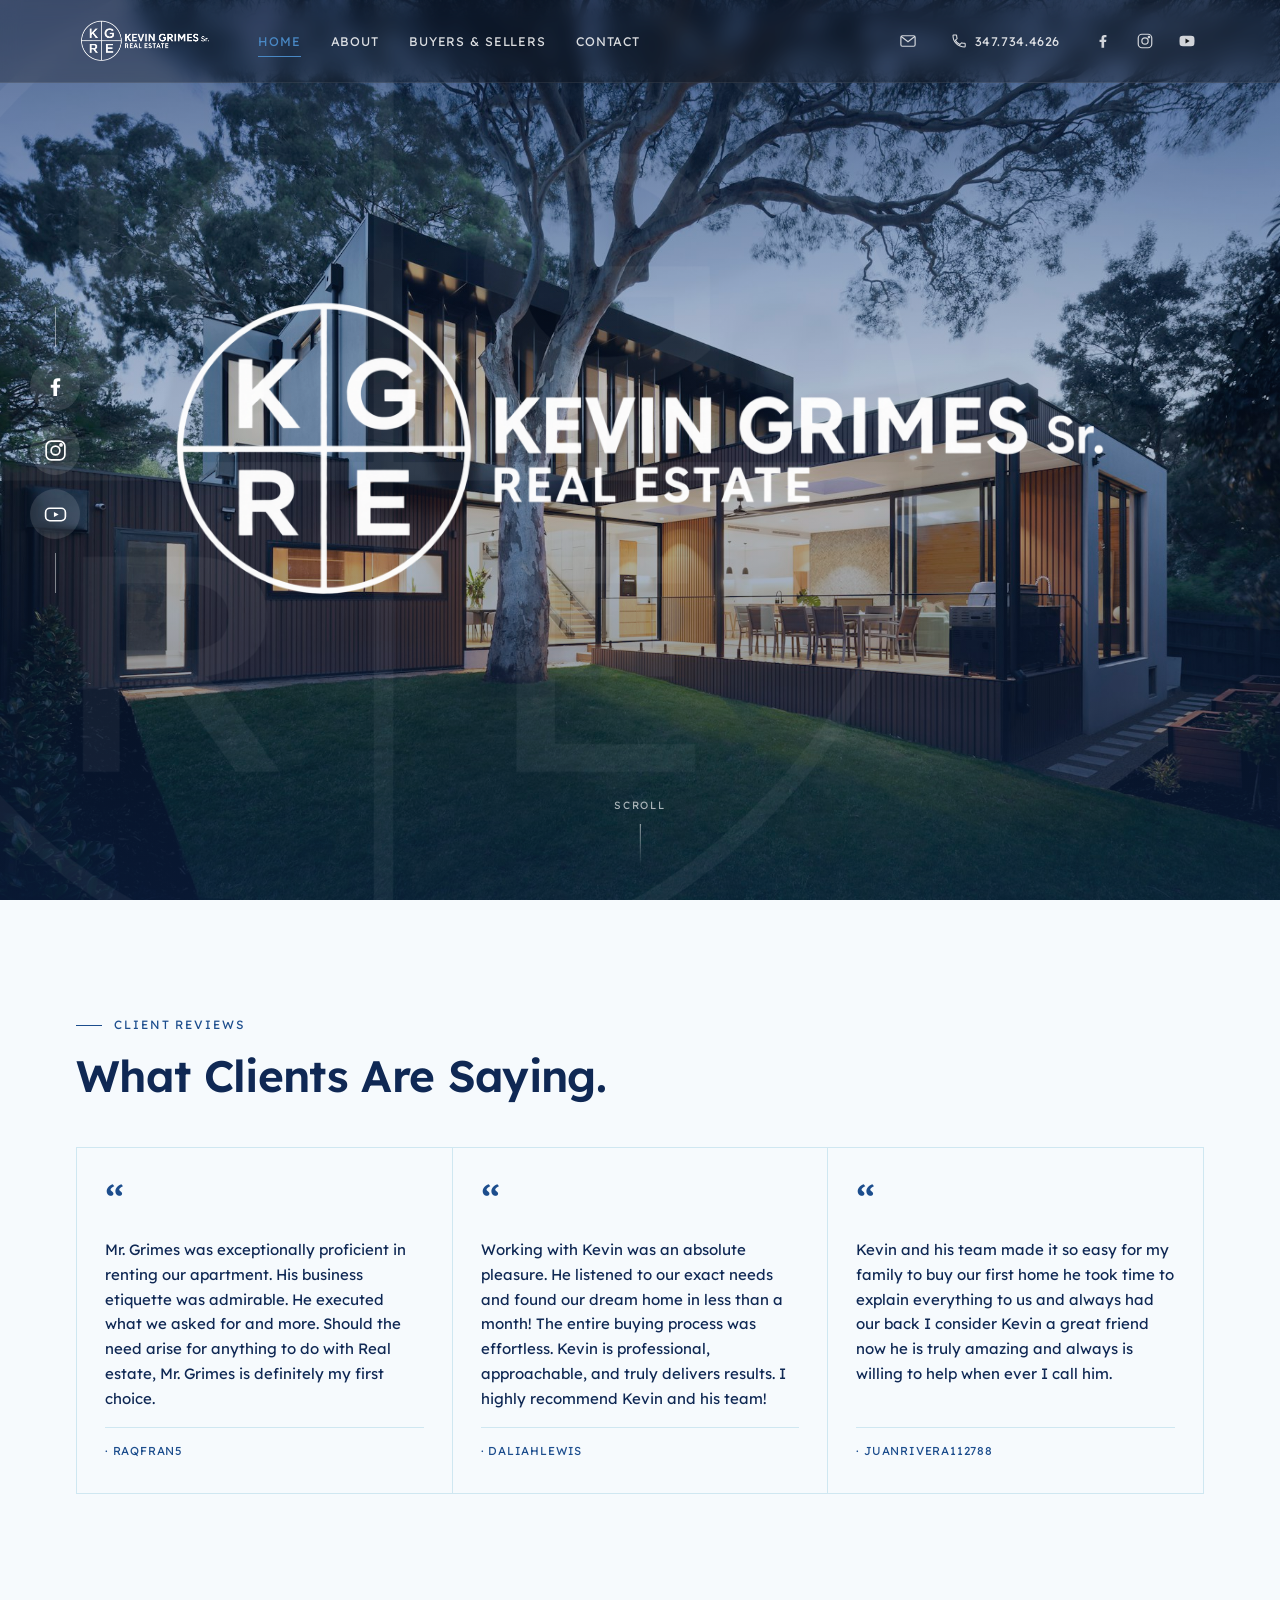
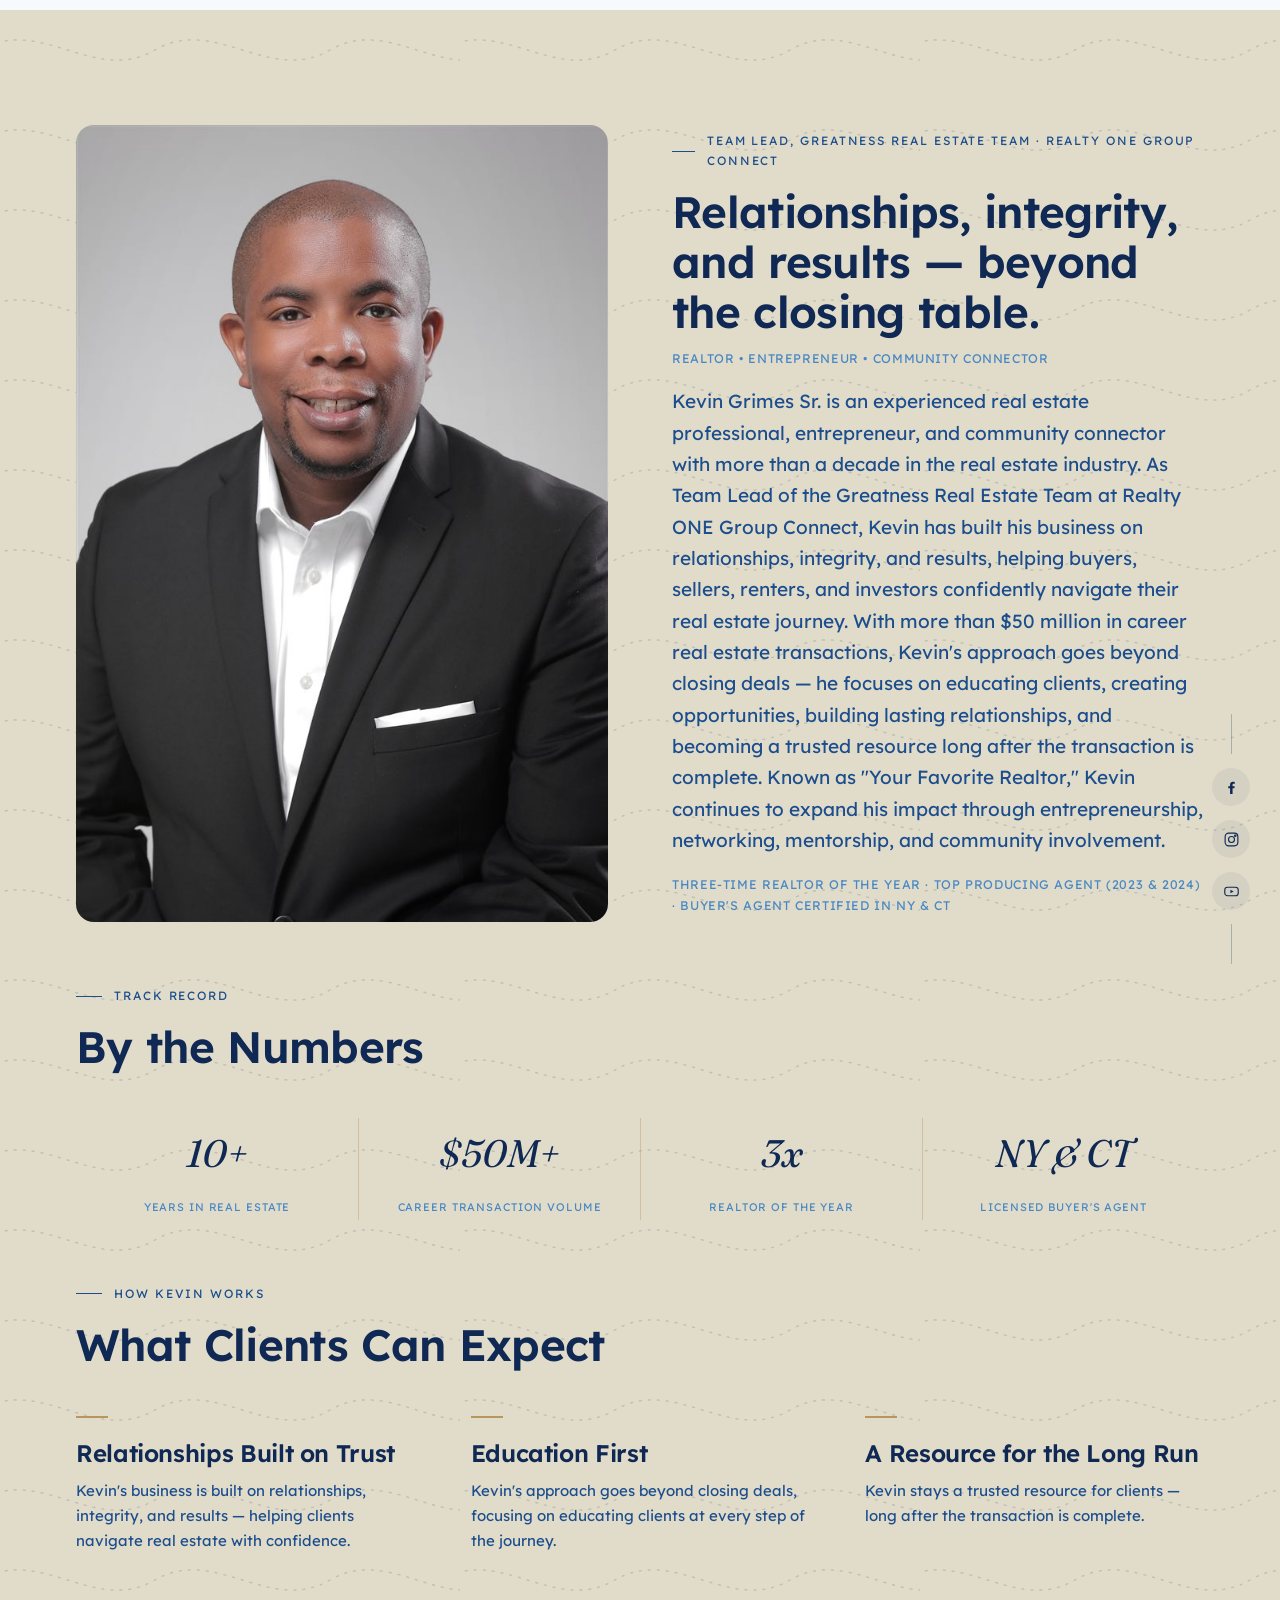
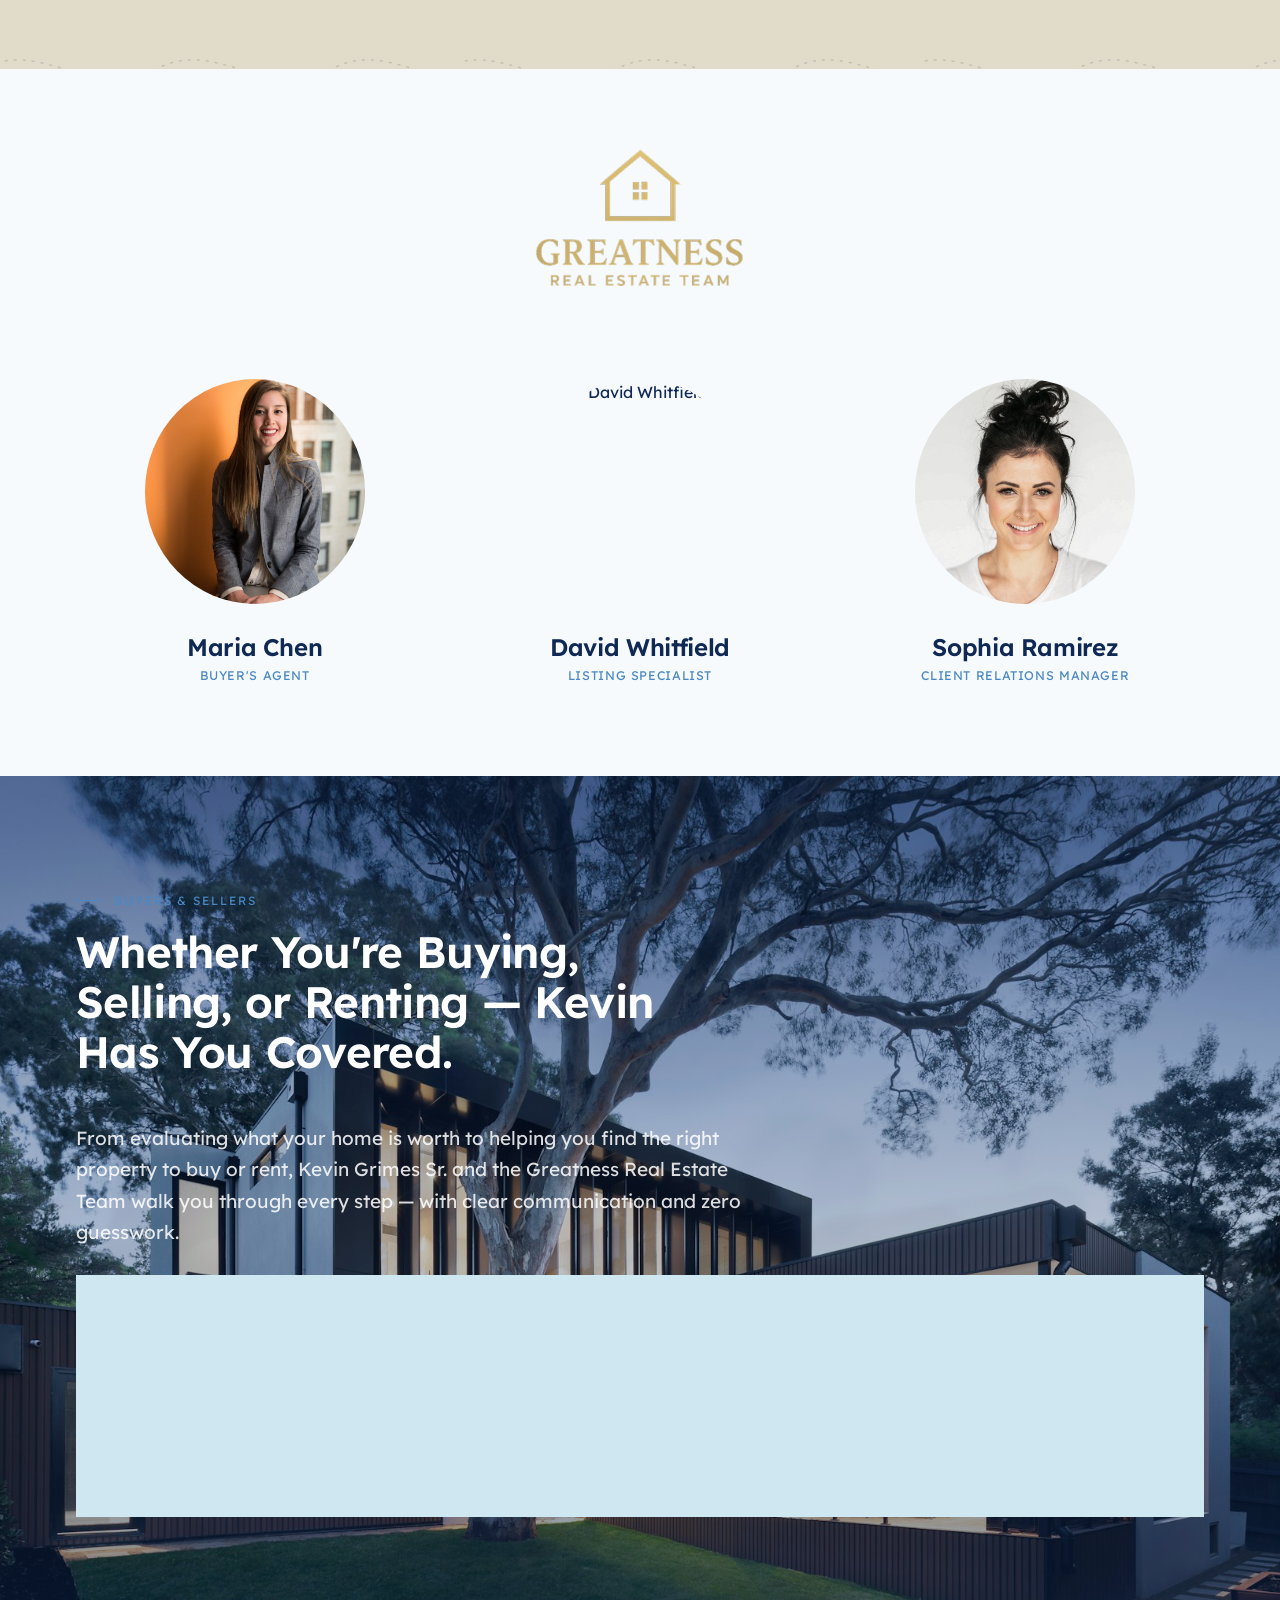
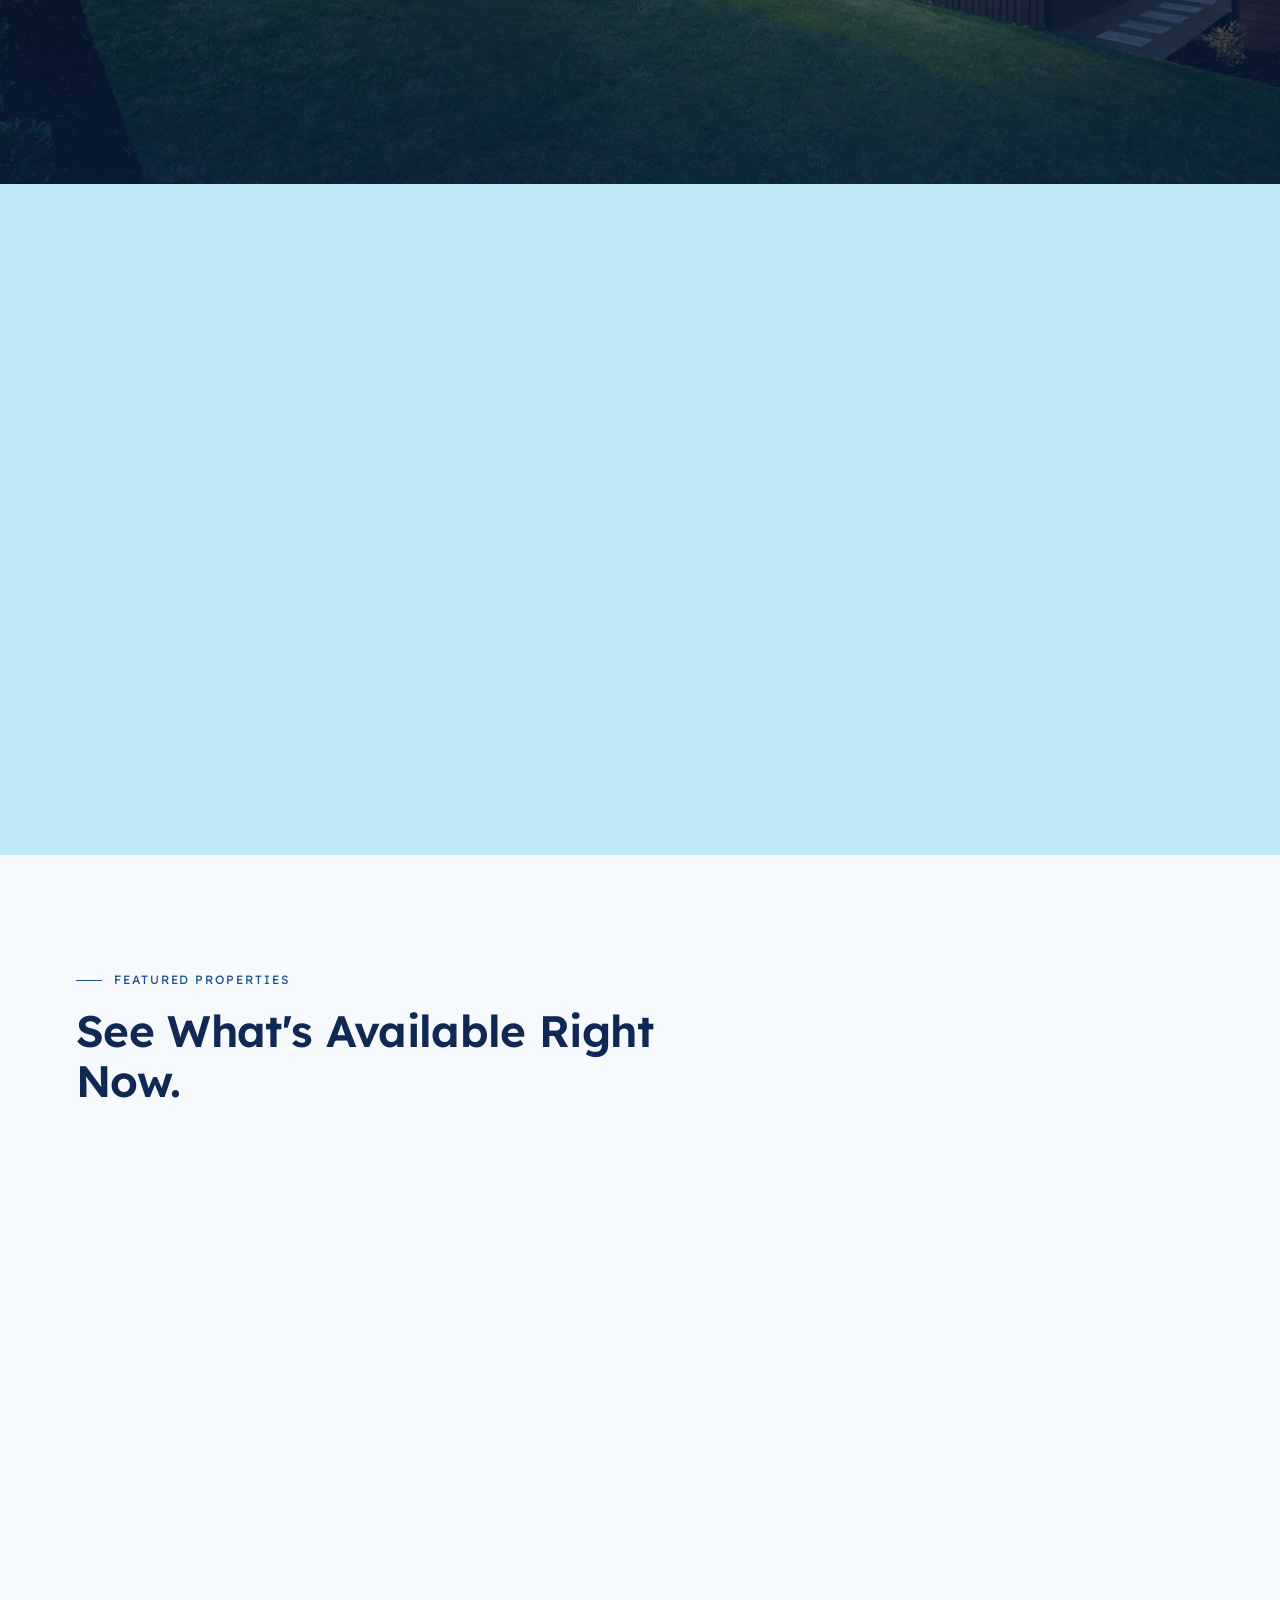
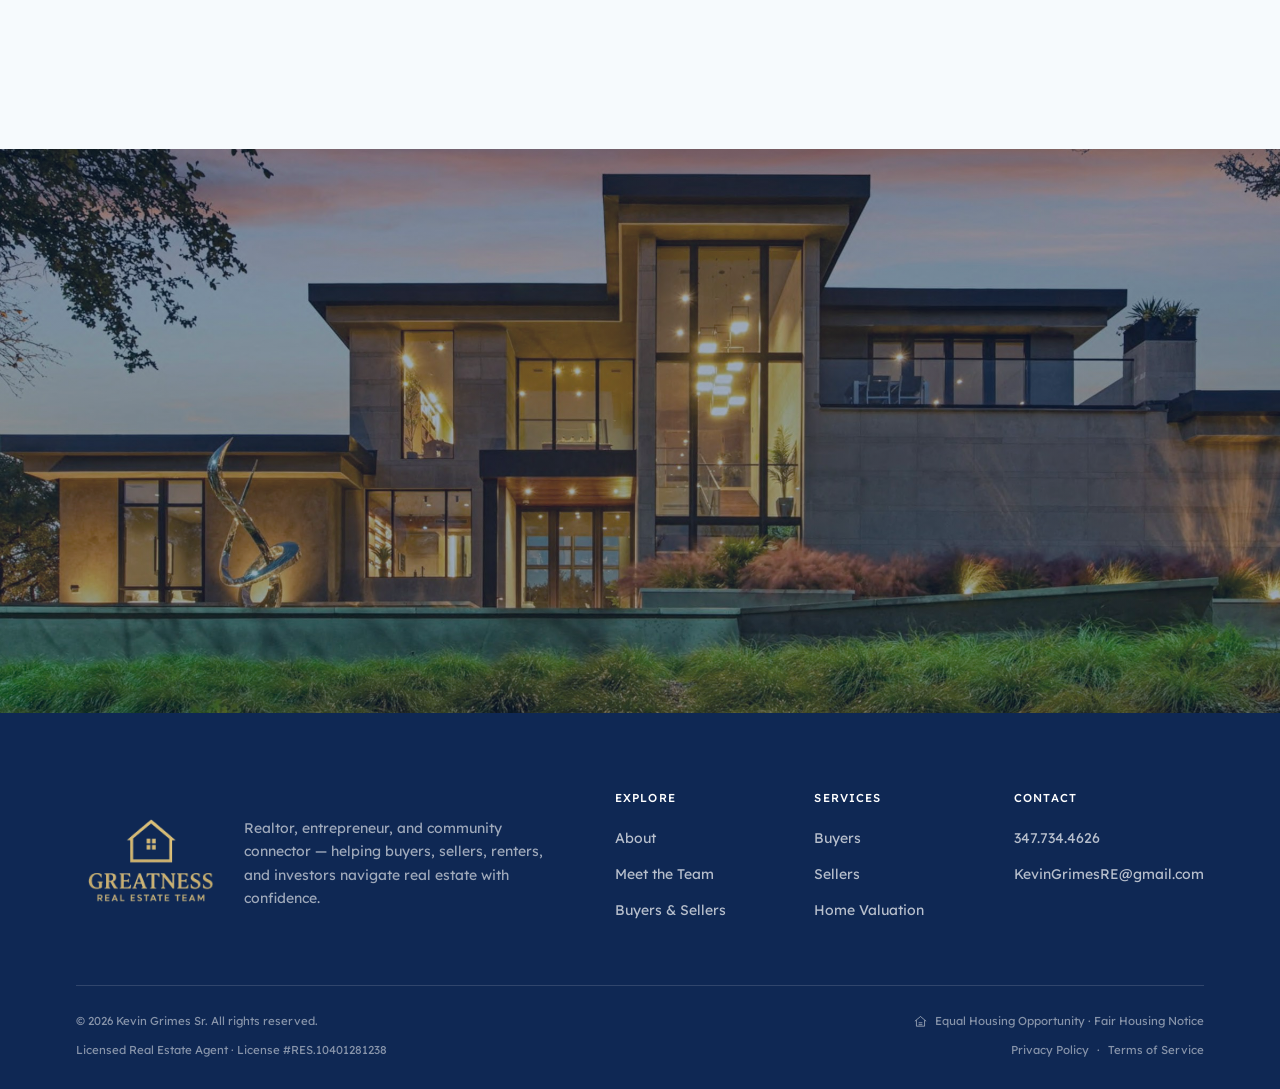
==== index.html @ b888a000 "Add files via upload" ====
<!DOCTYPE html>
<html lang="en">
<head>
<meta charset="UTF-8">
<meta name="viewport" content="width=device-width, initial-scale=1.0">
<title>Kevin Grimes Sr. | Real Estate</title>
<meta name="description" content="Kevin Grimes Sr. — Realtor, entrepreneur, and community connector. Team Lead of the Greatness Real Estate Team at Realty ONE Group Connect, helping buyers, sellers, and renters navigate real estate with confidence.">

<link rel="preconnect" href="https://fonts.googleapis.com">
<link rel="preconnect" href="https://fonts.gstatic.com" crossorigin>
<link href="https://fonts.googleapis.com/css2?family=Lexend+Deca:wght@400;500;600;700&family=Fraunces:ital,opsz,wght@0,9..144,400;1,9..144,400&display=swap" rel="stylesheet">
<link rel="stylesheet" href="style.css">
</head>
<body>

<a href="#main" class="skip-link sr-only">Skip to main content</a>

<!-- =========================================================
     NAVBAR  — transparent over hero, solid after scrolling
     ========================================================= -->
<header class="site-header">
  <div class="wrap">
    <a href="index.html" class="brand">
      <img src="images/kgre-header.png" alt="Kevin Grimes Sr. Real Estate" class="brand-logo" width="2172" height="724">
    </a>

    <div class="nav-collapse">
      <nav class="nav" aria-label="Main navigation">
        <a href="#home">Home</a>
        <a href="#about">About</a>
        <a href="#listings">Buyers & Sellers</a>
        <a href="#contact">Contact</a>
      </nav>

      <div class="nav-extras">
        <a href="mailto:KevinGrimesRE@gmail.com" class="social-icon" aria-label="Email — opens your mail app">
          <svg viewBox="0 0 24 24" width="18" height="18" fill="none" stroke="currentColor" stroke-width="1.6" aria-hidden="true"><rect x="2.5" y="5" width="19" height="14" rx="2"/><path d="m3 6 9 7 9-7"/></svg>
        </a>

        <a href="tel:+13477344626" class="nav-phone">
          <svg viewBox="0 0 24 24" width="16" height="16" fill="none" stroke="currentColor" stroke-width="1.6" aria-hidden="true"><path d="M6.6 10.8c1.4 2.8 3.8 5.2 6.6 6.6l2.2-2.2c.3-.3.7-.4 1.1-.3 1.2.4 2.5.6 3.8.6.6 0 1 .4 1 1V20c0 .6-.4 1-1 1C10.6 21 3 13.4 3 4c0-.6.4-1 1-1h3.5c.6 0 1 .4 1 1 0 1.3.2 2.6.6 3.8.1.4 0 .8-.3 1.1L6.6 10.8z"/></svg>
          <span>347.734.4626</span>
        </a>

        <div class="nav-socials">
          <a href="https://www.facebook.com/tigga" class="social-icon" aria-label="Facebook" target="_blank" rel="noopener">
            <svg viewBox="0 0 24 24" width="18" height="18" fill="currentColor" aria-hidden="true"><path d="M13.5 21v-7.8h2.6l.4-3h-3v-1.9c0-.87.24-1.46 1.5-1.46h1.6V4.14C15.94 4.06 15 4 13.9 4c-2.3 0-3.9 1.4-3.9 4v2.2H7.4v3h2.6V21h3.5z"/></svg>
          </a>
          <a href="https://www.instagram.com/kevingrimesre" class="social-icon" aria-label="Instagram" target="_blank" rel="noopener">
            <svg viewBox="0 0 24 24" width="18" height="18" fill="none" stroke="currentColor" stroke-width="1.6" aria-hidden="true"><rect x="3" y="3" width="18" height="18" rx="5"/><circle cx="12" cy="12" r="4.2"/><circle cx="17.3" cy="6.7" r="1"/></svg>
          </a>
          <a href="https://www.youtube.com/@kevingrimesre" class="social-icon" aria-label="YouTube" target="_blank" rel="noopener">
            <svg viewBox="0 0 24 24" width="18" height="18" aria-hidden="true"><path fill="currentColor" d="M22 12s0-3.2-.4-4.7a2.9 2.9 0 0 0-2-2C17.9 5 12 5 12 5s-5.9 0-7.6.3a2.9 2.9 0 0 0-2 2C2 8.8 2 12 2 12s0 3.2.4 4.7a2.9 2.9 0 0 0 2 2C6.1 19 12 19 12 19s5.9 0 7.6-.3a2.9 2.9 0 0 0 2-2C22 15.2 22 12 22 12z"/><path fill="#14171A" d="M10 8.6 15.5 12 10 15.4z"/></svg>
          </a>
        </div>
      </div>
    </div>

    <button class="nav-toggle" aria-label="Toggle menu" aria-expanded="false">
      <span></span><span></span><span></span>
    </button>
  </div>
</header>

<main id="main">

<!-- =========================================================
     LANDING / HERO — full viewport height
     Swap the gradient in .hero-media for a real photo:
       background-image: url('images/hero.jpg');
     ========================================================= -->
<section class="hero" id="home">
  <!-- Background slideshow — crossfades to the next image every 3s (see main.js) -->
  <div class="hero-media" aria-hidden="true">
    <div class="hero-slide active" style="background-image:url('images/hero-1.jpg')"></div>
    <div class="hero-slide" style="background-image:url('images/hero-2.jpg')"></div>
    <div class="hero-slide" style="background-image:url('images/hero-3.jpg')"></div>
    <div class="hero-slide" style="background-image:url('images/hero-4.jpg')"></div>
    <div class="hero-slide" style="background-image:url('images/hero-5.jpg')"></div>
    <div class="hero-slide" style="background-image:url('images/hero-6.jpg')"></div>
  </div>

  <!-- Centered watermark emblem, sits above the photo/overlay, behind the hero copy -->
  <img src="images/kgre-logo.png" alt="" class="hero-watermark" aria-hidden="true" width="1254" height="1254">

  <!-- Centered wordmark logo -->
  <img src="images/kgre-header.png" alt="Kevin Grimes Sr. Real Estate" class="hero-logo" width="2172" height="724">

  <!-- Vertical social rail, left edge -->
  <div class="hero-socials">
    <span class="hero-social-line" aria-hidden="true"></span>

    <a href="https://www.facebook.com/tigga" class="hero-social-icon" aria-label="Facebook" target="_blank" rel="noopener">
      <svg viewBox="0 0 24 24" width="25" height="25" fill="currentColor" aria-hidden="true"><path d="M13.5 21v-7.8h2.6l.4-3h-3v-1.9c0-.87.24-1.46 1.5-1.46h1.6V4.14C15.94 4.06 15 4 13.9 4c-2.3 0-3.9 1.4-3.9 4v2.2H7.4v3h2.6V21h3.5z"/></svg>
    </a>
    <a href="https://www.instagram.com/kevingrimesre" class="hero-social-icon" aria-label="Instagram" target="_blank" rel="noopener">
      <svg viewBox="0 0 24 24" width="25" height="25" fill="none" stroke="currentColor" stroke-width="1.6" aria-hidden="true"><rect x="3" y="3" width="18" height="18" rx="5"/><circle cx="12" cy="12" r="4.2"/><circle cx="17.3" cy="6.7" r="1"/></svg>
    </a>
    <a href="https://www.youtube.com/@kevingrimesre" class="hero-social-icon" aria-label="YouTube" target="_blank" rel="noopener">
      <svg viewBox="0 0 24 24" width="25" height="25" fill="none" stroke="currentColor" stroke-width="1.6" aria-hidden="true"><rect x="2.5" y="6" width="19" height="12" rx="4"/><path d="M10.5 9.5v5l4.5-2.5z" fill="currentColor" stroke="none"/></svg>
    </a>

    <span class="hero-social-line" aria-hidden="true"></span>
  </div>

  <!-- Hero copy intentionally left blank for now -->
  <div class="wrap">
    <div class="hero-inner"></div>
  </div>

  <div class="hero-scroll" aria-hidden="true">Scroll</div>
</section>


<!-- =========================================================
     SECTION — Testimonials
     ========================================================= -->
<section id="testimonials">
  <div class="wrap">
    <div class="section-head">
      <div>
        <p class="eyebrow">Client Reviews</p>
        <h2>What Clients Are Saying.</h2>
      </div>
    </div>

    <div class="reviews">
      <div class="review reveal">
        <span class="mark" aria-hidden="true">&ldquo;</span>
        <p>Mr. Grimes was exceptionally proficient in renting our apartment. His business etiquette was admirable. He executed what we asked for and more. Should the need arise for anything to do with Real estate, Mr. Grimes is definitely my first choice.</p>
        <span class="who">&middot; raqfran5</span>
      </div>

      <div class="review reveal">
        <span class="mark" aria-hidden="true">&ldquo;</span>
        <p>Working with Kevin was an absolute pleasure. He listened to our exact needs and found our dream home in less than a month! The entire buying process was effortless. Kevin is professional, approachable, and truly delivers results. I highly recommend Kevin and his team!</p>
        <span class="who">&middot; daliahlewis</span>
      </div>

      <div class="review reveal">
        <span class="mark" aria-hidden="true">&ldquo;</span>
        <p>Kevin and his team made it so easy for my family to buy our first home he took time to explain everything to us and always had our back I consider Kevin a great friend now he is truly amazing and always is willing to help when ever I call him.</p>
        <span class="who">&middot; juanrivera112788</span>
      </div>
    </div>
  </div>
</section>


<!-- =========================================================
     SECTION — About
     ========================================================= -->
<section id="about" class="section-alt">
  <!-- Vertical social rail, right edge (copied from the hero's) -->
  <div class="about-socials">
    <span class="about-social-line" aria-hidden="true"></span>

    <a href="https://www.facebook.com/tigga" class="about-social-icon" aria-label="Facebook" target="_blank" rel="noopener">
      <svg viewBox="0 0 24 24" width="17" height="17" fill="currentColor" aria-hidden="true"><path d="M13.5 21v-7.8h2.6l.4-3h-3v-1.9c0-.87.24-1.46 1.5-1.46h1.6V4.14C15.94 4.06 15 4 13.9 4c-2.3 0-3.9 1.4-3.9 4v2.2H7.4v3h2.6V21h3.5z"/></svg>
    </a>
    <a href="https://www.instagram.com/kevingrimesre" class="about-social-icon" aria-label="Instagram" target="_blank" rel="noopener">
      <svg viewBox="0 0 24 24" width="17" height="17" fill="none" stroke="currentColor" stroke-width="1.6" aria-hidden="true"><rect x="3" y="3" width="18" height="18" rx="5"/><circle cx="12" cy="12" r="4.2"/><circle cx="17.3" cy="6.7" r="1"/></svg>
    </a>
    <a href="https://www.youtube.com/@kevingrimesre" class="about-social-icon" aria-label="YouTube" target="_blank" rel="noopener">
      <svg viewBox="0 0 24 24" width="17" height="17" fill="none" stroke="currentColor" stroke-width="1.6" aria-hidden="true"><rect x="2.5" y="6" width="19" height="12" rx="4"/><path d="M10.5 9.5v5l4.5-2.5z" fill="currentColor" stroke="none"/></svg>
    </a>

    <span class="about-social-line" aria-hidden="true"></span>
  </div>

  <div class="wrap split">
    <img src="images/kgsr-pic.JPG" alt="Kevin Grimes Sr." class="split-photo reveal" width="667" height="1000" loading="lazy">

    <div class="reveal">
      <p class="eyebrow">Team Lead, Greatness Real Estate Team · Realty ONE Group Connect</p>
      <h2>Relationships, integrity, and results — beyond the closing table.</h2>
      <p class="team-role" style="margin-top:10px;">Realtor • Entrepreneur • Community Connector</p>
      <p class="lede" style="margin-top:18px;">Kevin Grimes Sr. is an experienced real estate professional, entrepreneur, and community connector with more than a decade in the real estate industry. As Team Lead of the Greatness Real Estate Team at Realty ONE Group Connect, Kevin has built his business on relationships, integrity, and results, helping buyers, sellers, renters, and investors confidently navigate their real estate journey. With more than $50 million in career real estate transactions, Kevin's approach goes beyond closing deals — he focuses on educating clients, creating opportunities, building lasting relationships, and becoming a trusted resource long after the transaction is complete. Known as "Your Favorite Realtor," Kevin continues to expand his impact through entrepreneurship, networking, mentorship, and community involvement.</p>
      <p class="team-role" style="margin-top:18px;">Three-Time Realtor of the Year · Top Producing Agent (2023 &amp; 2024) · Buyer's Agent Certified in NY &amp; CT</p>
    </div>
  </div>

  <div class="wrap" style="margin-top:64px;">
    <div class="section-head">
      <div>
        <p class="eyebrow">Track Record</p>
        <h2>By the Numbers</h2>
      </div>
    </div>

    <div class="stat-grid">
      <div class="stat reveal">
        <span class="stat-num">10+</span>
        <span class="stat-label">Years in Real Estate</span>
      </div>
      <div class="stat reveal">
        <span class="stat-num">$50M+</span>
        <span class="stat-label">Career Transaction Volume</span>
      </div>
      <div class="stat reveal">
        <span class="stat-num">3x</span>
        <span class="stat-label">Realtor of the Year</span>
      </div>
      <div class="stat reveal">
        <span class="stat-num">NY &amp; CT</span>
        <span class="stat-label">Licensed Buyer's Agent</span>
      </div>
    </div>
  </div>

  <div class="wrap" style="margin-top:64px;">
    <div class="section-head">
      <div>
        <p class="eyebrow">How Kevin Works</p>
        <h2>What Clients Can Expect</h2>
      </div>
    </div>

    <div class="tiles tiles-minimal">
      <div class="tile reveal">
        <h3>Relationships Built on Trust</h3>
        <p>Kevin's business is built on relationships, integrity, and results — helping clients navigate real estate with confidence.</p>
      </div>

      <div class="tile reveal">
        <h3>Education First</h3>
        <p>Kevin's approach goes beyond closing deals, focusing on educating clients at every step of the journey.</p>
      </div>

      <div class="tile reveal">
        <h3>A Resource for the Long Run</h3>
        <p>Kevin stays a trusted resource for clients — long after the transaction is complete.</p>
      </div>
    </div>
  </div>
</section>


<!-- =========================================================
     SECTION — Team
     ========================================================= -->
<section id="team">
  <div class="wrap">
    <img src="images/greatness-realestate-team.png" alt="Greatness Real Estate Team" class="team-logo" width="700" height="700" loading="lazy">

    <div class="team-grid">
      <div class="team-member reveal">
        <img src="images/team-1.jpg" alt="Maria Chen" class="team-photo" width="800" height="1198" loading="lazy">
        <h3>Maria Chen</h3>
        <p class="team-role">Buyer's Agent</p>
      </div>

      <div class="team-member reveal">
        <img src="images/team-2.jpg" alt="David Whitfield" class="team-photo" width="800" height="1200" loading="lazy">
        <h3>David Whitfield</h3>
        <p class="team-role">Listing Specialist</p>
      </div>

      <div class="team-member reveal">
        <img src="images/team-3.jpg" alt="Sophia Ramirez" class="team-photo" width="800" height="1007" loading="lazy">
        <h3>Sophia Ramirez</h3>
        <p class="team-role">Client Relations Manager</p>
      </div>
    </div>
  </div>
</section>


<!-- =========================================================
     SECTION — Buyers & Sellers
     ========================================================= -->
<section id="listings" class="section-alt">
  <!-- Background slideshow — crossfades to the next image every 3s (see main.js) -->
  <div class="hero-media" aria-hidden="true">
    <div class="hero-slide active" style="background-image:url('images/hero-1.jpg')"></div>
    <div class="hero-slide" style="background-image:url('images/hero-2.jpg')"></div>
    <div class="hero-slide" style="background-image:url('images/hero-3.jpg')"></div>
    <div class="hero-slide" style="background-image:url('images/hero-4.jpg')"></div>
    <div class="hero-slide" style="background-image:url('images/hero-5.jpg')"></div>
    <div class="hero-slide" style="background-image:url('images/hero-6.jpg')"></div>
  </div>

  <div class="wrap">
    <div class="section-head">
      <div>
        <p class="eyebrow">Buyers &amp; Sellers</p>
        <h2>Whether You're Buying, Selling, or Renting — Kevin Has You Covered.</h2>
      </div>
    </div>

    <p class="lede reveal">From evaluating what your home is worth to helping you find the right property to buy or rent, Kevin Grimes Sr. and the Greatness Real Estate Team walk you through every step — with clear communication and zero guesswork.</p>
    <br>
    <div class="tiles">
      <div class="tile reveal" style="--tile-bg:url('images/hero-1.jpg')">
        <span class="num" aria-hidden="true">&mdash;</span>
        <h3>Sell Your Home</h3>
        <p>Get a clear, no-obligation evaluation of your home's current market value — and a plan to get it sold for top dollar.</p>
      </div>

      <div class="tile reveal" style="--tile-bg:url('images/hero-3.jpg')">
        <span class="num" aria-hidden="true">&mdash;</span>
        <h3>Buy a Home</h3>
        <p>From your first showing to closing day, Kevin helps you find the right property and negotiate with confidence.</p>
      </div>

      <div class="tile reveal" style="--tile-bg:url('images/hero-5.jpg')">
        <span class="num" aria-hidden="true">&mdash;</span>
        <h3>Rent a Property</h3>
        <p>Looking to rent instead? Kevin connects renters with quality properties that fit their budget and lifestyle.</p>
      </div>
    </div>

    <div class="section-cta reveal">
      <p>Ready to talk it through? Book a free call with Kevin — no pressure, just answers.</p>
      <a href="https://calendly.com/kevingrimesre" target="_blank" rel="noopener" class="btn btn-solid">Schedule a Call</a>
    </div>
  </div>
</section>


<!-- =========================================================
     SECTION — Preferred Lending Partner
     ========================================================= -->
<section id="lending" class="section-alt">
  <div class="wrap split">
    <div class="partner-card reveal">
      <div class="partner-card-photo">
        <img src="images/corey-anglin.jpg" alt="Corey Anglin" width="337" height="337" loading="lazy">
      </div>
      <span class="partner-card-kicker"><b>Trusted Mortgage Partner</b></span>
      <p class="partner-card-desc">Kevin works closely with a trusted mortgage partner to help buyers get pre-approved quickly and understand their financing options before they ever step into an open house.</p>
    </div>

    <div class="reveal">
      <p class="eyebrow">Preferred Lending Partner</p>
      <h2>Corey Anglin</h2>
      
      <p class="team-role" style="margin-top:18px;">Originating Branch Manager, CrossCountry Mortgage</p>
      <p class="team-role" style="margin-top:6px;">NMLS #100035 · 19+ Years of Home Financing Experience</p>

      <div class="reveal contact-details" style="margin-top:26px;">
        <div>
          <h4>Phone</h4>
          <p>Mobile: 914.570.9661<br>Office: 914.509.1255</p>
        </div>
        <div>
          <h4>Office</h4>
          <p>4 West Red Oak Lane, Suite 205<br>White Plains, NY 10604</p>
        </div>
      </div>

      <div class="contact-links" style="margin-top:30px;">
        <a href="tel:+19145709661" class="btn">Call Corey</a>
        <a href="https://crosscountrymortgage.com/white-plains-ny-3836/corey-anglin/" target="_blank" rel="noopener" class="btn btn-solid">Visit Corey's Profile</a>
      </div>
    </div>
  </div>
</section>


<!-- =========================================================
     SECTION — Featured Properties
     Each card opens a <dialog> preview with the full photo set
     (exterior + interior). Fictional listings — swap in real
     MLS data and photos when available.
     ========================================================= -->
<section id="properties">
  <div class="wrap">
    <div class="section-head">
      <div>
        <p class="eyebrow">Featured Properties</p>
        <h2>See What's Available Right Now.</h2>
      </div>
    </div>

    <div class="property-grid">
      <button type="button" class="property-card reveal" data-modal="property-1-modal">
        <div class="property-photo">
          <img src="images/listings/property-1-exterior.jpg" alt="412 Maple Ridge Lane exterior" width="1400" height="933" loading="lazy">
          <span class="property-badge">For Sale</span>
        </div>
        <div class="property-body">
          <p class="property-price">$749,000</p>
          <p class="property-addr">412 Maple Ridge Lane</p>
          <p class="property-loc">White Plains, NY</p>
          <div class="property-specs"><span>4 Beds</span><span>3 Baths</span><span>2,850 Sq Ft</span></div>
          <span class="property-view">View Full Property →</span>
        </div>
      </button>

      <button type="button" class="property-card reveal" data-modal="property-2-modal">
        <div class="property-photo">
          <img src="images/listings/property-2-exterior.jpg" alt="88 Harbor View Terrace exterior" width="1400" height="1174" loading="lazy">
          <span class="property-badge">For Sale</span>
        </div>
        <div class="property-body">
          <p class="property-price">$1,150,000</p>
          <p class="property-addr">88 Harbor View Terrace</p>
          <p class="property-loc">Stamford, CT</p>
          <div class="property-specs"><span>3 Beds</span><span>3 Baths</span><span>2,400 Sq Ft</span></div>
          <span class="property-view">View Full Property →</span>
        </div>
      </button>

      <button type="button" class="property-card reveal" data-modal="property-3-modal">
        <div class="property-photo">
          <img src="images/listings/property-3-exterior.jpg" alt="27 Birchwood Court exterior" width="1400" height="933" loading="lazy">
          <span class="property-badge property-badge-pending">Pending</span>
        </div>
        <div class="property-body">
          <p class="property-price">$525,000</p>
          <p class="property-addr">27 Birchwood Court</p>
          <p class="property-loc">White Plains, NY</p>
          <div class="property-specs"><span>3 Beds</span><span>2 Baths</span><span>1,620 Sq Ft</span></div>
          <span class="property-view">View Full Property →</span>
        </div>
      </button>
    </div>
  </div>

  <!-- Property 1 preview -->
  <dialog id="property-1-modal" class="property-modal">
    <button type="button" class="property-modal-close" aria-label="Close">&times;</button>
    <div class="property-modal-body">
      <p class="property-badge">For Sale</p>
      <h3>412 Maple Ridge Lane</h3>
      <p class="property-modal-meta">White Plains, NY &nbsp;·&nbsp; $749,000 &nbsp;·&nbsp; 4 Beds &nbsp;·&nbsp; 3 Baths &nbsp;·&nbsp; 2,850 Sq Ft</p>
      <p class="property-modal-desc">A classic brick colonial on a quiet cul-de-sac, freshly updated with an open-concept kitchen, hardwood floors throughout, and a finished lower level ready for a home office or media room. The fenced backyard backs onto mature trees for extra privacy, and it's an easy walk to schools and the Metro-North station.</p>

      <div class="property-modal-gallery">
        <figure>
          <img src="images/listings/property-1-exterior.jpg" alt="412 Maple Ridge Lane — exterior" width="1400" height="300" loading="lazy">
          <figcaption>Exterior</figcaption>
        </figure>
        <figure>
          <img src="images/listings/property-1-living.jpg" alt="412 Maple Ridge Lane — living room" width="1400" height="300" loading="lazy">
          <figcaption>Living Room</figcaption>
        </figure>
        <figure>
          <img src="images/listings/property-1-kitchen.jpg" alt="412 Maple Ridge Lane — kitchen" width="1400" height="300" loading="lazy">
          <figcaption>Kitchen</figcaption>
        </figure>
        <figure>
          <img src="images/listings/property-1-bedroom.jpg" alt="412 Maple Ridge Lane — primary bedroom" width="1400" height="300" loading="lazy">
          <figcaption>Primary Bedroom</figcaption>
        </figure>
      </div>

      <div class="contact-links">
        <a href="https://calendly.com/kevingrimesre" target="_blank" rel="noopener" class="btn btn-solid">Schedule a Showing</a>
      </div>
    </div>
  </dialog>

  <!-- Property 2 preview -->
  <dialog id="property-2-modal" class="property-modal">
    <button type="button" class="property-modal-close" aria-label="Close">&times;</button>
    <div class="property-modal-body">
      <p class="property-badge">For Sale</p>
      <h3>88 Harbor View Terrace</h3>
      <p class="property-modal-meta">Stamford, CT &nbsp;·&nbsp; $1,150,000 &nbsp;·&nbsp; 3 Beds &nbsp;·&nbsp; 3 Baths &nbsp;·&nbsp; 2,400 Sq Ft</p>
      <p class="property-modal-desc">A striking contemporary build with soaring ceilings, walls of glass, and a spa-inspired primary bath. The open staircase and skylit foyer flood the home with natural light, while the private patio and low-maintenance landscaping make it perfect for entertaining. Minutes from the harbor and downtown Stamford.</p>

      <div class="property-modal-gallery">
        <figure>
          <img src="images/listings/property-2-exterior.jpg" alt="88 Harbor View Terrace — exterior" width="1400" height="300" loading="lazy">
          <figcaption>Exterior</figcaption>
        </figure>
        <figure>
          <img src="images/listings/property-2-living.jpg" alt="88 Harbor View Terrace — living room" width="1400" height="300" loading="lazy">
          <figcaption>Living Room</figcaption>
        </figure>
        <figure>
          <img src="images/listings/property-2-bathroom.jpg" alt="88 Harbor View Terrace — primary bathroom" width="1400" height="300" loading="lazy">
          <figcaption>Primary Bathroom</figcaption>
        </figure>
        <figure>
          <img src="images/listings/property-2-staircase.jpg" alt="88 Harbor View Terrace — foyer and staircase" width="1400" height="300" loading="lazy">
          <figcaption>Foyer &amp; Staircase</figcaption>
        </figure>
      </div>

      <div class="contact-links">
        <a href="https://calendly.com/kevingrimesre" target="_blank" rel="noopener" class="btn btn-solid">Schedule a Showing</a>
      </div>
    </div>
  </dialog>

  <!-- Property 3 preview -->
  <dialog id="property-3-modal" class="property-modal">
    <button type="button" class="property-modal-close" aria-label="Close">&times;</button>
    <div class="property-modal-body">
      <p class="property-badge property-badge-pending">Pending</p>
      <h3>27 Birchwood Court</h3>
      <p class="property-modal-meta">White Plains, NY &nbsp;·&nbsp; $525,000 &nbsp;·&nbsp; 3 Beds &nbsp;·&nbsp; 2 Baths &nbsp;·&nbsp; 1,620 Sq Ft</p>
      <p class="property-modal-desc">A warm, move-in-ready starter home with a sun-filled living room, updated kitchen, and a flexible layout that works for a growing family or a first-time buyer. Set on a tree-lined street close to parks and shopping — this one's already under contract, but similar homes come up often.</p>

      <div class="property-modal-gallery">
        <figure>
          <img src="images/listings/property-3-exterior.jpg" alt="27 Birchwood Court — exterior" width="1400" height="300" loading="lazy">
          <figcaption>Exterior</figcaption>
        </figure>
        <figure>
          <img src="images/listings/property-3-living.jpg" alt="27 Birchwood Court — living room" width="1400" height="300" loading="lazy">
          <figcaption>Living Room</figcaption>
        </figure>
        <figure>
          <img src="images/listings/property-3-kitchen.jpg" alt="27 Birchwood Court — kitchen" width="1400" height="300" loading="lazy">
          <figcaption>Kitchen</figcaption>
        </figure>
        <figure>
          <img src="images/listings/property-3-family.jpg" alt="27 Birchwood Court — family room" width="1400" height="300" loading="lazy">
          <figcaption>Family Room</figcaption>
        </figure>
      </div>

      <div class="contact-links">
        <a href="https://calendly.com/kevingrimesre" target="_blank" rel="noopener" class="btn btn-solid">Ask About Similar Homes</a>
      </div>
    </div>
  </dialog>
</section>


<!-- =========================================================
     SECTION — Contact
     ========================================================= -->
<section id="contact">
  <div class="wrap split">
    <div class="reveal">
      <p class="eyebrow">Get In Touch</p>
      <h2>Let's Talk About Your Move.</h2>
      <p class="lede" style="margin-top:18px;">Whether you're buying, selling, renting, or just have questions, Kevin is a call or email away — no pressure, just answers.</p>

      <div class="contact-links">
        <a href="tel:+13477344626" class="btn btn-light">Call 347.734.4626</a>
        <a href="mailto:KevinGrimesRE@gmail.com" class="btn btn-solid">Email Me</a>
      </div>
    </div>

    <div class="reveal contact-details">
      <div>
        <h4>Phone</h4>
        <p>347.734.4626</p>
      </div>
      <div>
        <h4>Email</h4>
        <p>KevinGrimesRE@gmail.com</p>
      </div>
      <div>
        <h4>Hours</h4>
        <p>Mon–Fri: 8am – 8pm<br>Sat–Sun: 10am – 5pm</p>
      </div>
      <div>
        <h4>License</h4>
        <p>RES.10401281238</p>
      </div>
    </div>
  </div>
</section>

</main>


<!-- =========================================================
     FOOTER
     ========================================================= -->
<footer class="site-footer">
  <div class="wrap">
    <div class="footer-grid">
      <div class="footer-brand-row">
        <img src="images/greatness-realestate-team.png" alt="Greatness Real Estate Team" class="footer-brand-logo" width="700" height="700" loading="lazy">
        <p class="footer-desc">Realtor, entrepreneur, and community connector — helping buyers, sellers, renters, and investors navigate real estate with confidence.</p>
      </div>

      <div>
        <h4>Explore</h4>
        <ul class="footer-links">
          <li><a href="#about">About</a></li>
          <li><a href="#team">Meet the Team</a></li>
          <li><a href="#listings">Buyers & Sellers</a></li>
        </ul>
      </div>

      <div>
        <h4>Services</h4>
        <ul class="footer-links">
          <li><a href="#listings">Buyers</a></li>
          <li><a href="#listings">Sellers</a></li>
          <li><a href="#listings">Home Valuation</a></li>
        </ul>
      </div>

      <div>
        <h4>Contact</h4>
        <ul class="footer-links">
          <li><span>347.734.4626</span></li>
          <li><span>KevinGrimesRE@gmail.com</span></li>
        </ul>
      </div>
    </div>

    <div class="footer-bottom">
      <div class="footer-bottom-left">
        <span>&copy; <span id="year">2026</span> Kevin Grimes Sr. All rights reserved.</span>
        <span>Licensed Real Estate Agent · License #RES.10401281238</span>
      </div>
      <div class="footer-bottom-right">
        <a href="https://dos.ny.gov/system/files/documents/2021/03/2156.pdf" target="_blank" rel="noopener" class="fh-link fh-link-footer">
          <svg viewBox="0 0 24 24" width="15" height="15" fill="none" stroke="currentColor" stroke-width="1.6" aria-hidden="true"><path d="M3 11.5 12 4l9 7.5"/><path d="M5.5 10v9.5h13V10"/><path d="M9 14h6M9 17h6"/></svg>
          <span>Equal Housing Opportunity · Fair Housing Notice</span>
        </a>
        <span class="footer-legal-links">
          <a href="privacy-policy.html">Privacy Policy</a>
          <span aria-hidden="true">·</span>
          <a href="terms.html">Terms of Service</a>
        </span>
      </div>
    </div>
  </div>
</footer>

<script src="main.js"></script>
</body>
</html>
---- style.css ----
/* =========================================================
   DESIGN TOKENS
   Edit these first — everything else inherits from here.
   ========================================================= */
:root {
  /* Palette — blue theme */
  --bg:          #F6FAFD;   /* page background */
  --bg-alt:      #BDE8F5;   /* alternating section background */
  --ink:         #0F2854;   /* primary text */
  --ink-soft:    #1C4D8D;   /* secondary text */
  --ink-faint:   #4988C4;   /* muted labels */
  --accent:      #1C4D8D;   /* buttons, links, accents */
  --accent-dark: #0F2854;
  --highlight:   #4988C4;   /* hover pop on dark surfaces (nav, hero, footer) */
  --line:        #CFE7F1;   /* hairline borders */
  --white:       #FFFFFF;
  --gold:        #B9975B;   /* pulled from the Greatness crest — used only as a thin accent, never a fill */

  /* Type */
  --display: 'Lexend Deca', -apple-system, BlinkMacSystemFont, 'Segoe UI', sans-serif;
  --body:    'Lexend Deca', -apple-system, BlinkMacSystemFont, 'Segoe UI', sans-serif;
  --mono:    'Lexend Deca', -apple-system, BlinkMacSystemFont, 'Segoe UI', sans-serif;
  --serif:   'Fraunces', Georgia, 'Times New Roman', serif;   /* used only for stat numerals — one restrained flourish */

  /* Layout */
  --max:    1240px;
  --gutter: clamp(20px, 5vw, 56px);
  --radius: 2px;
}

/* =========================================================
   RESET & BASE
   ========================================================= */
*, *::before, *::after { box-sizing: border-box; margin: 0; padding: 0; }

html { scroll-behavior: smooth; }

@media (prefers-reduced-motion: reduce) {
  html { scroll-behavior: auto; }
  *, *::before, *::after { animation-duration: .01ms !important; transition-duration: .01ms !important; }
}

body {
  font-family: var(--body);
  background: var(--bg);
  color: var(--ink);
  font-size: 16px;
  line-height: 1.65;
  -webkit-font-smoothing: antialiased;
}

img { max-width: 100%; display: block; }
a   { color: inherit; text-decoration: none; }
ul  { list-style: none; }

:focus-visible { outline: 2px solid var(--accent); outline-offset: 3px; }

.wrap {
  max-width: var(--max);
  margin-left: auto;
  margin-right: auto;
  padding-left: var(--gutter);
  padding-right: var(--gutter);
}

/* Screen-reader-only helper (used for the skip link) */
.sr-only {
  position: absolute; width: 1px; height: 1px;
  padding: 0; margin: -1px; overflow: hidden;
  clip: rect(0 0 0 0); white-space: nowrap; border: 0;
}
.skip-link:focus {
  position: fixed; top: 12px; left: 12px;
  width: auto; height: auto; clip: auto;
  background: var(--ink); color: var(--white);
  padding: 12px 20px; z-index: 999;
}

/* =========================================================
   TYPOGRAPHY
   ========================================================= */
h1, h2, h3 {
  font-family: var(--display);
  font-weight: 600;
  line-height: 1.14;
  letter-spacing: -.015em;
}
h1 { font-size: clamp(40px, 6vw, 74px); font-weight: 500; }
h2 { font-size: clamp(28px, 3.8vw, 44px); }
h3 { font-size: clamp(19px, 2vw, 24px); }

.eyebrow {
  font-family: var(--mono);
  font-size: 12px;
  letter-spacing: .16em;
  text-transform: uppercase;
  color: var(--accent);
  display: flex;
  align-items: center;
  gap: 12px;
  margin-bottom: 16px;
}
.eyebrow::before { content: ''; width: 26px; height: 1px; background: currentColor; }
.eyebrow.center { justify-content: center; }

.lede {
  font-size: clamp(16.5px, 1.5vw, 19px);
  color: var(--ink-soft);
  max-width: 58ch;
}

/* =========================================================
   BUTTONS
   ========================================================= */
.btn {
  display: inline-flex;
  align-items: center;
  justify-content: center;
  gap: 10px;
  font-family: var(--mono);
  font-size: 12.5px;
  letter-spacing: .08em;
  text-transform: uppercase;
  padding: 16px 30px;
  border: 1px solid var(--ink);
  border-radius: var(--radius);
  background: transparent;
  color: var(--ink);
  cursor: pointer;
  transition: background .22s ease, color .22s ease, border-color .22s ease;
}
.btn:hover { background: var(--ink); color: var(--bg); }

.btn-solid { background: var(--accent); border-color: var(--accent); color: var(--white); }
.btn-solid:hover { background: var(--accent-dark); border-color: var(--accent-dark); color: var(--white); }

.btn-light { border-color: rgba(255,255,255,.6); color: var(--white); }
.btn-light:hover { background: var(--white); border-color: var(--white); color: var(--ink); }

/* =========================================================
   HEADER / NAV
   Dark glass, always-on — more opaque once scrolled (see main.js)
   Layout: brand — nav links — (spacer) — phone / socials / email
   ========================================================= */
.site-header {
  position: fixed;
  top: 0; left: 0; right: 0;
  z-index: 100;
  background: rgba(13,15,16,.32);
  backdrop-filter: blur(10px);
  -webkit-backdrop-filter: blur(10px);
  border-bottom: 1px solid rgba(255,255,255,.08);
  transition: background .3s ease, border-color .3s ease;
}
.site-header .wrap {
  display: flex;
  align-items: center;
  gap: 44px;
  height: 82px;
}

.brand {
  display: flex;
  align-items: center;
  white-space: nowrap;
}
.brand-logo {
  height: 46px;
  width: auto;
  display: block;
}

/* Wraps the nav links + contact cluster so both collapse together on mobile */
.nav-collapse {
  display: flex;
  align-items: center;
  gap: 44px;
  flex: 1;
  min-width: 0;
}

.nav {
  display: flex;
  align-items: center;
  gap: 30px;
  font-family: var(--mono);
  font-size: 12.5px;
  letter-spacing: .07em;
  text-transform: uppercase;
}
.nav a {
  color: rgba(255,255,255,.85);
  padding: 6px 0;
  position: relative;
  transition: color .2s ease;
}
.nav a:hover, .nav a.active { color: var(--highlight); }
.nav a::after {
  content: '';
  position: absolute; left: 0; right: 100%; bottom: 0;
  height: 1px; background: currentColor;
  transition: right .25s ease;
}
.nav a:hover::after, .nav a.active::after { right: 0; }

/* Right-side contact cluster */
.nav-extras {
  display: flex;
  align-items: center;
  gap: 26px;
  margin-left: auto;
}
.nav-phone {
  display: flex;
  align-items: center;
  gap: 8px;
  font-family: var(--mono);
  font-size: 12.5px;
  letter-spacing: .05em;
  color: rgba(255,255,255,.85);
  white-space: nowrap;
  transition: color .2s ease;
}
.nav-phone:hover { color: var(--white); }

.nav-socials { display: flex; align-items: center; gap: 8px; }
.social-icon {
  display: flex;
  align-items: center;
  justify-content: center;
  width: 34px; height: 34px;
  color: rgba(255,255,255,.8);
  transition: color .2s ease, transform .2s ease;
}
.social-icon:hover { color: var(--highlight); transform: translateY(-1px); }

/* Scrolled state — same dark theme, just more opaque */
.site-header.scrolled {
  background: rgba(13,15,16,.88);
  border-bottom-color: rgba(255,255,255,.1);
}

/* Mobile toggle */
.nav-toggle {
  display: none;
  flex-direction: column;
  gap: 5px;
  background: none;
  border: 0;
  padding: 8px;
  cursor: pointer;
}
.nav-toggle span {
  width: 24px; height: 1.5px;
  background: var(--white);
}

@media (max-width: 900px) {
  .nav-collapse { display: none; }
  .nav-toggle { display: flex; margin-left: auto; }

  .nav-collapse.open {
    display: flex;
    flex-direction: column;
    align-items: flex-start;
    gap: 26px;
    position: absolute;
    top: 82px; left: 0; right: 0;
    background: rgba(13,15,16,.97);
    padding: 26px var(--gutter) 32px;
    border-bottom: 1px solid rgba(255,255,255,.1);
  }
  .nav-collapse.open .nav {
    flex-direction: column;
    align-items: flex-start;
    gap: 18px;
  }
  .nav-collapse.open .nav-extras {
    flex-direction: column;
    align-items: flex-start;
    gap: 16px;
    margin-left: 0;
  }
  .nav-collapse.open .nav-socials { gap: 20px; }
}

/* =========================================================
   HERO — full viewport height
   ========================================================= */
.hero {
  position: relative;
  min-height: 100vh;
  min-height: 100svh;      /* better mobile behaviour */
  display: flex;
  align-items: center;
  color: var(--white);
  overflow: hidden;
}

/* Background slideshow — a stack of full-bleed slides crossfading
   via the .active class (see main.js). Dark fallback color shows
   while the first image loads. */
.hero-media {
  position: absolute;
  top: 0; left: 0; right: 0; bottom: 0;
  overflow: hidden;
  background: #0F2854;
}
.hero-slide {
  position: absolute;
  top: 0; left: 0; right: 0; bottom: 0;
  background-size: cover;
  background-position: center;
  opacity: 0;
  transition: opacity 1.4s ease;
}
.hero-slide.active { opacity: 1; }
.hero-media::after {
  content: '';
  position: absolute;
  top: 0; left: 0; right: 0; bottom: 0;
  background: linear-gradient(to bottom, rgba(15,40,84,.45), rgba(15,40,84,.25) 45%, rgba(15,40,84,.6));
}

/* Centered watermark emblem — above the photo + dark overlay, below the hero copy/nav */
.hero-watermark {
  position: absolute;
  top: 50%; left: 30%;   /* 30% left of center */
  transform: translate(-50%, -50%);
  z-index: 1;
  width: 1200px;
  height: auto;   /* without this, the browser falls back to the raw height="1254" HTML attribute instead of scaling with width — turns into a tall sliver once width shrinks on mobile */
  max-width: 90vw;
  opacity: .05;
  pointer-events: none;
  user-select: none;
}

/* On narrow screens 90vw is nearly the full viewport width, which
   clips the left edge at the same 30%-left position desktop uses.
   Keep that same offset (don't re-center — centering stacks it
   directly behind the wordmark's own circle and the two compress
   into one muddled shape) and just cap the size so, at a 30% offset,
   it can never extend past the edge: width <= 60vw is the exact
   no-clip threshold at this position, so 58vw leaves a small margin. */
@media (max-width: 640px) {
  .hero-watermark {
    width: 400px;
    max-width: 58vw;
  }
}

/* Centered wordmark logo — above the watermark emblem.
   width/height are set independently so both can be tuned by hand;
   object-fit: contain stops the image from stretching if the two
   ever stop matching kgre-header.png's native 2172:724 ratio. */
.hero-logo {
  position: absolute;
  top: 50%; left: 50%;
  transform: translate(-50%, -50%);
  z-index: 2;
  width: 1000px;    /* ← adjust manually */
  height: 500px;    /* ← adjust manually */
  object-fit: contain;
  max-width: 90vw;
  pointer-events: none;
  user-select: none;
}

/* Vertical social rail, left edge of the hero */
.hero-socials {
  position: absolute;
  top: 50%; left: 30px;
  transform: translateY(-50%);
  z-index: 2;
  display: flex;
  flex-direction: column;
  align-items: center;
  gap: 14px;
}
.hero-social-line {
  width: 1px;
  height: 40px;
  background: rgba(255,255,255,.45);
}
.hero-social-icon {
  width: 50px; height: 50px;
  display: flex;
  align-items: center;
  justify-content: center;
  border-radius: 50%;
  background: rgba(255,255,255,.12);
  color: var(--white);
  transition: background .22s ease, color .22s ease, transform .22s ease;
}
.hero-social-icon:hover { background: var(--white); color: var(--ink); transform: translateY(-2px); }

@media (max-width: 640px) { .hero-socials { display: none; } }

.hero .wrap { position: relative; z-index: 2; width: 100%; }
.hero-inner { max-width: 780px; }
.hero .eyebrow { color: var(--highlight); }
.hero h1 { margin-bottom: 20px; }
.hero p {
  font-size: clamp(16.5px, 1.6vw, 19.5px);
  color: rgba(255,255,255,.82);
  max-width: 54ch;
  margin-bottom: 36px;
}
.hero-actions { display: flex; gap: 14px; flex-wrap: wrap; }

.hero-scroll {
  position: absolute;
  bottom: 34px; left: 50%;
  transform: translateX(-50%);
  z-index: 2;
  font-family: var(--mono);
  font-size: 10.5px;
  letter-spacing: .18em;
  text-transform: uppercase;
  color: rgba(255,255,255,.65);
  display: flex;
  flex-direction: column;
  align-items: center;
  gap: 10px;
}
.hero-scroll::after {
  content: '';
  width: 1px; height: 42px;
  background: linear-gradient(rgba(255,255,255,.6), transparent);
}

@media (max-width: 640px) { .hero-scroll { display: none; } }

/* =========================================================
   SECTIONS
   ========================================================= */
section { padding: clamp(64px, 9vw, 118px) 0; }
.section-alt { background: var(--bg-alt); }

/* Team section — tighter top/bottom padding than the shared default */
#team {
  padding-top: 30px;
  padding-bottom: 90px;
}

/* About section — warm parchment tone, set apart from the rest of the
   page's cool blues. A faint dashed wave pattern sits behind the
   content (::before, z-index 0) — a quiet nod to the CT/NY coastline
   Kevin works, not a generic texture. */
#about {
  background: #E1DCC9;
  position: relative;
  overflow: hidden;
}
#about::before {
  content: '';
  position: absolute;
  inset: 0;
  z-index: 0;
  pointer-events: none;
  background-repeat: repeat;
  background-size: 460px 170px;
  background-image: url("data:image/svg+xml,%3Csvg xmlns='http://www.w3.org/2000/svg' width='460' height='170' viewBox='0 0 460 170'%3E%3Cpath d='M-20 40 C 40 5, 95 75, 155 40 C 215 5, 270 75, 330 40 C 390 5, 445 75, 500 40' fill='none' stroke='%230F2854' stroke-width='1.4' stroke-dasharray='2 7' stroke-linecap='round' opacity='0.16'/%3E%3Cpath d='M-20 130 C 40 95, 95 165, 155 130 C 215 95, 270 165, 330 130 C 390 95, 445 165, 500 130' fill='none' stroke='%230F2854' stroke-width='1.4' stroke-dasharray='2 7' stroke-linecap='round' opacity='0.16'/%3E%3C/svg%3E");
}
/* The section's real content sits in .wrap children — lift just those
   above the ::before pattern without touching .about-socials, which
   already manages its own stacking via position:absolute. */
#about > .wrap {
  position: relative;
  z-index: 1;
}

/* Vertical social rail, right edge — same pattern as .hero-socials,
   recolored for this section's light background. */
.about-socials {
  position: absolute;
  top: 50%; right: 30px;
  transform: translateY(-50%);
  z-index: 2;
  display: flex;
  flex-direction: column;
  align-items: center;
  gap: 14px;
}
.about-social-line {
  width: 1px;
  height: 40px;
  background: rgba(15,40,84,.25);
}
.about-social-icon {
  width: 38px; height: 38px;
  display: flex;
  align-items: center;
  justify-content: center;
  border-radius: 50%;
  background: rgba(15,40,84,.06);
  color: var(--ink);
  transition: background .22s ease, color .22s ease, transform .22s ease;
}
.about-social-icon:hover { background: var(--accent); color: var(--white); transform: translateY(-2px); }

@media (max-width: 640px) { .about-socials { display: none; } }

/* Buyers & Sellers section — same crossfading photo background as the
   hero (.hero-media/.hero-slide are reused as-is, see main.js), with a
   dark overlay so the section reads like the hero: light text over photo.
   The tiles stay solid white cards, so their own text needs no change. */
#listings {
  position: relative;
  overflow: hidden;
}
#listings > .wrap { position: relative; z-index: 2; }
#listings .eyebrow { color: var(--highlight); }
#listings h2 { color: var(--white); }
#listings > .wrap > .lede { color: rgba(255,255,255,.85); }
#listings .section-cta { border-top-color: rgba(255,255,255,.25); }
#listings .section-cta p { color: rgba(255,255,255,.85); }

.section-head {
  display: flex;
  justify-content: space-between;
  align-items: flex-end;
  gap: 28px;
  flex-wrap: wrap;
  margin-bottom: 46px;
}
.section-head h2 { max-width: 22ch; }

/* --- SECTION 1: CTA tiles ------------------------------ */
.tiles {
  display: grid;
  grid-template-columns: repeat(3, 1fr);
  gap: 1px;
  background: var(--line);
  border: 1px solid var(--line);
}
.tile {
  position: relative;
  overflow: hidden;
  background: var(--bg);
  padding: 44px 32px;
  display: flex;
  flex-direction: column;
  gap: 12px;
  transition: background .25s ease;
}
.tile:hover { background: var(--white); }

/* Background photo — hidden until hover, then fades in behind the text */
.tile::before {
  content: '';
  position: absolute;
  inset: 0;
  background-image: var(--tile-bg);
  background-size: cover;
  background-position: center;
  opacity: 0;
  transition: opacity .35s ease;
  z-index: 1;
}
.tile:hover::before { opacity: .16; }

/* Keep the tile's text above the background photo layer */
.tile > * { position: relative; z-index: 1; }

.tile .num {
  display: inline-block;
  font-family: var(--mono);
  font-size: 16px;
  font-weight: 700;
  color: var(--gold);
  letter-spacing: .1em;
}
.tile p { color: var(--ink-soft); font-size: 15px; flex-grow: 1; }
.tile .go {
  font-family: var(--mono);
  font-size: 11.5px;
  letter-spacing: .1em;
  text-transform: uppercase;
  color: var(--accent);
  border-top: 1px solid var(--line);
  padding-top: 16px;
}

/* --- "What Clients Can Expect" — minimal variant of .tiles/.tile ---
   Scoped to its own class so the Buyers & Sellers hover-photo tiles
   (which reuse .tiles/.tile) are untouched. Editorial and unboxed:
   no card fill, no seams, a gold hairline standing in for the
   01/02/03 badges since these three qualities aren't a sequence. */
.tiles-minimal {
  background: transparent;
  border: 0;
  gap: 56px;
}
.tiles-minimal .tile {
  background: transparent;
  padding: 0;
}
.tiles-minimal .tile:hover { background: transparent; }
.tiles-minimal .tile::before { content: none; }
.tiles-minimal .tile h3::before {
  content: '';
  display: block;
  width: 32px;
  height: 2px;
  background: var(--gold);
  margin-bottom: 22px;
}
.tiles-minimal .tile p { color: var(--ink-soft); }

@media (max-width: 620px) {
  .tiles-minimal { gap: 40px; }
}

/* --- Section CTA banner (Buyers & Sellers) -------------- */
.section-cta {
  margin-top: 48px;
  padding-top: 40px;
  border-top: 1px solid var(--line);
  display: flex;
  flex-wrap: wrap;
  align-items: center;
  justify-content: space-between;
  gap: 20px;
}
.section-cta p {
  font-size: clamp(16.5px, 1.5vw, 19px);
  color: var(--ink-soft);
  max-width: 46ch;
}

@media (max-width: 620px) {
  .section-cta { flex-direction: column; align-items: flex-start; }
}

/* --- SECTION 3: about / split -------------------------- */
.split {
  display: grid;
  grid-template-columns: 1fr 1fr;
  gap: clamp(32px, 5vw, 72px);
  align-items: center;
}
.split-photo { width: 100%; height: auto; border-radius: 18px; } /* real photo — no crop, native aspect ratio */

/* Opt-in circle crop, used for Corey's headshot instead of the default uncropped treatment */
.circle-photo {
  max-width: 340px;
  aspect-ratio: 1/1;
  object-fit: cover;
  border-radius: 50%;
}

/* Lending partner card — circular photo with a caption/description below it,
   styled with the site's blue accent so it reads as part of the theme
   rather than a plain white box. */
.partner-card {
  background: var(--white);
  border: 1px solid var(--line);
  border-top: 3px solid var(--accent);
  border-bottom: 3px solid var(--accent);
  padding: 45px 50px;
  box-shadow: 0 18px 40px rgba(15,40,84,.14);
  transition: transform .25s ease, box-shadow .25s ease;
}
.partner-card:hover { transform: translateY(-4px); box-shadow: 0 22px 48px rgba(15,40,84,.2); }

.partner-card-photo {
  width: 100%;
  max-width: 200px;
  aspect-ratio: 1/1;
  border-radius: 50%;
  overflow: hidden;
  margin: 0 auto;
}
.partner-card-photo img { width: 100%; height: 100%; object-fit: cover; display: block; }

.partner-card-kicker {
  display: block;
  font-family: var(--mono);
  font-size: 11px;
  letter-spacing: .12em;
  text-transform: uppercase;
  color: var(--accent);
  text-align: center;
  margin-top: 20px;
}

.partner-card-desc {
  padding-top: 8px;
  font-size: 15px;
  color: var(--ink-soft);
  text-align: center;
}

/* --- Featured Properties -------------------------------- */
.property-grid {
  display: grid;
  grid-template-columns: repeat(3, 1fr);
  gap: 28px;
}
.property-card {
  display: block;
  width: 100%;
  appearance: none;
  text-align: left;
  background: var(--white);
  border: 1px solid var(--line);
  padding: 0;
  font: inherit;
  color: inherit;
  cursor: pointer;
  transition: transform .25s ease, box-shadow .25s ease;
}
.property-card:hover { transform: translateY(-4px); box-shadow: 0 14px 34px rgba(15,40,84,.12); }

.property-photo { position: relative; aspect-ratio: 4/3; overflow: hidden; }
.property-photo img { width: 100%; height: 100%; object-fit: cover; display: block; transition: transform .4s ease; }
.property-card:hover .property-photo img { transform: scale(1.04); }

.property-badge {
  position: absolute; top: 14px; left: 14px;
  font-family: var(--mono);
  font-size: 10.5px;
  letter-spacing: .1em;
  text-transform: uppercase;
  background: var(--white);
  color: var(--ink);
  padding: 6px 11px;
}
.property-badge-pending { background: var(--ink); color: var(--white); }

.property-body { padding: 22px 22px 24px; }
.property-price { font-family: var(--mono); font-size: 19px; margin-bottom: 6px; }
.property-addr  { font-size: 15px; font-weight: 500; }
.property-loc   { font-size: 13.5px; color: var(--ink-soft); margin-bottom: 16px; }
.property-specs {
  display: flex; gap: 18px;
  font-family: var(--mono);
  font-size: 11.5px;
  letter-spacing: .05em;
  text-transform: uppercase;
  color: var(--ink-faint);
  border-top: 1px solid var(--line);
  padding-top: 14px;
  margin-bottom: 14px;
}
.property-view {
  display: block;
  font-family: var(--mono);
  font-size: 11.5px;
  letter-spacing: .1em;
  text-transform: uppercase;
  color: var(--accent);
}

/* --- Property preview modal (native <dialog>) ----------- */
.property-modal {
  position: fixed;
  inset: 0;
  margin: auto;
  width: min(880px, 92vw);
  max-height: 88vh;
  border: 0;
  padding: 0;
  background: var(--white);
  color: var(--ink);
  box-shadow: 0 30px 70px rgba(15,40,84,.3);
}
.property-modal::backdrop { background: rgba(15,40,84,.55); backdrop-filter: blur(2px); }

.property-modal-close {
  position: absolute;
  top: 16px; right: 16px;
  width: 40px; height: 40px;
  display: flex; align-items: center; justify-content: center;
  border: 0; border-radius: 50%;
  background: var(--white);
  color: var(--ink);
  font-size: 22px; line-height: 1;
  box-shadow: 0 4px 14px rgba(15,40,84,.18);
  cursor: pointer;
  z-index: 2;
}
.property-modal-close:hover { background: var(--accent); color: var(--white); }

.property-modal-body {
  max-height: 88vh;
  overflow-y: auto;
  padding: 56px 40px 40px;
}
.property-modal-body .property-badge {
  position: static;
  display: inline-block;
  margin: 0 0 14px;
}
.property-modal-meta {
  font-family: var(--mono);
  font-size: 12.5px;
  letter-spacing: .04em;
  color: var(--ink-soft);
  margin: 8px 0 20px;
}
.property-modal-desc {
  font-size: 15.5px;
  color: var(--ink-soft);
  max-width: 68ch;
  margin-bottom: 30px;
}

.property-modal-gallery {
  display: grid;
  grid-template-columns: repeat(2, 1fr);
  gap: 14px;
  margin-bottom: 32px;
}
.property-modal-gallery img {
  width: 100%;
  aspect-ratio: 16/9;
  object-fit: cover;
  display: block;
}
.property-modal-gallery figcaption {
  margin-top: 8px;
  font-family: var(--mono);
  font-size: 11px;
  letter-spacing: .08em;
  text-transform: uppercase;
  color: var(--ink-faint);
}

@media (max-width: 620px) {
  .property-modal-gallery { grid-template-columns: 1fr; }
  .property-modal-body { padding: 56px 22px 30px; }
}

/* --- Stat grid (About — "By the Numbers")
   Outlined "ghost" cards — no fill, thin frame, gaps between them so
   the section's own background shows through each one. --------- */
.stat-grid {
  display: grid;
  grid-template-columns: repeat(4, 1fr);
  gap: 0;
}
.stat {
  position: relative;
  background: transparent;
  border-left: 1px solid rgba(185,151,90,.4);
  padding: 4px 28px;
  text-align: center;
  transition: opacity .25s ease;
}
.stat:first-child { border-left: 0; }
.stat:hover .stat-num { color: var(--gold); }
.stat-num {
  display: block;
  font-family: var(--serif);
  font-style: italic;
  font-weight: 400;
  font-size: clamp(30px, 3vw, 42px);
  color: var(--ink);
  margin-bottom: 12px;
  transition: color .25s ease;
}
.stat-label {
  display: block;
  font-family: var(--mono);
  font-size: 11px;
  letter-spacing: .08em;
  text-transform: uppercase;
  color: var(--ink-faint);
}

/* --- Reviews ------------------------------------------- */
.reviews {
  display: grid;
  grid-template-columns: repeat(3, 1fr);
  gap: 1px;
  background: var(--line);
  border: 1px solid var(--line);
}
.review {
  background: var(--bg);
  padding: 32px 28px;
  display: flex;
  flex-direction: column;
  gap: 16px;
}
.review .mark { font-family: var(--display); font-size: 42px; line-height: 1; color: var(--accent); }
.review p { font-size: 15px; flex-grow: 1; }
.review .who {
  font-family: var(--mono);
  font-size: 11.5px;
  letter-spacing: .07em;
  text-transform: uppercase;
  color: var(--ink-soft);
  border-top: 1px solid var(--line);
  padding-top: 14px;
}

/* --- Team ------------------------------------------------ */
.team-logo {
  display: block;
  height: 250px;
  width: auto;
  margin: 0 auto 30px;
}
.team-grid {
  display: grid;
  grid-template-columns: repeat(3, 1fr);
  gap: 28px;
}
.team-photo {
  width: 500px;
  height: 225px;
  max-width: 220px;
  aspect-ratio: 1/1;
  object-fit: cover;
  border-radius: 50%;
  margin: 0 auto 30px;
}
.team-member { text-align: center; }
.team-member h3 { margin-bottom: 4px; }
.team-role {
  font-family: var(--mono);
  font-size: 12.5px;
  letter-spacing: .05em;
  text-transform: uppercase;
  color: var(--ink-faint);
}

/* --- Contact -------------------------------------------------
   Photo background (dusk home exterior, Unsplash — Michael Brown)
   with a navy overlay, same pattern as #listings: dark gradient +
   light text so the section reads like a closing "come talk to me"
   moment rather than another plain white block. ------------- */
#contact {
  position: relative;
  overflow: hidden;
  background: var(--ink);
}
#contact::before {
  content: '';
  position: absolute;
  inset: 0;
  z-index: 0;
  background-image: url('images/contact-bg.jpg');
  background-size: cover;
  background-position: center;
  opacity: 1;   /* ← add this: 0 = invisible, 1 = full strength */
}
#contact::after {
  content: '';
  position: absolute;
  inset: 0;
  z-index: 0;
  background: linear-gradient(135deg, rgba(15,40,84,.40), rgba(15,40,84,.40));
}
#contact > .wrap { position: relative; z-index: 1; }
#contact .eyebrow { color: var(--gold); text-shadow: 0 2px 6px rgba(0,0,0,.45); }
#contact .eyebrow::before { box-shadow: 0 2px 6px rgba(0,0,0,.45); }
#contact h2 { color: var(--white); }
#contact .lede { color: rgba(255,255,255,.85); }
#contact .contact-details h4 { color: var(--highlight); }
#contact .contact-details p { color: rgba(255,255,255,.85); }

.contact-links { display: flex; gap: 14px; flex-wrap: wrap; margin-top: 30px; }
.contact-details {
  display: flex;
  flex-direction: column;
  gap: 26px;
}
.contact-details h4 {
  font-family: var(--mono);
  font-size: 11.5px;
  letter-spacing: .1em;
  text-transform: uppercase;
  color: var(--accent);
  margin-bottom: 6px;
}
.contact-details p { font-size: 15.5px; color: var(--ink-soft); }

/* Fair Housing / Equal Opportunity notice link — used in both the
   Contact section (near the license number) and the footer bottom bar. */
.fh-link {
  display: inline-flex;
  align-items: center;
  gap: 7px;
  transition: color .2s ease;
}

/* --- Legal pages (Privacy Policy, Terms of Service) ----- */
.legal-body { margin-top: 40px; max-width: 68ch; }
.legal-body h3 { margin-top: 34px; margin-bottom: 12px; }
.legal-body p { color: var(--ink-soft); font-size: 15.5px; margin-bottom: 4px; }
.legal-body p + h3 { margin-top: 34px; }

/* =========================================================
   FOOTER
   ========================================================= */
.site-footer { background: var(--ink); color: var(--bg); padding: 76px 0 30px; }
.footer-grid {
  display: grid;
  grid-template-columns: 1.2fr .4fr .4fr .4fr;
  gap: 30px;
  padding-bottom: 46px;
  border-bottom: 1px solid rgba(255,255,255,.14);
}
.footer-brand-row {
  display: flex;
  align-items: center;
  gap: 18px;
}
.footer-brand-logo { height: 150px; width: auto; flex-shrink: 0; }

@media (max-width: 480px) {
  .footer-brand-row { flex-direction: column; align-items: flex-start; gap: 14px; }
}
.footer-desc { color: rgba(255,255,255,.6); font-size: 14px; max-width: 34ch; }
.footer-grid h4 {
  font-family: var(--mono);
  font-size: 11.5px;
  letter-spacing: .1em;
  text-transform: uppercase;
  font-weight: 500;
  margin-bottom: 16px;
  color: var(--white);
}
.footer-links li { margin-bottom: 10px; }
.footer-links a, .footer-links span { color: rgba(255,255,255,.7); font-size: 14px; transition: color .2s ease; }
.footer-links a:hover { color: var(--highlight); }
.footer-bottom {
  display: flex;
  justify-content: space-between;
  gap: 12px;
  flex-wrap: wrap;
  padding-top: 26px;
  font-family: var(--mono);
  font-size: 11.5px;
  color: rgba(255,255,255,.5);
}
.footer-bottom-left {
  display: flex;
  flex-direction: column;
  align-items: flex-start;
  gap: 10px;
}
.footer-bottom-right {
  display: flex;
  flex-direction: column;
  align-items: flex-end;
  gap: 10px;
}
@media (max-width: 620px) {
  .footer-bottom-right { align-items: flex-start; }
}
.fh-link-footer { color: rgba(255,255,255,.5); }
.fh-link-footer:hover { color: var(--highlight); }

.footer-legal-links { display: flex; align-items: center; gap: 8px; }
.footer-legal-links a { color: rgba(255,255,255,.5); transition: color .2s ease; }
.footer-legal-links a:hover { color: var(--highlight); }

/* =========================================================
   SCROLL REVEAL
   Visible by default; JS opts in to the animation so content
   never depends on JS to be readable.
   ========================================================= */
.reveal { opacity: 1; transform: none; }
.reveal.pre { opacity: 0; transform: translateY(18px); transition: opacity .6s ease, transform .6s ease; }
.reveal.pre.in { opacity: 1; transform: none; }

/* =========================================================
   RESPONSIVE
   ========================================================= */
@media (max-width: 980px) {
  .tiles, .reviews, .team-grid, .stat-grid, .property-grid { grid-template-columns: repeat(2, 1fr); }
  .footer-grid { grid-template-columns: 1fr 1fr; }

  /* Stat dividers switch from vertical (single row) to horizontal (two rows) */
  .stat { border-left: 0; border-top: 1px solid rgba(185,151,90,.4); padding: 28px 12px 0; }
  .stat:nth-child(-n+2) { border-top: 0; padding-top: 4px; }
}
@media (max-width: 860px) {
  .split { grid-template-columns: 1fr; }
}
@media (max-width: 620px) {
  .tiles, .reviews, .team-grid, .stat-grid, .property-grid { grid-template-columns: 1fr; }
  .footer-grid { grid-template-columns: 1fr; }

  /* Single column now — only the very first stat sits flush with no rule above it */
  .stat:nth-child(2) { border-top: 1px solid rgba(185,151,90,.4); padding-top: 28px; }
}

/* Grid fallback for older browsers */
@supports not (display: grid) {
  .tiles, .reviews, .team-grid, .footer-grid { display: flex; flex-wrap: wrap; }
  .tile, .review, .team-member { flex: 1 1 300px; }
}
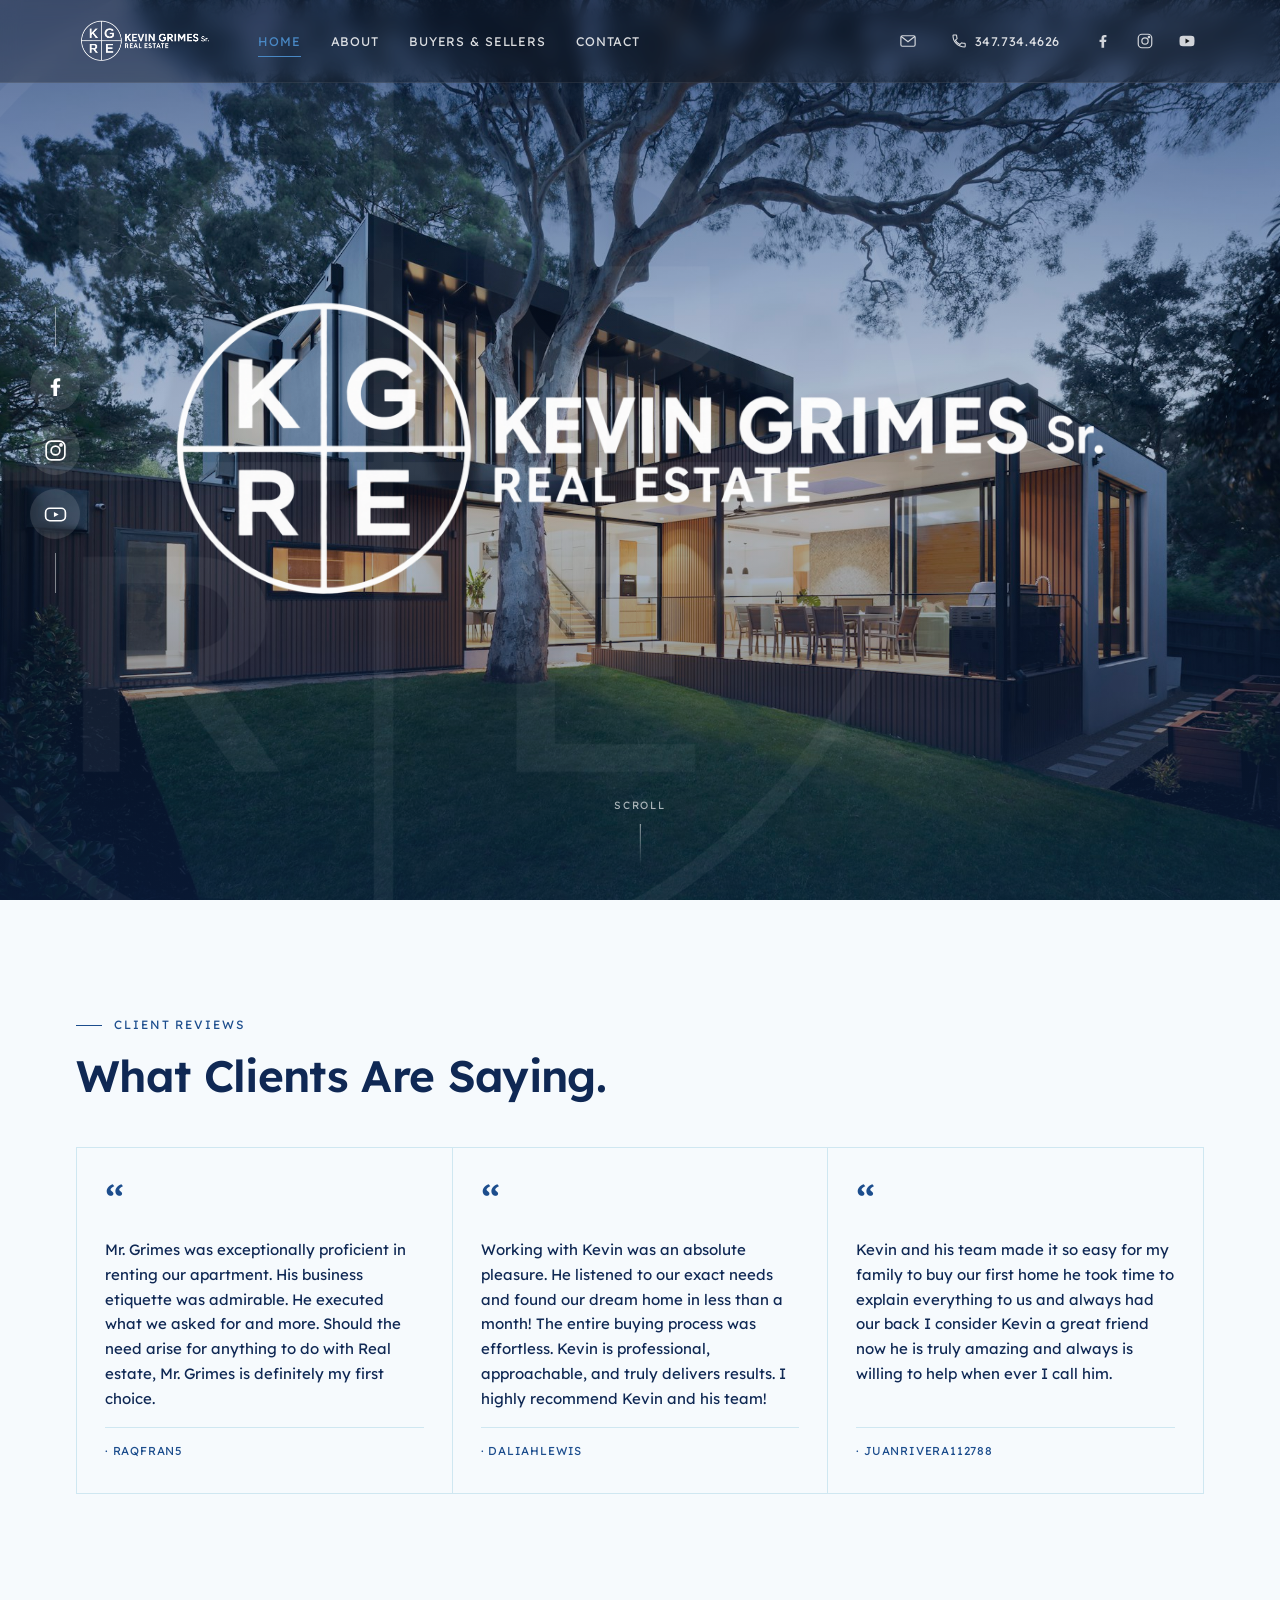
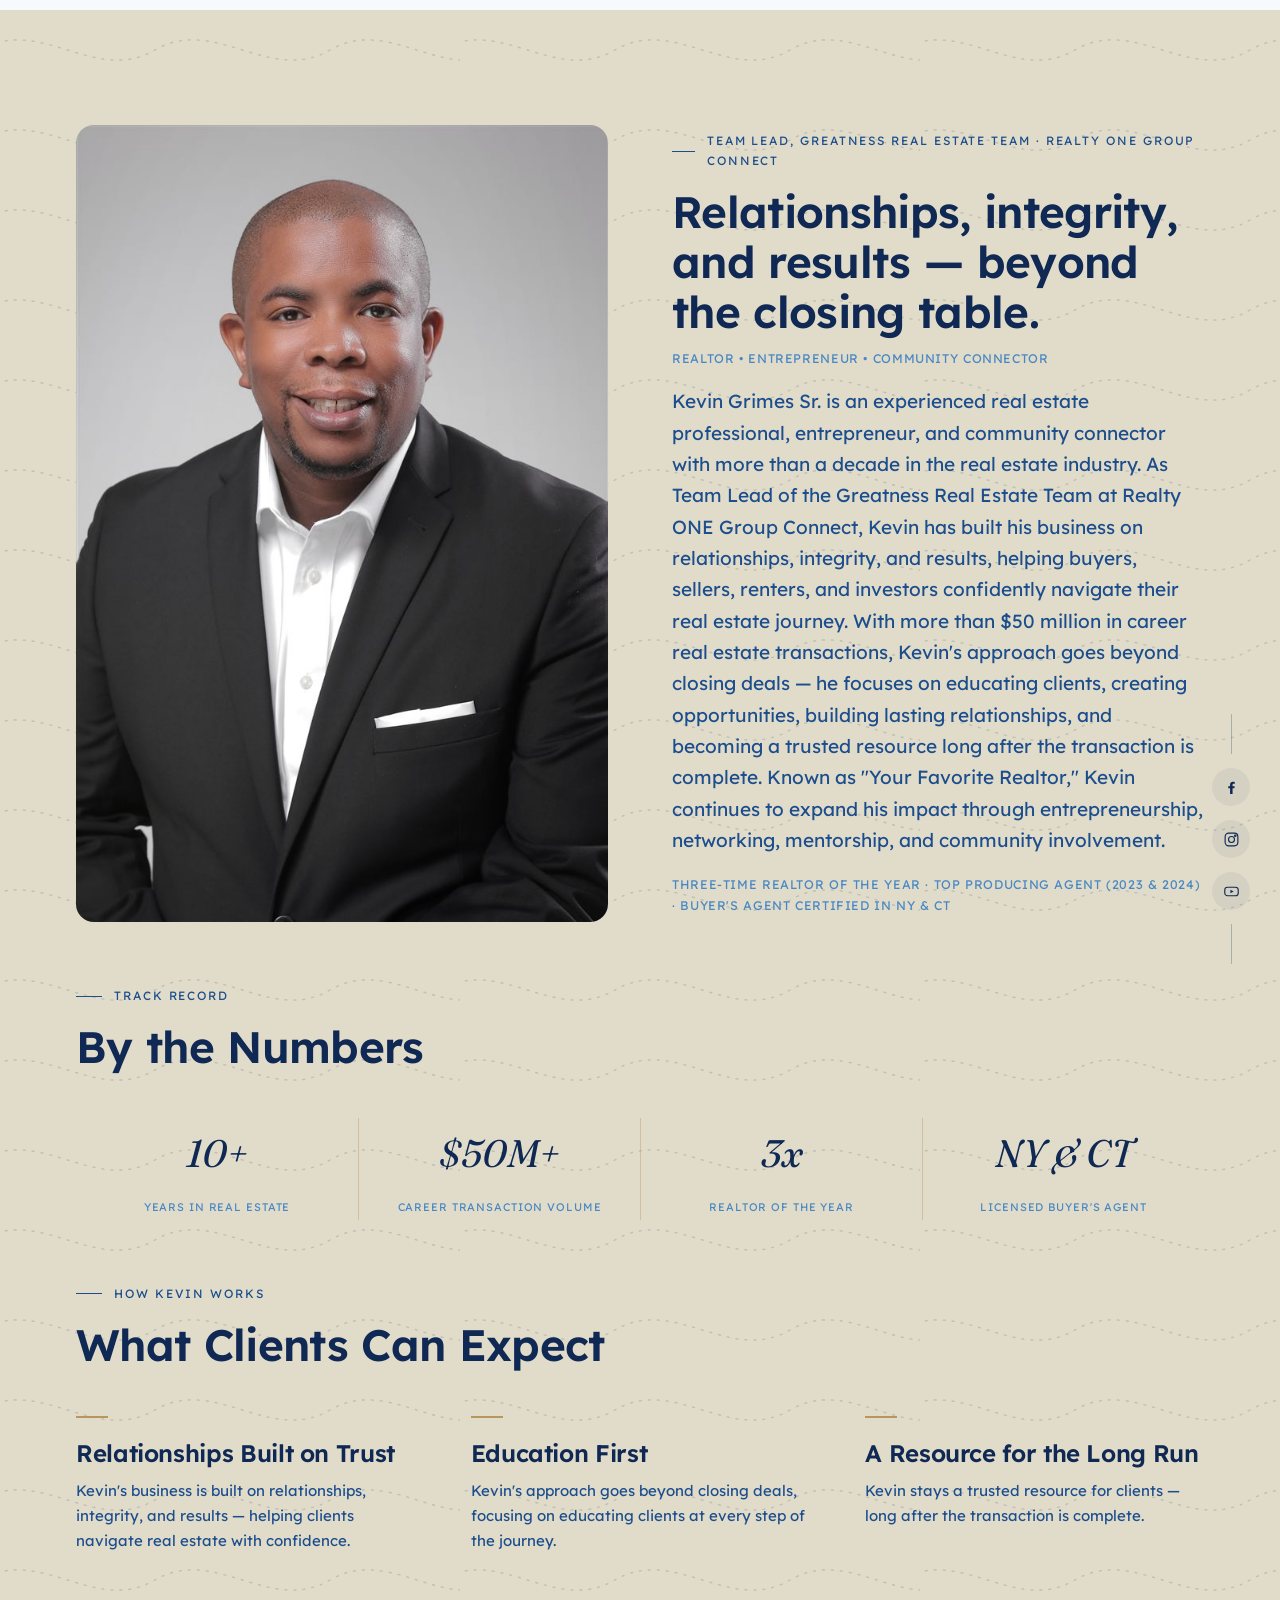
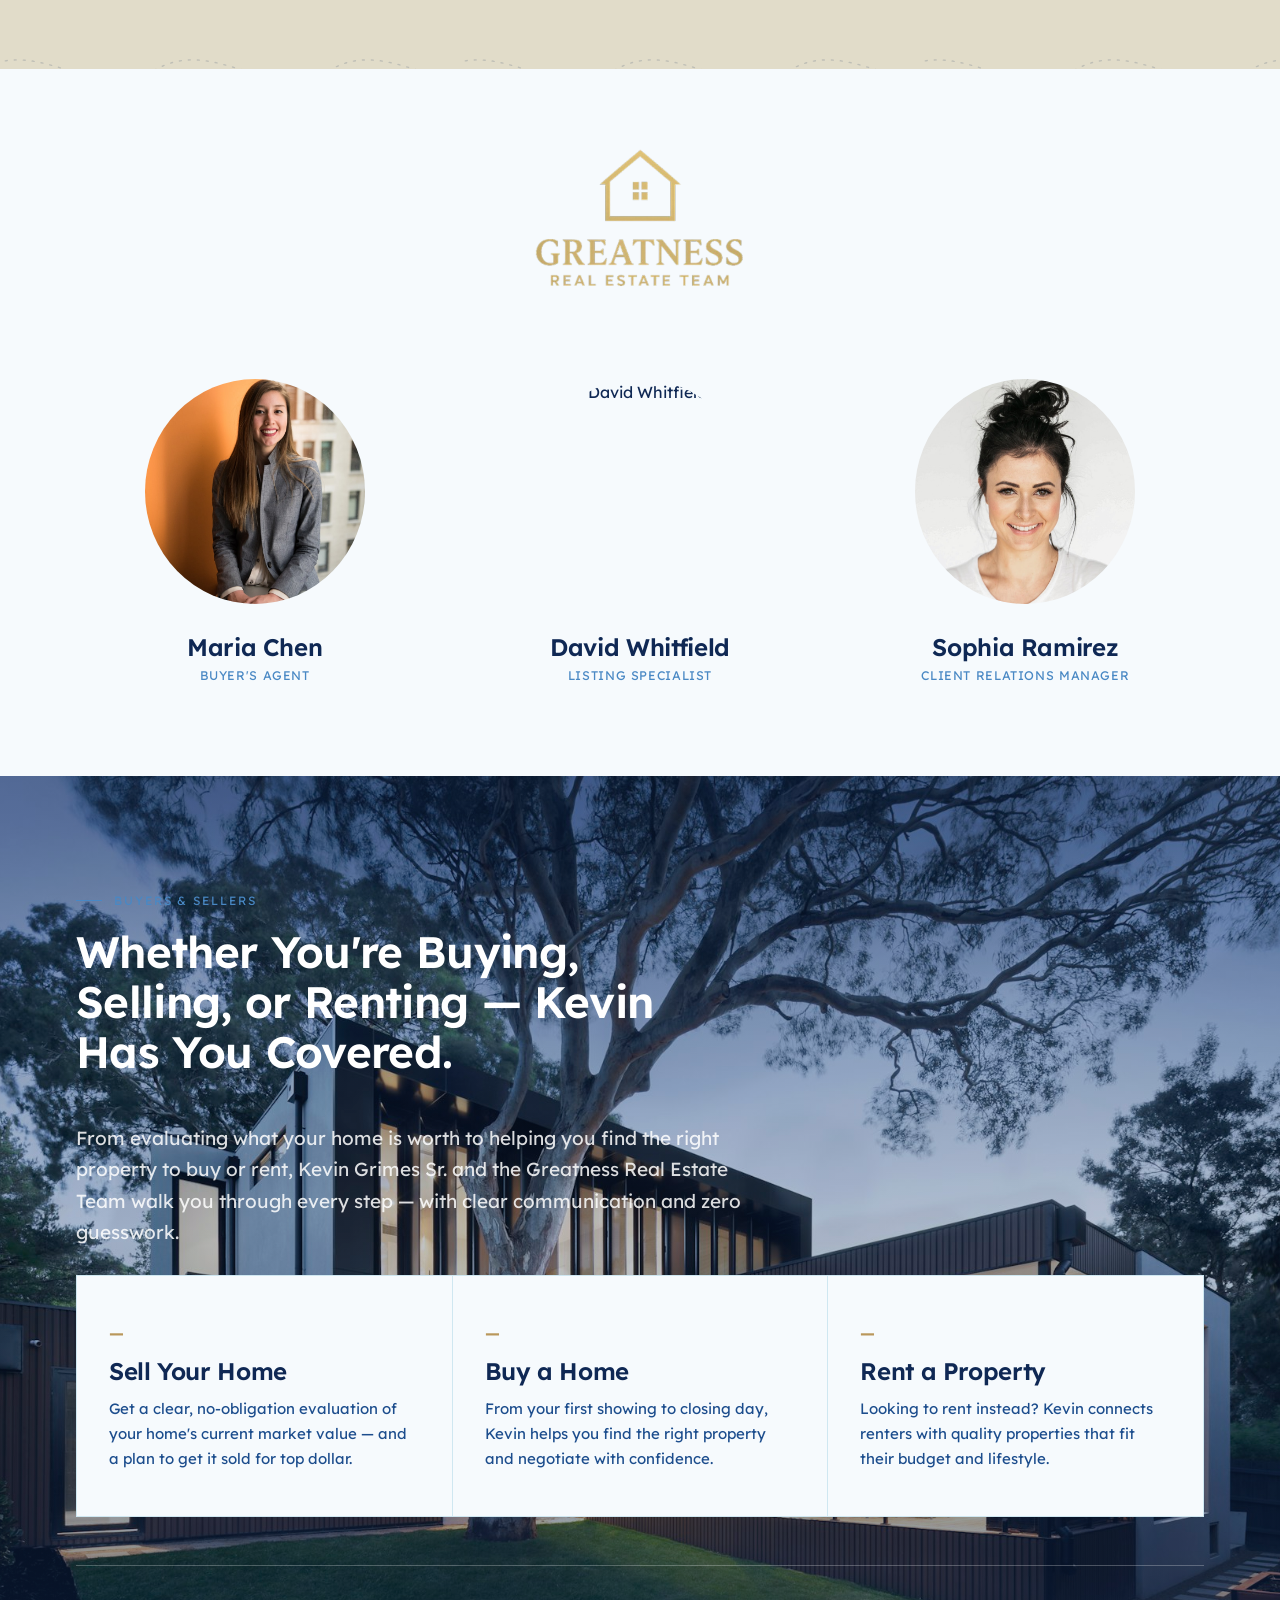
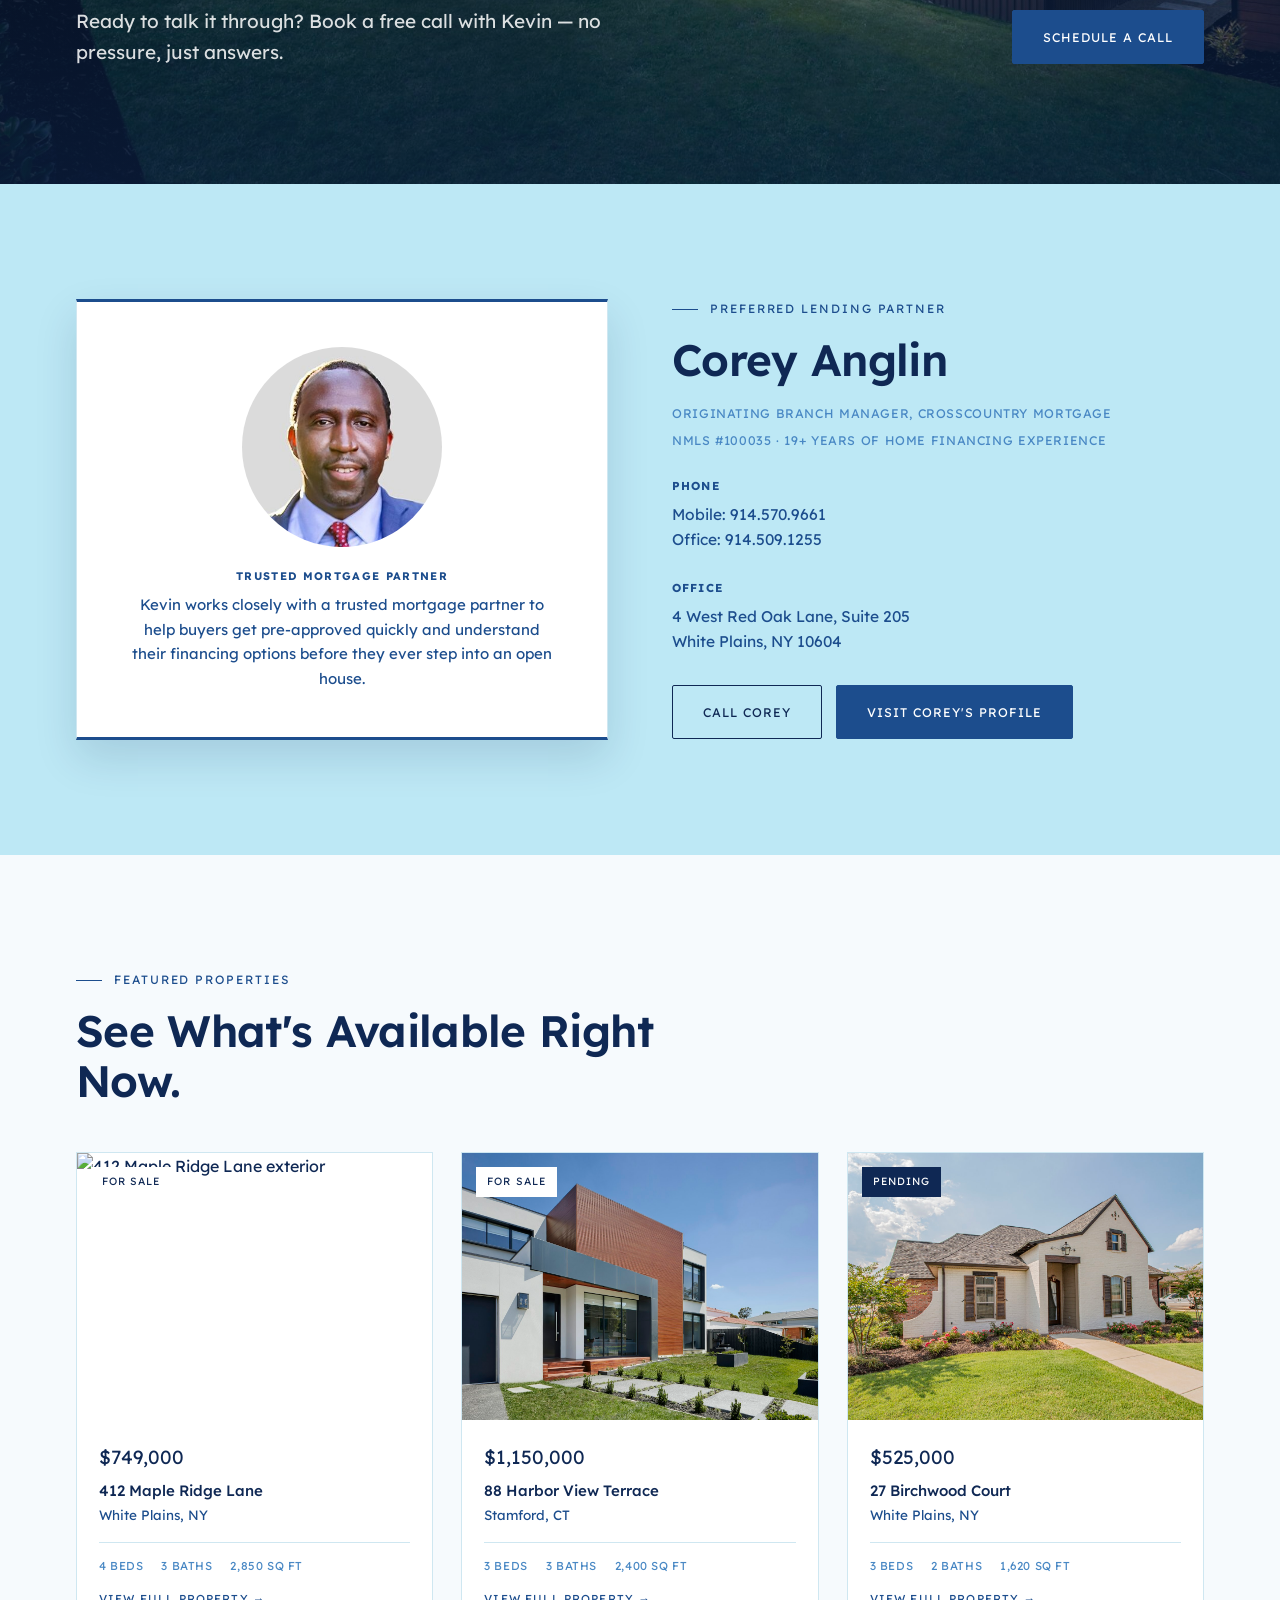
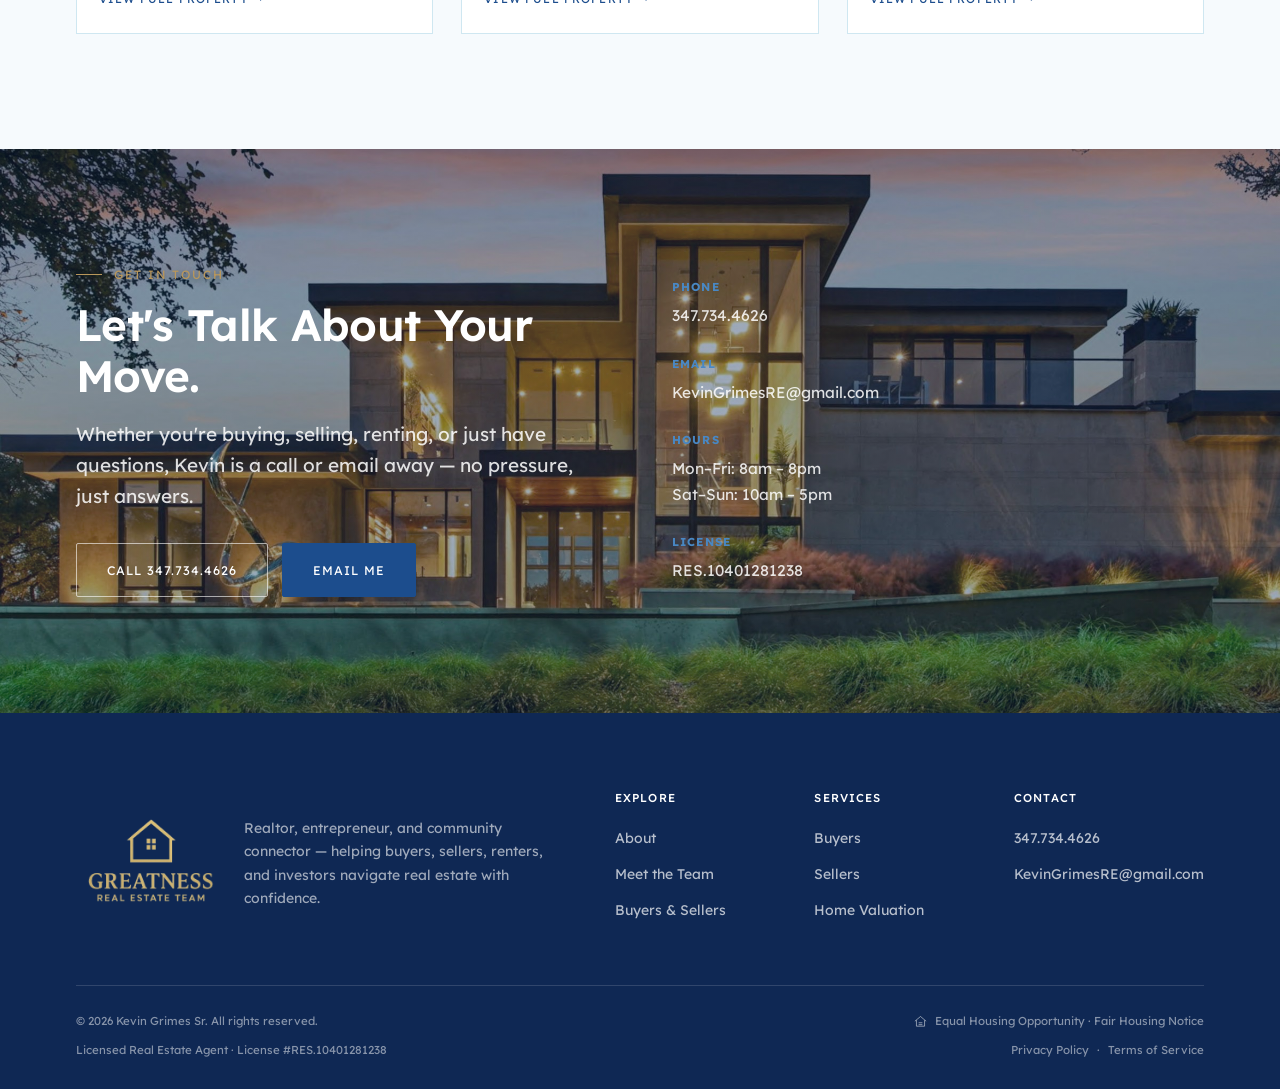
==== commit a5311bab: "Add files via upload" ====
--- a/index.html
+++ b/index.html
@@ -3,13 +3,67 @@
 <head>
 <meta charset="UTF-8">
 <meta name="viewport" content="width=device-width, initial-scale=1.0">
-<title>Kevin Grimes Sr. | Real Estate</title>
+<title>Kevin Grimes | Real Estate</title>
 <meta name="description" content="Kevin Grimes Sr. — Realtor, entrepreneur, and community connector. Team Lead of the Greatness Real Estate Team at Realty ONE Group Connect, helping buyers, sellers, and renters navigate real estate with confidence.">
+
+<!-- PLACEHOLDER DOMAIN — site isn't live yet. Find-and-replace
+     https://www.kevingrimesre.com/ with the real domain once it's set,
+     everywhere it appears in this <head> block. -->
+<link rel="canonical" href="https://www.kevingrimesre.com/">
+
+<!-- Open Graph (Facebook, LinkedIn, iMessage, etc.) -->
+<meta property="og:type" content="website">
+<meta property="og:site_name" content="Kevin Grimes Sr. Real Estate">
+<meta property="og:title" content="Kevin Grimes Sr. | Real Estate">
+<meta property="og:description" content="Kevin Grimes Sr. — Realtor, entrepreneur, and community connector. Team Lead of the Greatness Real Estate Team at Realty ONE Group Connect, helping buyers, sellers, and renters navigate real estate with confidence.">
+<meta property="og:url" content="https://www.kevingrimesre.com/">
+<meta property="og:image" content="https://www.kevingrimesre.com/images/kgre-header.png">
+<meta property="og:image:width" content="2172">
+<meta property="og:image:height" content="724">
+<meta property="og:locale" content="en_US">
+
+<!-- Twitter/X Card -->
+<meta name="twitter:card" content="summary_large_image">
+<meta name="twitter:title" content="Kevin Grimes Sr. | Real Estate">
+<meta name="twitter:description" content="Kevin Grimes Sr. — Realtor, entrepreneur, and community connector helping buyers, sellers, and renters navigate real estate with confidence.">
+<meta name="twitter:image" content="https://www.kevingrimesre.com/images/kgre-header.png">
+
+<!-- Favicon — reuses the existing KGRE circle mark, no new asset needed -->
+<link rel="icon" href="images/kgre-logo.png" type="image/png">
+<link rel="apple-touch-icon" href="images/kgre-logo.png">
+<meta name="theme-color" content="#0F2854">
 
 <link rel="preconnect" href="https://fonts.googleapis.com">
 <link rel="preconnect" href="https://fonts.gstatic.com" crossorigin>
 <link href="https://fonts.googleapis.com/css2?family=Lexend+Deca:wght@400;500;600;700&family=Fraunces:ital,opsz,wght@0,9..144,400;1,9..144,400&display=swap" rel="stylesheet">
 <link rel="stylesheet" href="style.css">
+
+<!-- Structured data — helps Google understand this is a real estate
+     agent (rich results, Knowledge Panel eligibility). Only fields we
+     actually know are filled in; no invented address/hours beyond
+     what's published elsewhere on this page. -->
+<script type="application/ld+json">
+{
+  "@context": "https://schema.org",
+  "@type": "RealEstateAgent",
+  "name": "Kevin Grimes Sr.",
+  "alternateName": "Greatness Real Estate Team",
+  "url": "https://www.kevingrimesre.com/",
+  "image": "https://www.kevingrimesre.com/images/kgsr-pic.JPG",
+  "logo": "https://www.kevingrimesre.com/images/kgre-header.png",
+  "telephone": "+1-347-734-4626",
+  "email": "KevinGrimesRE@gmail.com",
+  "areaServed": [
+    { "@type": "State", "name": "New York" },
+    { "@type": "State", "name": "Connecticut" }
+  ],
+  "sameAs": [
+    "https://www.facebook.com/tigga",
+    "https://www.instagram.com/kevingrimesre",
+    "https://www.youtube.com/@kevingrimesre"
+  ]
+}
+</script>
 </head>
 <body>
 
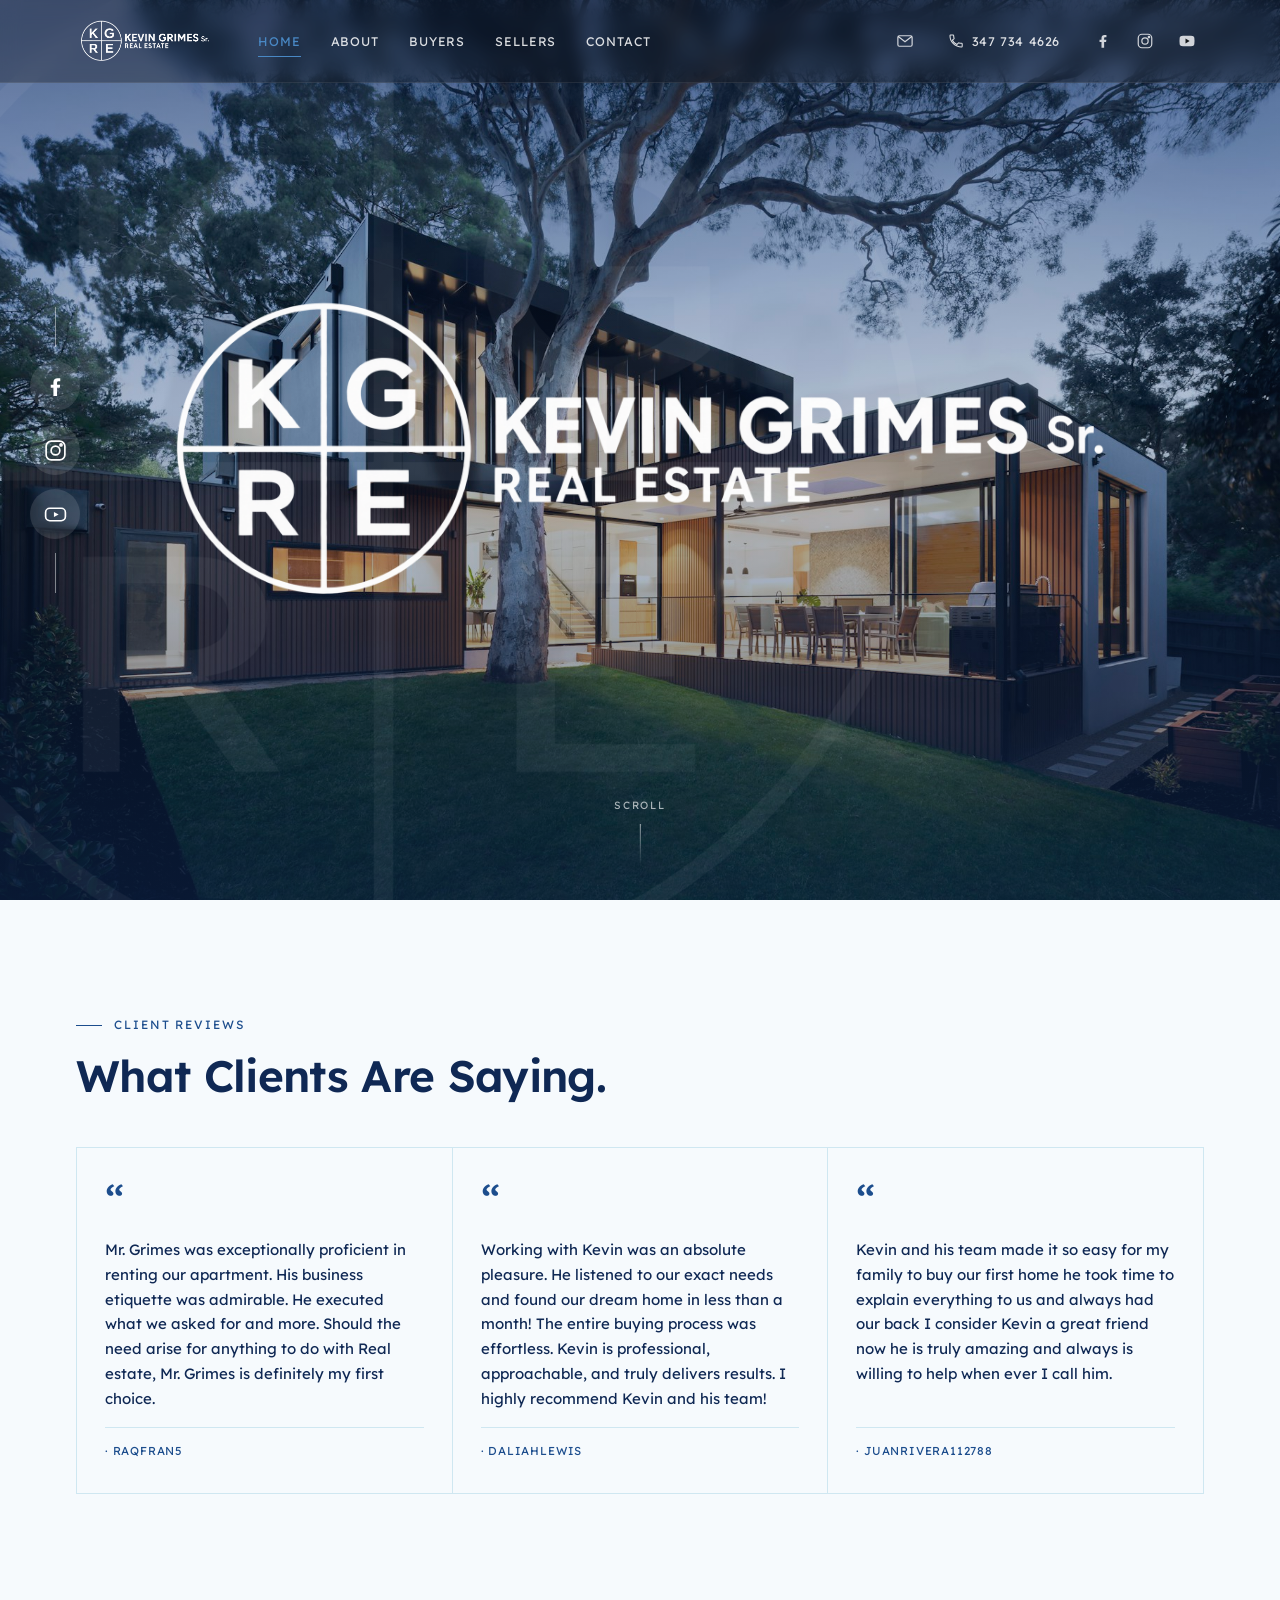
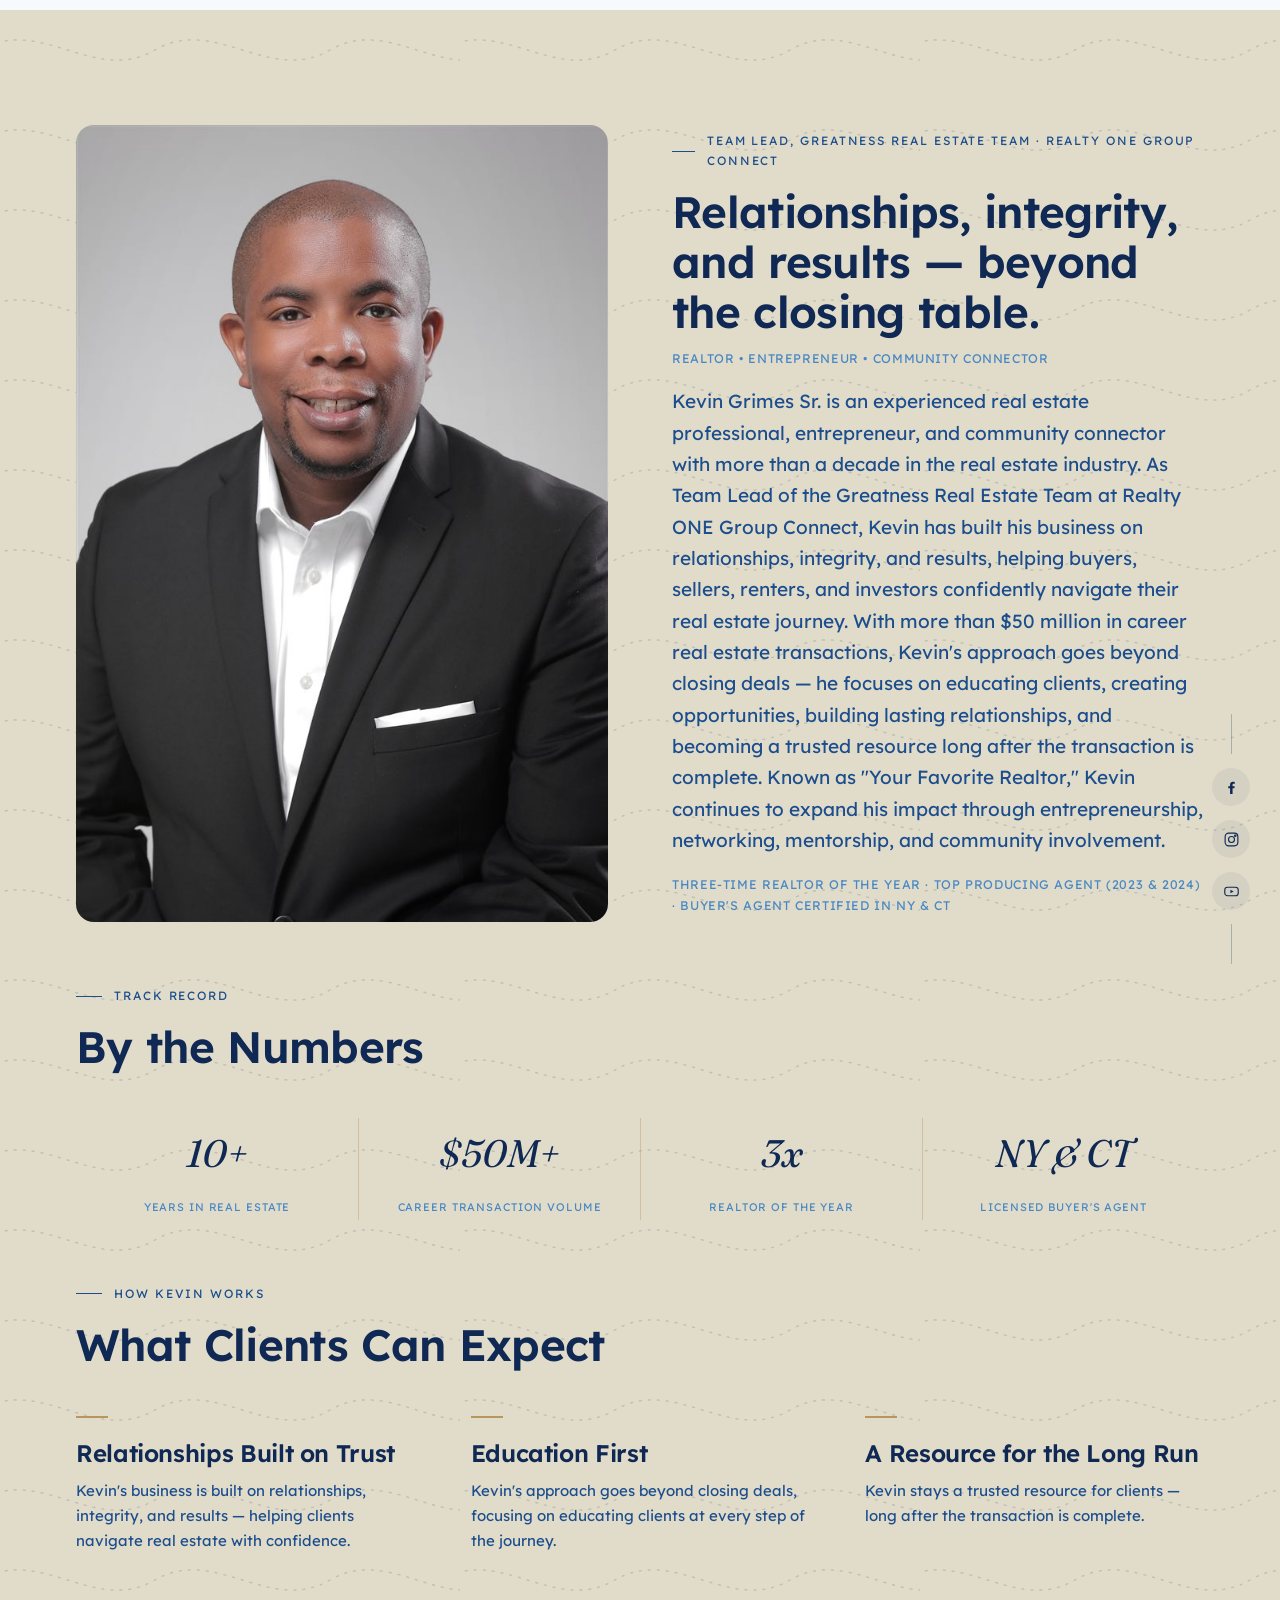
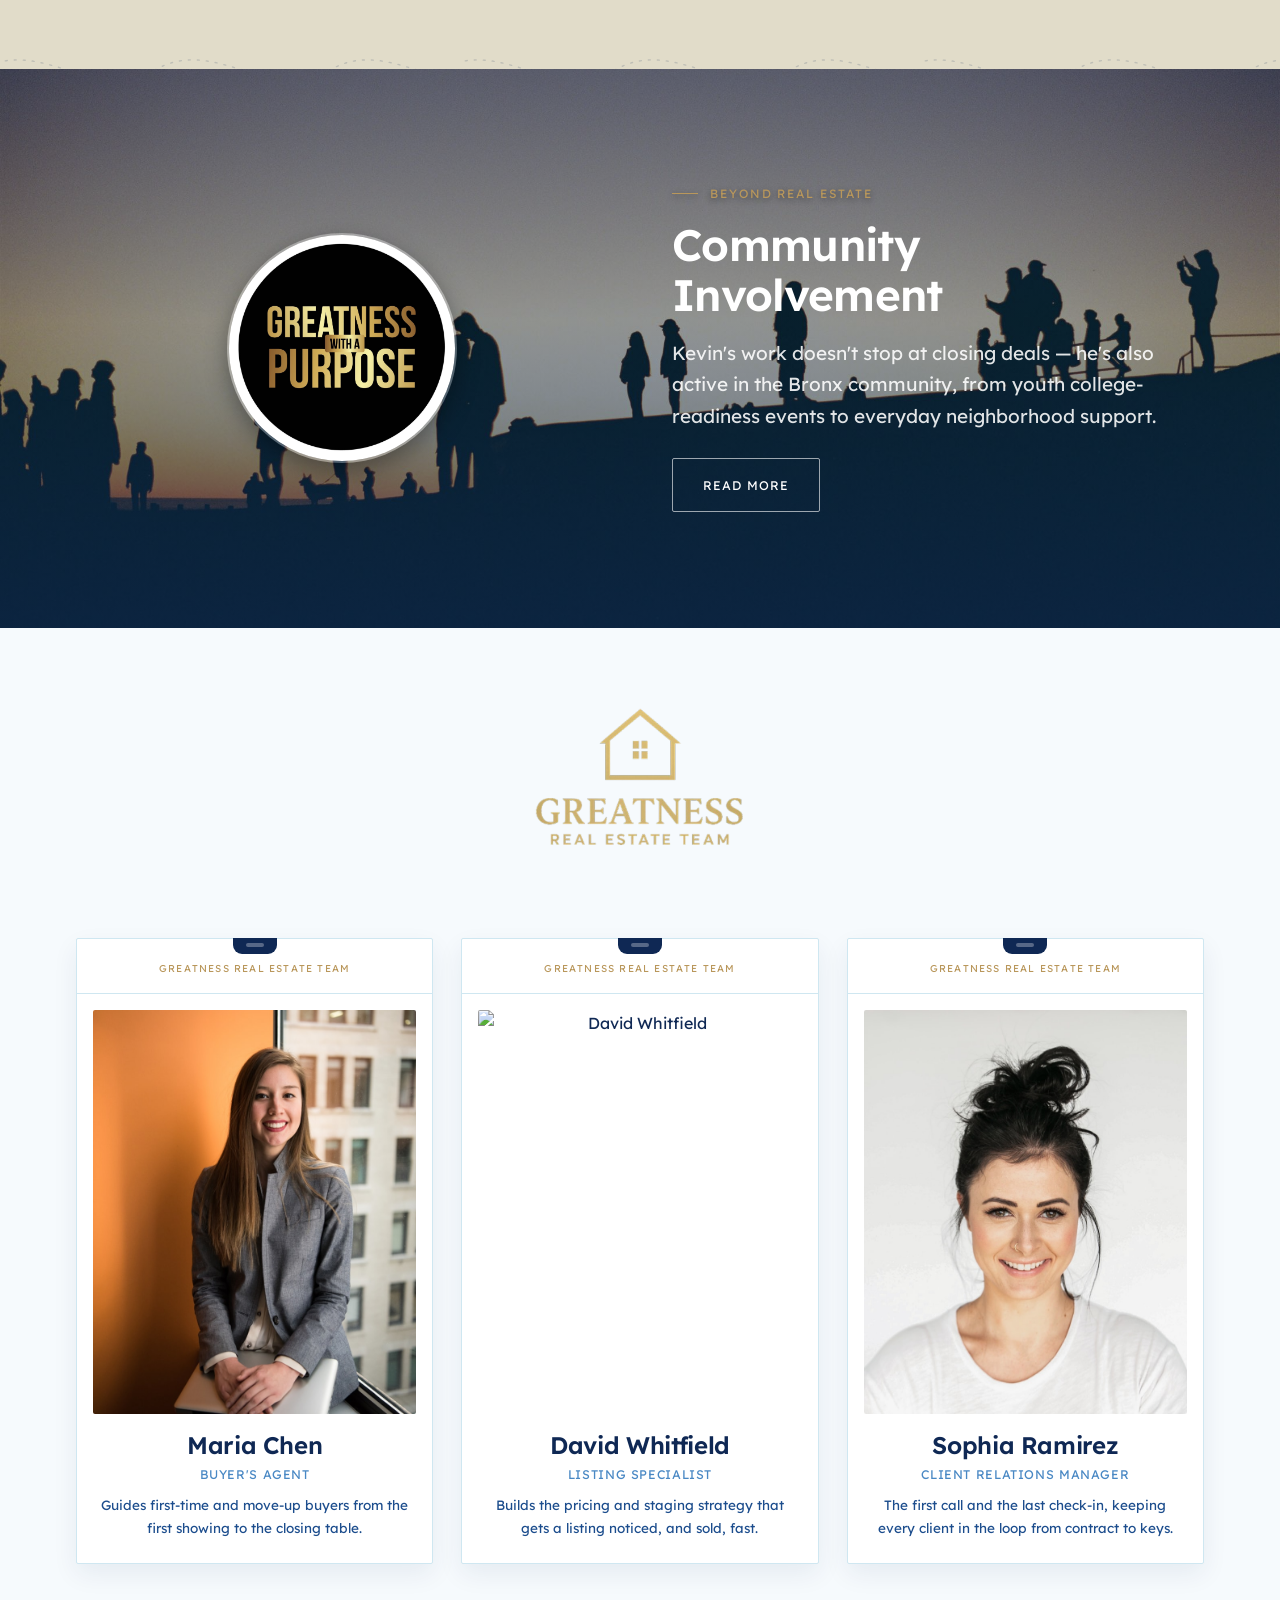
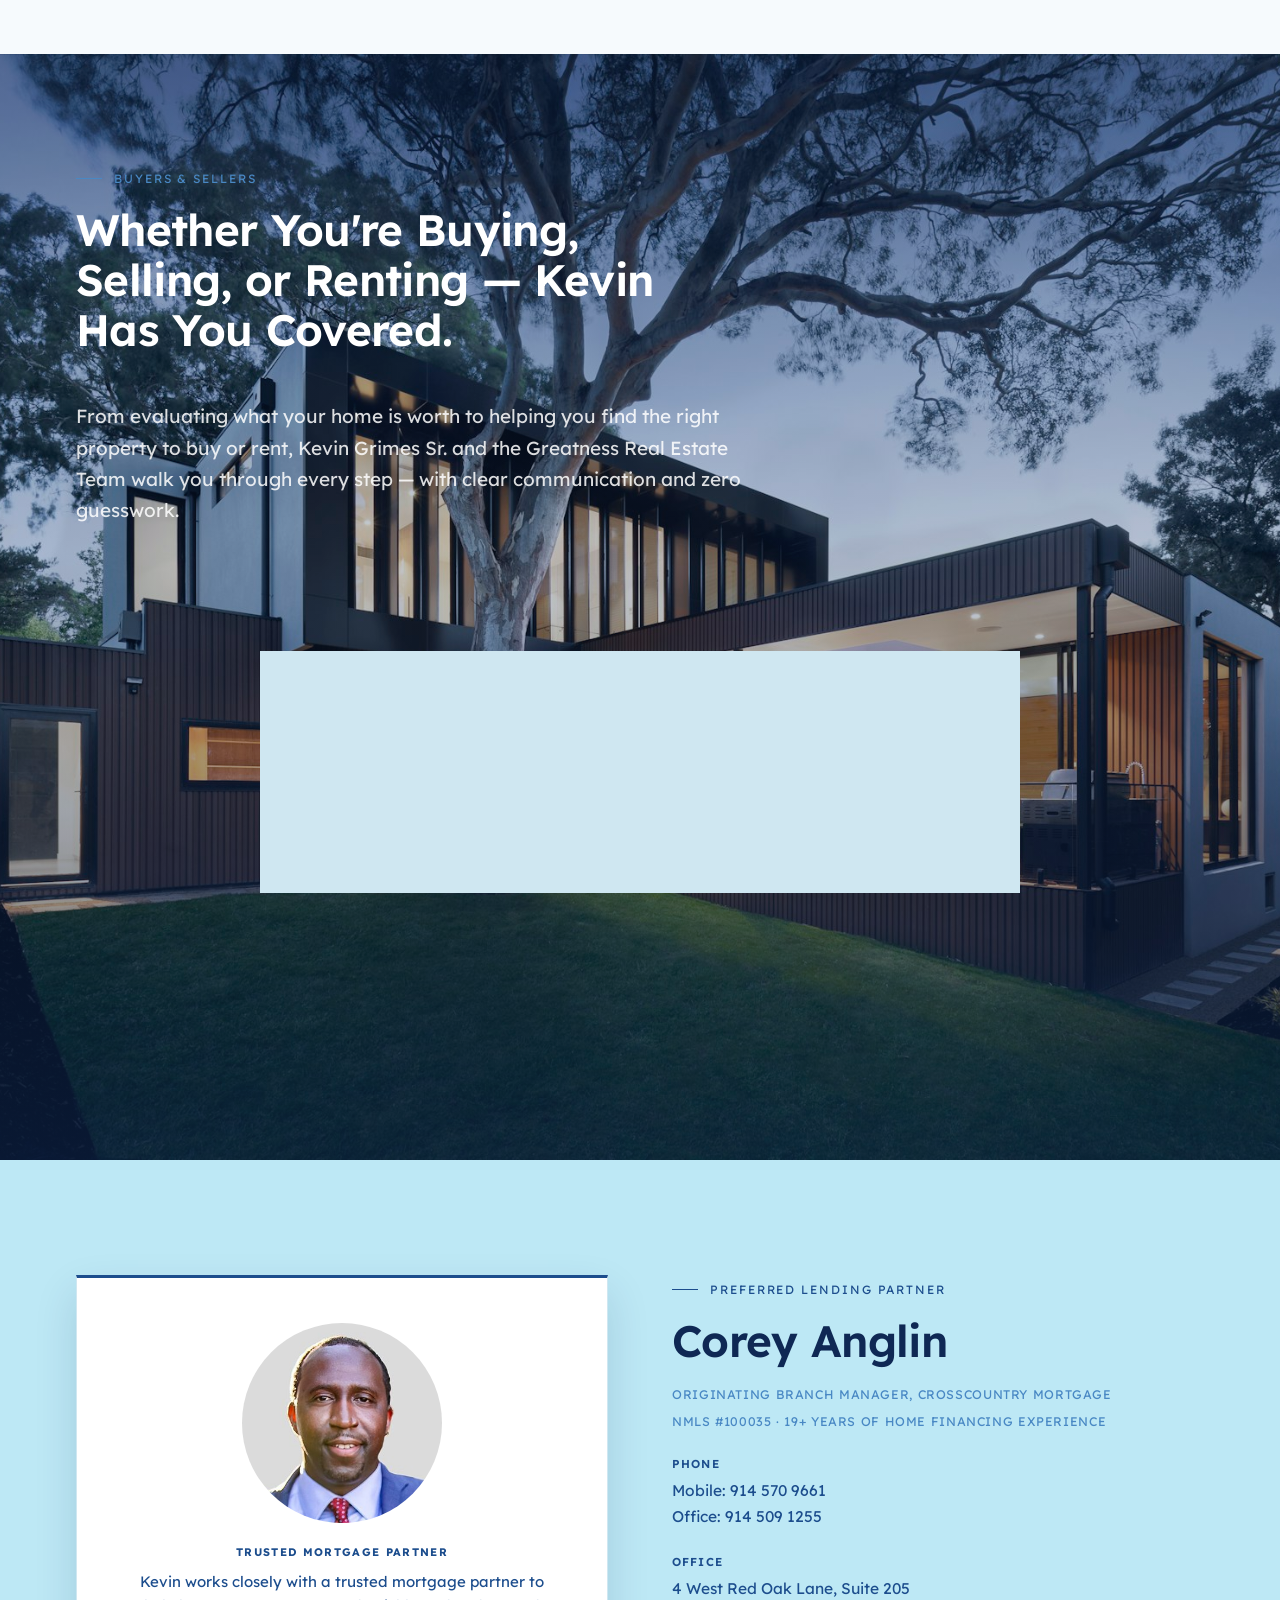
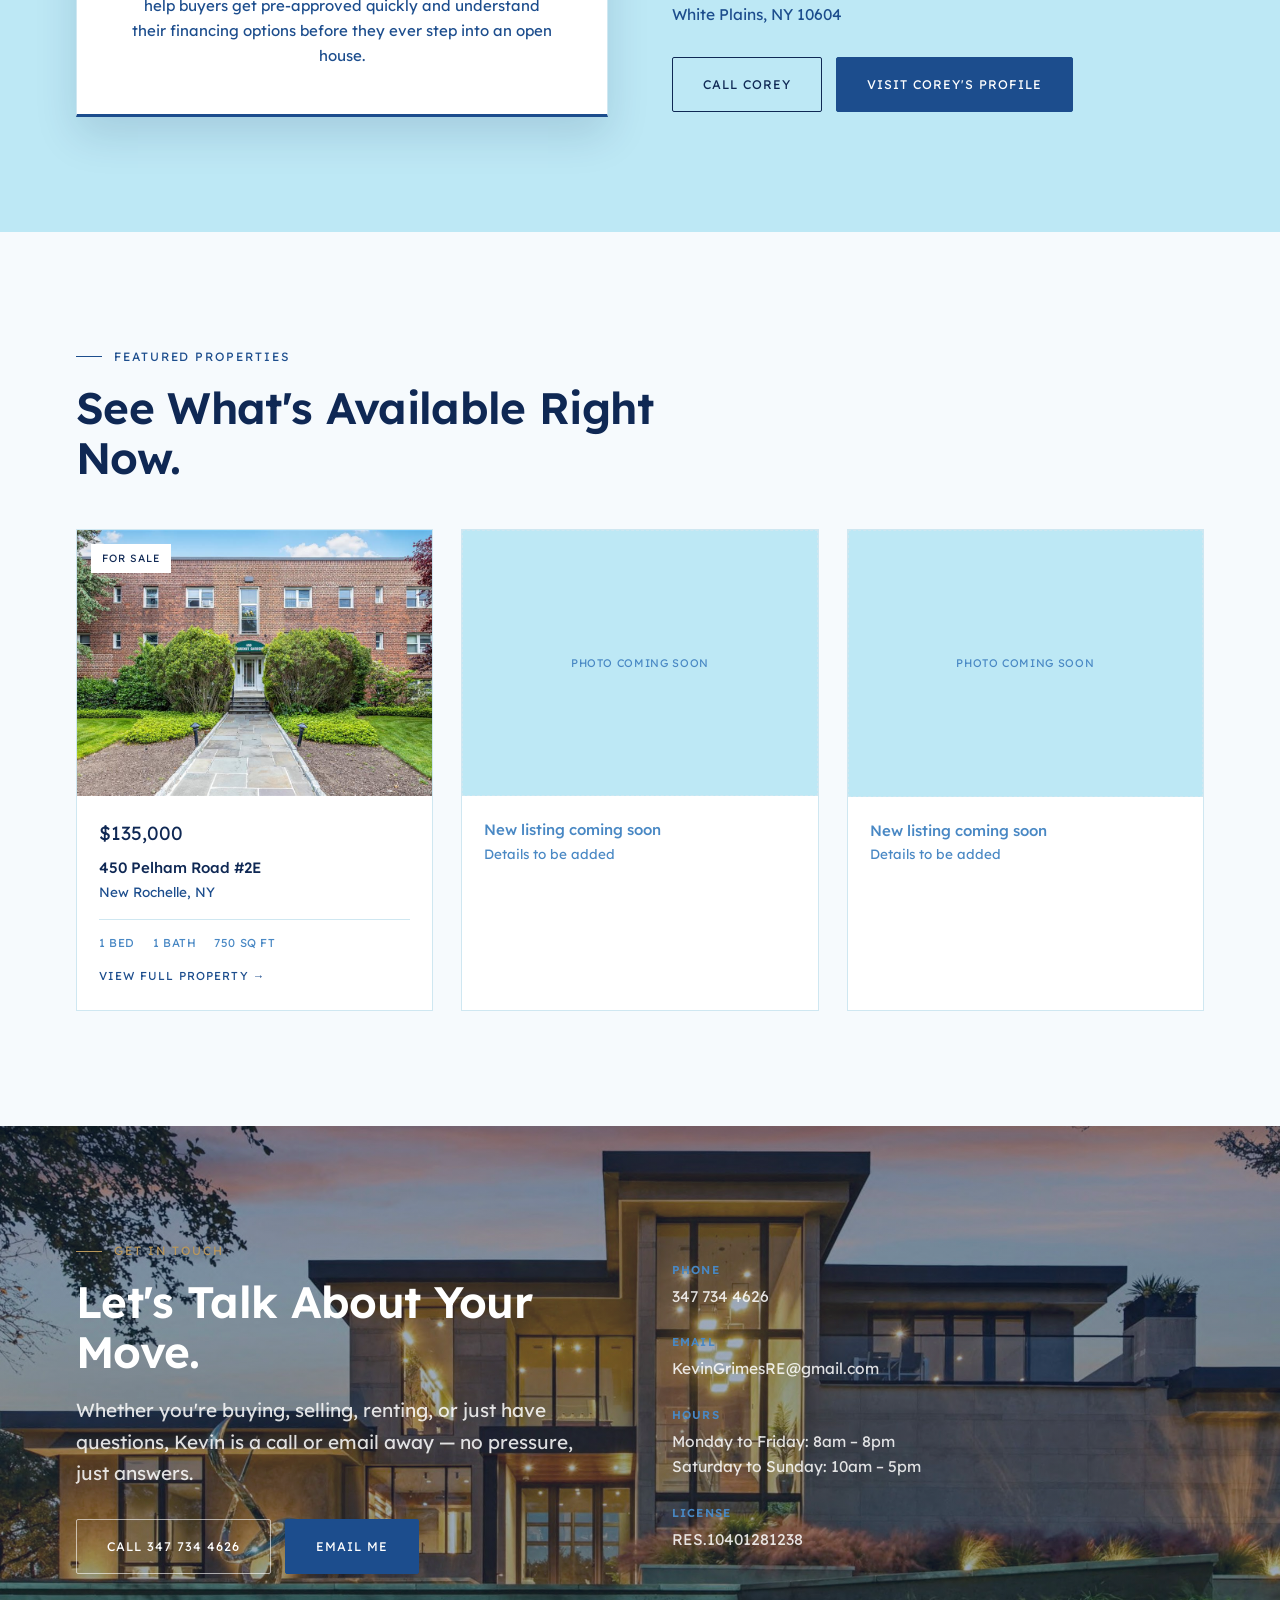
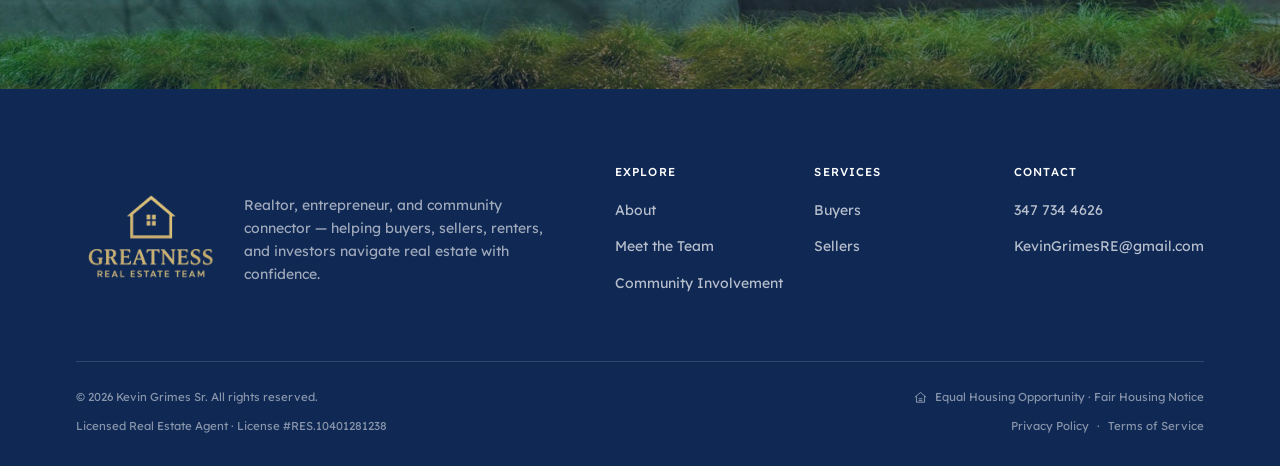
==== commit f1ede90c: "Add files via upload" ====
--- a/index.html
+++ b/index.html
@@ -82,7 +82,8 @@
       <nav class="nav" aria-label="Main navigation">
         <a href="#home">Home</a>
         <a href="#about">About</a>
-        <a href="#listings">Buyers & Sellers</a>
+        <a href="buyers.html">Buyers</a>
+        <a href="sellers.html">Sellers</a>
         <a href="#contact">Contact</a>
       </nav>
 
@@ -93,7 +94,7 @@
 
         <a href="tel:+13477344626" class="nav-phone">
           <svg viewBox="0 0 24 24" width="16" height="16" fill="none" stroke="currentColor" stroke-width="1.6" aria-hidden="true"><path d="M6.6 10.8c1.4 2.8 3.8 5.2 6.6 6.6l2.2-2.2c.3-.3.7-.4 1.1-.3 1.2.4 2.5.6 3.8.6.6 0 1 .4 1 1V20c0 .6-.4 1-1 1C10.6 21 3 13.4 3 4c0-.6.4-1 1-1h3.5c.6 0 1 .4 1 1 0 1.3.2 2.6.6 3.8.1.4 0 .8-.3 1.1L6.6 10.8z"/></svg>
-          <span>347.734.4626</span>
+          <span>347 734 4626</span>
         </a>
 
         <div class="nav-socials">
@@ -291,6 +292,35 @@
 
 
 <!-- =========================================================
+     SECTION — Community Involvement
+     Kept minimal on purpose — this is supplementary to the About
+     section, not competing with it. Full story lives on its own
+     page (community-involvement.html); not in the main nav, same
+     reasoning — About stays the primary "about Kevin" destination.
+     Background photo is a general "people connecting" shot, not a
+     photo of an actual Kevin event (no real event photos on hand) —
+     kept warm and unbranded so it doesn't imply otherwise. Same
+     photo-band + navy-gradient pattern as the hero/#contact and the
+     Buyers/Sellers guide headers (see #community in style.css).
+     ========================================================= -->
+<section id="community">
+  <div class="wrap split">
+    <!-- Circular crop is done in CSS (.badge-logo) — see the matching
+         comment on community-involvement.html's #community-intro. -->
+    <img src="images/greatness-witha-purpose.jpeg" alt="Greatness With a Purpose" class="badge-logo reveal" width="1599" height="1599" loading="lazy">
+    <div class="reveal">
+      <p class="eyebrow">Beyond Real Estate</p>
+      <h2>Community Involvement</h2>
+      <p class="lede" style="margin-top:18px; max-width:none;">Kevin's work doesn't stop at closing deals — he's also active in the Bronx community, from youth college-readiness events to everyday neighborhood support.</p>
+      <div class="contact-links" style="margin-top:26px;">
+        <a href="community-involvement.html" class="btn btn-light">Read More</a>
+      </div>
+    </div>
+  </div>
+</section>
+
+
+<!-- =========================================================
      SECTION — Team
      ========================================================= -->
 <section id="team">
@@ -299,21 +329,51 @@
 
     <div class="team-grid">
       <div class="team-member reveal">
-        <img src="images/team-1.jpg" alt="Maria Chen" class="team-photo" width="800" height="1198" loading="lazy">
-        <h3>Maria Chen</h3>
-        <p class="team-role">Buyer's Agent</p>
+        <!-- ID-card treatment: grommet tab reads as a badge hole-punch,
+             org strip echoes the team-logo above, photo is a straight
+             portrait crop (no circle). See .id-card in style.css. -->
+        <div class="id-card">
+          <span class="id-card-clip" aria-hidden="true"></span>
+          <p class="id-card-org">Greatness Real Estate Team</p>
+          <div class="id-card-photo">
+            <img src="images/team-1.jpg" alt="Maria Chen" width="800" height="1198" loading="lazy">
+          </div>
+          <div class="id-card-body">
+            <h3>Maria Chen</h3>
+            <p class="team-role">Buyer's Agent</p>
+            <p class="id-card-desc">Guides first-time and move-up buyers from the first showing to the closing table.</p>
+          </div>
+        </div>
       </div>
 
       <div class="team-member reveal">
-        <img src="images/team-2.jpg" alt="David Whitfield" class="team-photo" width="800" height="1200" loading="lazy">
-        <h3>David Whitfield</h3>
-        <p class="team-role">Listing Specialist</p>
+        <div class="id-card">
+          <span class="id-card-clip" aria-hidden="true"></span>
+          <p class="id-card-org">Greatness Real Estate Team</p>
+          <div class="id-card-photo">
+            <img src="images/team-2.jpg" alt="David Whitfield" width="800" height="1200" loading="lazy">
+          </div>
+          <div class="id-card-body">
+            <h3>David Whitfield</h3>
+            <p class="team-role">Listing Specialist</p>
+            <p class="id-card-desc">Builds the pricing and staging strategy that gets a listing noticed, and sold, fast.</p>
+          </div>
+        </div>
       </div>
 
       <div class="team-member reveal">
-        <img src="images/team-3.jpg" alt="Sophia Ramirez" class="team-photo" width="800" height="1007" loading="lazy">
-        <h3>Sophia Ramirez</h3>
-        <p class="team-role">Client Relations Manager</p>
+        <div class="id-card">
+          <span class="id-card-clip" aria-hidden="true"></span>
+          <p class="id-card-org">Greatness Real Estate Team</p>
+          <div class="id-card-photo">
+            <img src="images/team-3.jpg" alt="Sophia Ramirez" width="800" height="1007" loading="lazy">
+          </div>
+          <div class="id-card-body">
+            <h3>Sophia Ramirez</h3>
+            <p class="team-role">Client Relations Manager</p>
+            <p class="id-card-desc">The first call and the last check-in, keeping every client in the loop from contract to keys.</p>
+          </div>
+        </div>
       </div>
     </div>
   </div>
@@ -343,24 +403,23 @@
     </div>
 
     <p class="lede reveal">From evaluating what your home is worth to helping you find the right property to buy or rent, Kevin Grimes Sr. and the Greatness Real Estate Team walk you through every step — with clear communication and zero guesswork.</p>
-    <br>
+
+    <div class="contact-links reveal" style="margin:26px 0 44px;">
+      <a href="buyers.html" class="btn btn-light">For Buyers</a>
+      <a href="sellers.html" class="btn btn-light">For Sellers</a>
+    </div>
+
     <div class="tiles">
       <div class="tile reveal" style="--tile-bg:url('images/hero-1.jpg')">
         <span class="num" aria-hidden="true">&mdash;</span>
-        <h3>Sell Your Home</h3>
-        <p>Get a clear, no-obligation evaluation of your home's current market value — and a plan to get it sold for top dollar.</p>
+        <h3>Buy a Home</h3>
+        <p>From your first showing to closing day, Kevin helps you find the right property and negotiate with confidence.</p>
       </div>
 
       <div class="tile reveal" style="--tile-bg:url('images/hero-3.jpg')">
         <span class="num" aria-hidden="true">&mdash;</span>
-        <h3>Buy a Home</h3>
-        <p>From your first showing to closing day, Kevin helps you find the right property and negotiate with confidence.</p>
-      </div>
-
-      <div class="tile reveal" style="--tile-bg:url('images/hero-5.jpg')">
-        <span class="num" aria-hidden="true">&mdash;</span>
-        <h3>Rent a Property</h3>
-        <p>Looking to rent instead? Kevin connects renters with quality properties that fit their budget and lifestyle.</p>
+        <h3>Sell your Home</h3>
+        <p>Get a clear, no-obligation evaluation of your home's current market value — and a plan to get it sold for top dollar.</p>
       </div>
     </div>
 
@@ -395,7 +454,7 @@
       <div class="reveal contact-details" style="margin-top:26px;">
         <div>
           <h4>Phone</h4>
-          <p>Mobile: 914.570.9661<br>Office: 914.509.1255</p>
+          <p>Mobile: 914 570 9661<br>Office: 914 509 1255</p>
         </div>
         <div>
           <h4>Office</h4>
@@ -414,9 +473,13 @@
 
 <!-- =========================================================
      SECTION — Featured Properties
-     Each card opens a <dialog> preview with the full photo set
-     (exterior + interior). Fictional listings — swap in real
-     MLS data and photos when available.
+     Card 1 is Kevin's real active listing (450 Pelham Road #2E,
+     New Rochelle — MLS #1000459), sourced from the OneKey MLS
+     shared listing page. Cards 2 and 3 are blank placeholders —
+     the fictional listings that used to be here were removed at
+     the site owner's request; drop in real listings when available
+     (see Card 1 for the expected markup: property-card + matching
+     <dialog> preview).
      ========================================================= -->
 <section id="properties">
   <div class="wrap">
@@ -430,146 +493,111 @@
     <div class="property-grid">
       <button type="button" class="property-card reveal" data-modal="property-1-modal">
         <div class="property-photo">
-          <img src="images/listings/property-1-exterior.jpg" alt="412 Maple Ridge Lane exterior" width="1400" height="933" loading="lazy">
+          <img src="images/listings/property-1-exterior.jpg" alt="450 Pelham Road #2E exterior" width="1024" height="682" loading="lazy">
           <span class="property-badge">For Sale</span>
         </div>
         <div class="property-body">
-          <p class="property-price">$749,000</p>
-          <p class="property-addr">412 Maple Ridge Lane</p>
-          <p class="property-loc">White Plains, NY</p>
-          <div class="property-specs"><span>4 Beds</span><span>3 Baths</span><span>2,850 Sq Ft</span></div>
+          <p class="property-price">$135,000</p>
+          <p class="property-addr">450 Pelham Road #2E</p>
+          <p class="property-loc">New Rochelle, NY</p>
+          <div class="property-specs"><span>1 Bed</span><span>1 Bath</span><span>750 Sq Ft</span></div>
           <span class="property-view">View Full Property →</span>
         </div>
       </button>
 
-      <button type="button" class="property-card reveal" data-modal="property-2-modal">
+      <!-- Placeholder — no real listing here yet -->
+      <div class="property-card property-card-placeholder">
         <div class="property-photo">
-          <img src="images/listings/property-2-exterior.jpg" alt="88 Harbor View Terrace exterior" width="1400" height="1174" loading="lazy">
-          <span class="property-badge">For Sale</span>
+          <div class="post-photo-placeholder" style="height:100%;" aria-hidden="true">Photo coming soon</div>
         </div>
         <div class="property-body">
-          <p class="property-price">$1,150,000</p>
-          <p class="property-addr">88 Harbor View Terrace</p>
-          <p class="property-loc">Stamford, CT</p>
-          <div class="property-specs"><span>3 Beds</span><span>3 Baths</span><span>2,400 Sq Ft</span></div>
-          <span class="property-view">View Full Property →</span>
-        </div>
-      </button>
-
-      <button type="button" class="property-card reveal" data-modal="property-3-modal">
+          <p class="property-addr">New listing coming soon</p>
+          <p class="property-loc">Details to be added</p>
+        </div>
+      </div>
+
+      <!-- Placeholder — no real listing here yet -->
+      <div class="property-card property-card-placeholder">
         <div class="property-photo">
-          <img src="images/listings/property-3-exterior.jpg" alt="27 Birchwood Court exterior" width="1400" height="933" loading="lazy">
-          <span class="property-badge property-badge-pending">Pending</span>
+          <div class="post-photo-placeholder" style="height:100%;" aria-hidden="true">Photo coming soon</div>
         </div>
         <div class="property-body">
-          <p class="property-price">$525,000</p>
-          <p class="property-addr">27 Birchwood Court</p>
-          <p class="property-loc">White Plains, NY</p>
-          <div class="property-specs"><span>3 Beds</span><span>2 Baths</span><span>1,620 Sq Ft</span></div>
-          <span class="property-view">View Full Property →</span>
-        </div>
-      </button>
-    </div>
-  </div>
-
-  <!-- Property 1 preview -->
+          <p class="property-addr">New listing coming soon</p>
+          <p class="property-loc">Details to be added</p>
+        </div>
+      </div>
+    </div>
+  </div>
+
+  <!-- Property 1 preview — real listing, Huguenot Gardens co-op.
+       MLS remarks: needs renovation (~$10K estimated), monthly
+       maintenance $1,252.75 (includes heat, hot water, sewer,
+       garbage, taxes), 1 pet under 25 lbs allowed, assigned parking. -->
   <dialog id="property-1-modal" class="property-modal">
     <button type="button" class="property-modal-close" aria-label="Close">&times;</button>
     <div class="property-modal-body">
       <p class="property-badge">For Sale</p>
-      <h3>412 Maple Ridge Lane</h3>
-      <p class="property-modal-meta">White Plains, NY &nbsp;·&nbsp; $749,000 &nbsp;·&nbsp; 4 Beds &nbsp;·&nbsp; 3 Baths &nbsp;·&nbsp; 2,850 Sq Ft</p>
-      <p class="property-modal-desc">A classic brick colonial on a quiet cul-de-sac, freshly updated with an open-concept kitchen, hardwood floors throughout, and a finished lower level ready for a home office or media room. The fenced backyard backs onto mature trees for extra privacy, and it's an easy walk to schools and the Metro-North station.</p>
-
+      <h3>450 Pelham Road #2E</h3>
+      <p class="property-modal-meta">New Rochelle, NY &nbsp;·&nbsp; $135,000 &nbsp;·&nbsp; 1 Bed &nbsp;·&nbsp; 1 Bath &nbsp;·&nbsp; 750 Sq Ft</p>
+      <p class="property-modal-desc">Needs renovations and is priced accordingly! This spacious one-bedroom co-op offers a fantastic opportunity for a buyer looking to customize and add value. The unit would benefit from new flooring and cosmetic updates, with an estimated renovation cost of approximately $10,000, making it an ideal opportunity to create your dream home while building equity. Features include a large living room, eat-in kitchen, oversized bedroom with great natural light, and ample closet space throughout. Located in a charming garden-style complex, the property is conveniently situated near transportation, shopping, dining, Glen Island Park, and local beaches.Pet-friendly with one pet under 25 lbs permitted. Assigned parking available based on building practice. Monthly maintenance of $1,252.75 includes heat, hot water, sewer, garbage collection, and taxes. Don’t miss this opportunity to bring your vision to life and own a spacious home in a desirable location.</p>
+
+      <!-- Figures now use each photo's REAL dimensions (all ~1024x682,
+           roughly 3:2) instead of a forced 16:9 box. A fixed 16:9 box +
+           object-fit:contain was tried first, but these photos are all
+           landscape-ish 3:2 already, not 16:9, so contain was pillar-
+           boxing them (empty space) — real dimensions means the box
+           always exactly matches the visible photo, so there's never
+           dead space between the image and its caption.
+           Note: property-1-exterior2.jpg was added to the images folder
+           but is a byte-for-byte duplicate of property-1-exterior.jpg
+           (verified via checksum) — left out of the gallery so the same
+           photo doesn't appear twice; the file's still on disk if that
+           was a mistake and a different photo was meant to go there. -->
       <div class="property-modal-gallery">
         <figure>
-          <img src="images/listings/property-1-exterior.jpg" alt="412 Maple Ridge Lane — exterior" width="1400" height="300" loading="lazy">
+          <img src="images/listings/property-1-exterior.jpg" alt="450 Pelham Road #2E — exterior" width="1024" height="682" loading="lazy">
           <figcaption>Exterior</figcaption>
         </figure>
         <figure>
-          <img src="images/listings/property-1-living.jpg" alt="412 Maple Ridge Lane — living room" width="1400" height="300" loading="lazy">
-          <figcaption>Living Room</figcaption>
-        </figure>
-        <figure>
-          <img src="images/listings/property-1-kitchen.jpg" alt="412 Maple Ridge Lane — kitchen" width="1400" height="300" loading="lazy">
+          <img src="images/listings/property-1-exterior1.jpg" alt="450 Pelham Road #2E — entrance" width="1024" height="682" loading="lazy">
+          <figcaption>Entrance</figcaption>
+        </figure>
+        <figure>
+          <img src="images/listings/property-1-hallway1.jpg" alt="450 Pelham Road #2E — building hallway" width="1024" height="685" loading="lazy">
+          <figcaption>Building Hallway</figcaption>
+        </figure>
+        <figure>
+          <img src="images/listings/property-1-stairs.jpg" alt="450 Pelham Road #2E — stairwell and mailboxes" width="1024" height="682" loading="lazy">
+          <figcaption>Stairwell &amp; Mailboxes</figcaption>
+        </figure>
+        <figure>
+          <img src="images/listings/property-1-emptyroom1.jpg" alt="450 Pelham Road #2E — entry and dining area" width="1024" height="682" loading="lazy">
+          <figcaption>Entry / Dining Area</figcaption>
+        </figure>
+        <figure>
+          <img src="images/listings/property-1-living.jpg" alt="450 Pelham Road #2E — living room, furnished" width="1024" height="685" loading="lazy">
+          <figcaption>Empty Room 1</figcaption>
+        </figure>
+        <figure>
+          <img src="images/listings/property-1-emptyroom2.jpg" alt="450 Pelham Road #2E — living room, vacant" width="1024" height="682" loading="lazy">
+          <figcaption>Empty Room 2</figcaption>
+        </figure>
+        <figure>
+          <img src="images/listings/property-1-kitchen.jpg" alt="450 Pelham Road #2E — kitchen" width="1024" height="682" loading="lazy">
           <figcaption>Kitchen</figcaption>
         </figure>
         <figure>
-          <img src="images/listings/property-1-bedroom.jpg" alt="412 Maple Ridge Lane — primary bedroom" width="1400" height="300" loading="lazy">
-          <figcaption>Primary Bedroom</figcaption>
+          <img src="images/listings/property-1-bedroom.jpg" alt="450 Pelham Road #2E — bedroom" width="1024" height="682" loading="lazy">
+          <figcaption>Bedroom</figcaption>
+        </figure>
+        <figure>
+          <img src="images/listings/property-1-laundryroom.jpg" alt="450 Pelham Road #2E — building laundry room" width="1024" height="682" loading="lazy">
+          <figcaption>Laundry Room</figcaption>
         </figure>
       </div>
 
       <div class="contact-links">
         <a href="https://calendly.com/kevingrimesre" target="_blank" rel="noopener" class="btn btn-solid">Schedule a Showing</a>
-      </div>
-    </div>
-  </dialog>
-
-  <!-- Property 2 preview -->
-  <dialog id="property-2-modal" class="property-modal">
-    <button type="button" class="property-modal-close" aria-label="Close">&times;</button>
-    <div class="property-modal-body">
-      <p class="property-badge">For Sale</p>
-      <h3>88 Harbor View Terrace</h3>
-      <p class="property-modal-meta">Stamford, CT &nbsp;·&nbsp; $1,150,000 &nbsp;·&nbsp; 3 Beds &nbsp;·&nbsp; 3 Baths &nbsp;·&nbsp; 2,400 Sq Ft</p>
-      <p class="property-modal-desc">A striking contemporary build with soaring ceilings, walls of glass, and a spa-inspired primary bath. The open staircase and skylit foyer flood the home with natural light, while the private patio and low-maintenance landscaping make it perfect for entertaining. Minutes from the harbor and downtown Stamford.</p>
-
-      <div class="property-modal-gallery">
-        <figure>
-          <img src="images/listings/property-2-exterior.jpg" alt="88 Harbor View Terrace — exterior" width="1400" height="300" loading="lazy">
-          <figcaption>Exterior</figcaption>
-        </figure>
-        <figure>
-          <img src="images/listings/property-2-living.jpg" alt="88 Harbor View Terrace — living room" width="1400" height="300" loading="lazy">
-          <figcaption>Living Room</figcaption>
-        </figure>
-        <figure>
-          <img src="images/listings/property-2-bathroom.jpg" alt="88 Harbor View Terrace — primary bathroom" width="1400" height="300" loading="lazy">
-          <figcaption>Primary Bathroom</figcaption>
-        </figure>
-        <figure>
-          <img src="images/listings/property-2-staircase.jpg" alt="88 Harbor View Terrace — foyer and staircase" width="1400" height="300" loading="lazy">
-          <figcaption>Foyer &amp; Staircase</figcaption>
-        </figure>
-      </div>
-
-      <div class="contact-links">
-        <a href="https://calendly.com/kevingrimesre" target="_blank" rel="noopener" class="btn btn-solid">Schedule a Showing</a>
-      </div>
-    </div>
-  </dialog>
-
-  <!-- Property 3 preview -->
-  <dialog id="property-3-modal" class="property-modal">
-    <button type="button" class="property-modal-close" aria-label="Close">&times;</button>
-    <div class="property-modal-body">
-      <p class="property-badge property-badge-pending">Pending</p>
-      <h3>27 Birchwood Court</h3>
-      <p class="property-modal-meta">White Plains, NY &nbsp;·&nbsp; $525,000 &nbsp;·&nbsp; 3 Beds &nbsp;·&nbsp; 2 Baths &nbsp;·&nbsp; 1,620 Sq Ft</p>
-      <p class="property-modal-desc">A warm, move-in-ready starter home with a sun-filled living room, updated kitchen, and a flexible layout that works for a growing family or a first-time buyer. Set on a tree-lined street close to parks and shopping — this one's already under contract, but similar homes come up often.</p>
-
-      <div class="property-modal-gallery">
-        <figure>
-          <img src="images/listings/property-3-exterior.jpg" alt="27 Birchwood Court — exterior" width="1400" height="300" loading="lazy">
-          <figcaption>Exterior</figcaption>
-        </figure>
-        <figure>
-          <img src="images/listings/property-3-living.jpg" alt="27 Birchwood Court — living room" width="1400" height="300" loading="lazy">
-          <figcaption>Living Room</figcaption>
-        </figure>
-        <figure>
-          <img src="images/listings/property-3-kitchen.jpg" alt="27 Birchwood Court — kitchen" width="1400" height="300" loading="lazy">
-          <figcaption>Kitchen</figcaption>
-        </figure>
-        <figure>
-          <img src="images/listings/property-3-family.jpg" alt="27 Birchwood Court — family room" width="1400" height="300" loading="lazy">
-          <figcaption>Family Room</figcaption>
-        </figure>
-      </div>
-
-      <div class="contact-links">
-        <a href="https://calendly.com/kevingrimesre" target="_blank" rel="noopener" class="btn btn-solid">Ask About Similar Homes</a>
       </div>
     </div>
   </dialog>
@@ -587,7 +615,7 @@
       <p class="lede" style="margin-top:18px;">Whether you're buying, selling, renting, or just have questions, Kevin is a call or email away — no pressure, just answers.</p>
 
       <div class="contact-links">
-        <a href="tel:+13477344626" class="btn btn-light">Call 347.734.4626</a>
+        <a href="tel:+13477344626" class="btn btn-light">Call 347 734 4626</a>
         <a href="mailto:KevinGrimesRE@gmail.com" class="btn btn-solid">Email Me</a>
       </div>
     </div>
@@ -595,7 +623,7 @@
     <div class="reveal contact-details">
       <div>
         <h4>Phone</h4>
-        <p>347.734.4626</p>
+        <p>347 734 4626</p>
       </div>
       <div>
         <h4>Email</h4>
@@ -603,7 +631,7 @@
       </div>
       <div>
         <h4>Hours</h4>
-        <p>Mon–Fri: 8am – 8pm<br>Sat–Sun: 10am – 5pm</p>
+        <p>Monday to Friday: 8am – 8pm<br>Saturday to Sunday: 10am – 5pm</p>
       </div>
       <div>
         <h4>License</h4>
@@ -632,23 +660,22 @@
         <ul class="footer-links">
           <li><a href="#about">About</a></li>
           <li><a href="#team">Meet the Team</a></li>
-          <li><a href="#listings">Buyers & Sellers</a></li>
+          <li><a href="community-involvement.html">Community Involvement</a></li>
         </ul>
       </div>
 
       <div>
         <h4>Services</h4>
         <ul class="footer-links">
-          <li><a href="#listings">Buyers</a></li>
-          <li><a href="#listings">Sellers</a></li>
-          <li><a href="#listings">Home Valuation</a></li>
+          <li><a href="buyers.html">Buyers</a></li>
+          <li><a href="sellers.html">Sellers</a></li>
         </ul>
       </div>
 
       <div>
         <h4>Contact</h4>
         <ul class="footer-links">
-          <li><span>347.734.4626</span></li>
+          <li><span>347 734 4626</span></li>
           <li><span>KevinGrimesRE@gmail.com</span></li>
         </ul>
       </div>
--- a/style.css
+++ b/style.css
@@ -79,7 +79,7 @@
 /* =========================================================
    TYPOGRAPHY
    ========================================================= */
-h1, h2, h3 {
+h1, h2, h3, h4 {
   font-family: var(--display);
   font-weight: 600;
   line-height: 1.14;
@@ -88,6 +88,7 @@
 h1 { font-size: clamp(40px, 6vw, 74px); font-weight: 500; }
 h2 { font-size: clamp(28px, 3.8vw, 44px); }
 h3 { font-size: clamp(19px, 2vw, 24px); }
+h4 { font-size: clamp(16px, 1.6vw, 18px); line-height: 1.3; }
 
 .eyebrow {
   font-family: var(--mono);
@@ -517,6 +518,23 @@
 #listings .section-cta { border-top-color: rgba(255,255,255,.25); }
 #listings .section-cta p { color: rgba(255,255,255,.85); }
 
+/* Only 2 tiles here (Buy/Sell — Rent was removed), so drop this
+   instance from the shared 3-column .tiles grid to 2 and center it
+   at a capped width, instead of leaving an empty third column.
+   Scoped to #listings so the About section's tiles-minimal (still a
+   real 3-up) is untouched. */
+#listings .tiles {
+  grid-template-columns: repeat(2, 1fr);
+  max-width: 760px;
+  margin: 0 auto;
+}
+/* The ID-scoped selector above outranks the shared .tiles responsive
+   rules below (specificity, not source order), so it needs its own
+   mobile override or it would stay stuck at 2 columns on phones. */
+@media (max-width: 620px) {
+  #listings .tiles { grid-template-columns: 1fr; max-width: 420px; }
+}
+
 .section-head {
   display: flex;
   justify-content: space-between;
@@ -613,7 +631,7 @@
   .tiles-minimal { gap: 40px; }
 }
 
-/* --- Section CTA banner (Buyers & Sellers) -------------- */
+/* --- Section CTA banner --------------------------------- */
 .section-cta {
   margin-top: 48px;
   padding-top: 40px;
@@ -633,6 +651,269 @@
 @media (max-width: 620px) {
   .section-cta { flex-direction: column; align-items: flex-start; }
 }
+
+/* --- Topic nav + topic sections (Buyer's/Seller's Guide pages) ---
+   A row of jump links styled as buttons — one per guide topic —
+   plus the long-form sections they point at. Native anchor links
+   + the site's existing `scroll-behavior:smooth` do the "auto
+   scroll"; scroll-margin-top keeps the fixed header from covering
+   the section title when you land on it. JS (main.js) only adds
+   the active-button highlight as you scroll through. */
+.topic-nav {
+  display: flex;
+  flex-wrap: wrap;
+  gap: 10px;
+  margin-top: 34px;
+}
+.topic-nav a {
+  font-family: var(--mono);
+  font-size: 11.5px;
+  letter-spacing: .06em;
+  text-transform: uppercase;
+  padding: 12px 18px;
+  border: 1px solid var(--line);
+  border-radius: var(--radius);
+  background: var(--white);
+  color: var(--ink-soft);
+  transition: background .2s ease, color .2s ease, border-color .2s ease;
+}
+.topic-nav a:hover { border-color: var(--accent); color: var(--accent); }
+.topic-nav a.active { background: var(--accent); border-color: var(--accent); color: var(--white); }
+
+@media (max-width: 620px) {
+  .topic-nav { gap: 8px; }
+  .topic-nav a { padding: 10px 14px; font-size: 11px; }
+}
+
+/* Floating rail — the same 6 links, restyled as a fixed vertical
+   strip pinned to the right edge of the viewport so it's reachable
+   the whole time someone's reading, not just at the top of the page.
+   Only takes over on viewports wide enough that a ~180px rail can't
+   collide with the 820px reading column (see the topic-section wrap
+   width); below that the row of buttons up top (.topic-nav) is the
+   only nav, so nothing is ever lost, just relocated. Marked with a
+   small gold diamond "stake," like a waypoint on a plat — the same
+   gold hairline language as the "By the Numbers" stat dividers,
+   given a new job: marking your place in the guide. */
+.topic-rail {
+  display: none;
+  position: fixed;
+  top: 50%; right: 22px;
+  transform: translateY(-50%);
+  z-index: 90;
+  flex-direction: column;
+}
+.topic-rail a {
+  position: relative;
+  display: flex;
+  align-items: center;
+  justify-content: flex-end;
+  gap: 12px;
+  width: 180px;
+  padding: 9px 4px 9px 0;
+  font-family: var(--mono);
+  font-size: 10.5px;
+  letter-spacing: .05em;
+  text-transform: uppercase;
+  color: var(--ink-faint);
+  transition: color .2s ease;
+}
+.topic-rail a span { overflow: hidden; text-overflow: ellipsis; white-space: nowrap; }
+.topic-rail a::after {
+  content: '';
+  flex-shrink: 0;
+  width: 8px; height: 8px;
+  background: var(--gold);
+  opacity: .35;
+  transform: rotate(45deg);
+  transition: opacity .2s ease;
+}
+.topic-rail a:hover { color: var(--accent); }
+.topic-rail a.active { color: var(--ink); font-weight: 600; }
+.topic-rail a.active::after { opacity: 1; }
+
+@media (min-width: 1300px) {
+  .topic-rail { display: flex; }
+  #buyers-intro .topic-nav { display: none; }
+}
+
+/* Buyers guide intro — photo band. Same photo-hero pattern as the
+   homepage hero and #contact: a background photo under the same
+   navy gradient the hero uses, so the heading and topic-nav buttons
+   read clearly on top instead of introducing a new visual language.
+   Photo: hand holding house-shaped keys at a home's entrance —
+   Unsplash, Jakub Żerdzicki (images/buyers-hero.jpg). */
+#buyers-intro {
+  position: relative;
+  overflow: hidden;
+  background: var(--ink);
+}
+#buyers-intro::before {
+  content: '';
+  position: absolute;
+  inset: 0;
+  z-index: 0;
+  background-image: url('images/buyers-hero.jpg');
+  background-size: cover;
+  background-position: center 25%;
+}
+#buyers-intro::after {
+  content: '';
+  position: absolute;
+  inset: 0;
+  z-index: 0;
+  background: linear-gradient(to bottom, rgba(15,40,84,.55), rgba(15,40,84,.35) 45%, rgba(15,40,84,.65));
+}
+#buyers-intro > .wrap { position: relative; z-index: 1; }
+#buyers-intro .eyebrow { color: var(--gold); text-shadow: 0 2px 6px rgba(0,0,0,.45); }
+#buyers-intro .eyebrow::before { box-shadow: 0 2px 6px rgba(0,0,0,.45); }
+#buyers-intro h1 { color: var(--white); }
+#buyers-intro .lede { color: rgba(255,255,255,.88); }
+
+/* Sellers guide intro — same photo-band pattern as #buyers-intro
+   above (kept as two blocks, not one shared selector, since each
+   has its own background-image). No .topic-nav to hide here — the
+   button row was removed from this page's markup entirely, so on
+   screens narrower than 1300px (where .topic-rail is hidden) this
+   page has no in-page quick-jump nav, only the floating rail.
+   Photo: "SOLD" yard sign — Unsplash, Richard Bell
+   (images/sellers-hero.jpg). */
+#sellers-intro {
+  position: relative;
+  overflow: hidden;
+  background: var(--ink);
+}
+#sellers-intro::before {
+  content: '';
+  position: absolute;
+  inset: 0;
+  z-index: 0;
+  background-image: url('images/sellers-hero.jpg');
+  background-size: cover;
+  background-position: center 35%;
+}
+#sellers-intro::after {
+  content: '';
+  position: absolute;
+  inset: 0;
+  z-index: 0;
+  background: linear-gradient(to bottom, rgba(15,40,84,.55), rgba(15,40,84,.35) 45%, rgba(15,40,84,.65));
+}
+#sellers-intro > .wrap { position: relative; z-index: 1; }
+#sellers-intro .eyebrow { color: var(--gold); text-shadow: 0 2px 6px rgba(0,0,0,.45); }
+#sellers-intro .eyebrow::before { box-shadow: 0 2px 6px rgba(0,0,0,.45); }
+#sellers-intro h1 { color: var(--white); }
+#sellers-intro .lede { color: rgba(255,255,255,.88); }
+
+/* Community Involvement (homepage) — same photo-band pattern again.
+   Also does useful work in the page's alternating light/section-alt
+   rhythm: it sits between Lending (alt) and Featured Properties
+   (default), both light, so a dark photo band here reads as a
+   deliberate pause/anchor rather than a rhythm break.
+   Photo: sunset crowd silhouette, provided by the user
+   (images/community-involvment-img.jpg — also used as the header
+   photo on community-involvement.html; see #community-intro below). */
+#community {
+  position: relative;
+  overflow: hidden;
+  background: var(--ink);
+}
+#community::before {
+  content: '';
+  position: absolute;
+  inset: 0;
+  z-index: 0;
+  background-image: url('images/community-involvment-img.jpg');
+  background-size: cover;
+  background-position: center;
+}
+#community::after {
+  content: '';
+  position: absolute;
+  inset: 0;
+  z-index: 0;
+  background: linear-gradient(to bottom, rgba(15,40,84,.6), rgba(15,40,84,.45) 45%, rgba(15,40,84,.7));
+}
+#community > .wrap { position: relative; z-index: 1; }
+#community .eyebrow { color: var(--gold); text-shadow: 0 2px 6px rgba(0,0,0,.45); }
+#community .eyebrow::before { box-shadow: 0 2px 6px rgba(0,0,0,.45); }
+#community h2 { color: var(--white); }
+#community .lede { color: rgba(255,255,255,.88); }
+
+/* Community Involvement page header — same photo band again, same
+   photo as the homepage teaser above for consistency between the
+   two. Kept as its own section, separate from the article body
+   below it, so the photo only covers the heading (matches the
+   Buyers/Sellers guide page pattern). */
+#community-intro {
+  position: relative;
+  overflow: hidden;
+  background: var(--ink);
+}
+#community-intro::before {
+  content: '';
+  position: absolute;
+  inset: 0;
+  z-index: 0;
+  background-image: url('images/community-involvment-img.jpg');
+  background-size: cover;
+  background-position: center;
+}
+#community-intro::after {
+  content: '';
+  position: absolute;
+  inset: 0;
+  z-index: 0;
+  background: linear-gradient(to bottom, rgba(15,40,84,.6), rgba(15,40,84,.45) 45%, rgba(15,40,84,.7));
+}
+#community-intro > .wrap { position: relative; z-index: 1; }
+#community-intro .eyebrow { color: var(--gold); text-shadow: 0 2px 6px rgba(0,0,0,.45); }
+#community-intro .eyebrow::before { box-shadow: 0 2px 6px rgba(0,0,0,.45); }
+#community-intro h1 { color: var(--white); }
+#community-intro .lede { color: rgba(255,255,255,.88); }
+
+/* Badge logo (Greatness With a Purpose) — circular crop is CSS-only,
+   see the comment on the <img> itself for why. Ring + shadow lift it
+   off the dark photo band behind it. Base size is the small "accent
+   above a heading" version; #community-intro scales it up to stand
+   as its own column in that page's wide left/right split. */
+.badge-logo {
+  width: 84px;
+  height: 84px;
+  border-radius: 50%;
+  object-fit: cover;
+  margin-bottom: 22px;
+  border: 2px solid rgba(255,255,255,.3);
+  box-shadow: 0 8px 22px rgba(0,0,0,.35);
+}
+#community-intro .badge-logo,
+#community .badge-logo {
+  width: clamp(160px, 18vw, 260px);
+  height: clamp(160px, 18vw, 260px);
+  justify-self: center;
+  margin-bottom: 0;
+}
+
+@media (max-width: 860px) {
+  #community-intro .badge-logo,
+  #community .badge-logo { width: 160px; height: 160px; }
+}
+
+.topic-section { scroll-margin-top: 100px; }
+.topic-section + .topic-section { border-top: 1px solid var(--line); }
+.topic-section h4 { margin-top: 32px; }
+.topic-section h4:first-child { margin-top: 0; }
+.topic-desc, .topic-section ul, .topic-section ol {
+  font-size: 13.5px;
+  color: var(--ink-soft);
+  max-width: 68ch;
+  margin: 10px 0 0;
+}
+.topic-section ul, .topic-section ol { padding-left: 22px; margin-top: 8px; }
+.topic-section ul { list-style: disc; }
+.topic-section ol { list-style: decimal; }
+.topic-section li { margin-bottom: 8px; }
+.topic-section li > ul, .topic-section li > ol { margin-top: 6px; margin-bottom: 0; }
 
 /* --- SECTION 3: about / split -------------------------- */
 .split {
@@ -714,6 +995,14 @@
 }
 .property-card:hover { transform: translateY(-4px); box-shadow: 0 14px 34px rgba(15,40,84,.12); }
 
+/* Empty listing slot — a plain div, not a <button> like real cards,
+   since there's no modal to open. No hover lift, muted text, so it
+   doesn't invite a click that goes nowhere. */
+.property-card-placeholder { cursor: default; }
+.property-card-placeholder:hover { transform: none; box-shadow: none; }
+.property-card-placeholder .property-addr,
+.property-card-placeholder .property-loc { color: var(--ink-faint); }
+
 .property-photo { position: relative; aspect-ratio: 4/3; overflow: hidden; }
 .property-photo img { width: 100%; height: 100%; object-fit: cover; display: block; transition: transform .4s ease; }
 .property-card:hover .property-photo img { transform: scale(1.04); }
@@ -816,8 +1105,7 @@
 }
 .property-modal-gallery img {
   width: 100%;
-  aspect-ratio: 16/9;
-  object-fit: cover;
+  height: auto;
   display: block;
 }
 .property-modal-gallery figcaption {
@@ -910,17 +1198,66 @@
   grid-template-columns: repeat(3, 1fr);
   gap: 28px;
 }
-.team-photo {
-  width: 500px;
-  height: 225px;
-  max-width: 220px;
-  aspect-ratio: 1/1;
-  object-fit: cover;
-  border-radius: 50%;
-  margin: 0 auto 30px;
-}
 .team-member { text-align: center; }
-.team-member h3 { margin-bottom: 4px; }
+
+/* ID card — replaces the old circular headshot crop. The grommet tab
+   at the top is the one signature touch: it reads as a badge you'd
+   clip to a lanyard at an open house, which is a more specific idea
+   for a real-estate team than a generic photo card. Everything else
+   stays inside the site's existing card language (white fill, hairline
+   border, sharp --radius, the same hover-lift used on .property-card). */
+.id-card {
+  position: relative;
+  background: var(--white);
+  border: 1px solid var(--line);
+  border-radius: var(--radius);
+  padding-top: 22px;
+  box-shadow: 0 10px 26px rgba(15,40,84,.07);
+  transition: transform .25s ease, box-shadow .25s ease;
+}
+.id-card:hover { transform: translateY(-4px); box-shadow: 0 16px 34px rgba(15,40,84,.13); }
+
+.id-card-clip {
+  position: absolute;
+  top: -1px; left: 50%;
+  transform: translateX(-50%);
+  width: 44px; height: 16px;
+  background: var(--ink);
+  border-radius: 0 0 9px 9px;
+}
+.id-card-clip::after {
+  content: '';
+  position: absolute;
+  top: 5px; left: 50%;
+  transform: translateX(-50%);
+  width: 18px; height: 4px;
+  border-radius: 2px;
+  background: var(--white);
+  opacity: .3;
+}
+
+.id-card-org {
+  font-family: var(--mono);
+  font-size: 10px;
+  letter-spacing: .12em;
+  text-transform: uppercase;
+  color: var(--gold);
+  text-align: center;
+  padding: 0 16px 16px;
+  border-bottom: 1px solid var(--line);
+}
+
+.id-card-photo { aspect-ratio: 4/5; overflow: hidden; margin: 16px 16px 0; }
+.id-card-photo img { width: 100%; height: 100%; object-fit: cover; border-radius: var(--radius); }
+
+.id-card-body { padding: 18px 20px 24px; }
+.id-card-body h3 { margin-bottom: 4px; }
+.id-card-desc {
+  margin-top: 10px;
+  font-size: 13.5px;
+  color: var(--ink-soft);
+}
+
 .team-role {
   font-family: var(--mono);
   font-size: 12.5px;
@@ -931,8 +1268,8 @@
 
 /* --- Contact -------------------------------------------------
    Photo background (dusk home exterior, Unsplash — Michael Brown)
-   with a navy overlay, same pattern as #listings: dark gradient +
-   light text so the section reads like a closing "come talk to me"
+   with a navy overlay, same dark-gradient-over-photo pattern as the
+   hero, so the section reads like a closing "come talk to me"
    moment rather than another plain white block. ------------- */
 #contact {
   position: relative;
@@ -994,6 +1331,97 @@
 .legal-body h3 { margin-top: 34px; margin-bottom: 12px; }
 .legal-body p { color: var(--ink-soft); font-size: 15.5px; margin-bottom: 4px; }
 .legal-body p + h3 { margin-top: 34px; }
+
+/* --- Post list (Community Involvement) ------------------
+   One card per event/initiative: photo, title, date, a short
+   excerpt, a link to the real source post, and share links.
+   Photo keeps its natural aspect ratio (no forced crop) since a
+   couple of these are event flyers where cropping could cut off
+   real information (e.g. the sponsor credit). */
+.post-list { display: flex; flex-direction: column; gap: 52px; margin-top: 44px; }
+.post-card {
+  display: grid;
+  grid-template-columns: 240px 1fr;
+  gap: 32px;
+  align-items: start;
+  padding-bottom: 52px;
+  border-bottom: 1px solid var(--line);
+}
+.post-card:last-child { border-bottom: 0; padding-bottom: 0; }
+.post-photo { border: 1px solid var(--line); background: var(--white); }
+.post-photo img { width: 100%; height: auto; display: block; }
+.post-photo-placeholder {
+  aspect-ratio: 4/3;
+  display: flex;
+  align-items: center;
+  justify-content: center;
+  text-align: center;
+  border: 1px dashed var(--line);
+  background: var(--bg-alt);
+  color: var(--ink-faint);
+  font-family: var(--mono);
+  font-size: 11px;
+  letter-spacing: .06em;
+  text-transform: uppercase;
+  padding: 12px;
+}
+.post-title { margin-bottom: 6px; }
+.post-date {
+  display: block;
+  font-family: var(--mono);
+  font-size: 11.5px;
+  letter-spacing: .08em;
+  text-transform: uppercase;
+  color: var(--ink-faint);
+  margin-bottom: 14px;
+}
+.post-excerpt { color: var(--ink-soft); font-size: 15px; max-width: 60ch; }
+.post-readmore {
+  display: inline-block;
+  margin-top: 10px;
+  font-style: italic;
+  font-size: 14px;
+  color: var(--accent);
+  text-decoration: underline;
+  text-underline-offset: 3px;
+}
+.post-share, .post-social {
+  display: flex;
+  align-items: center;
+  gap: 8px;
+  margin-top: 18px;
+}
+.post-share a, .post-share button, .post-social a {
+  position: relative;
+  display: flex;
+  align-items: center;
+  justify-content: center;
+  width: 32px; height: 32px;
+  border-radius: 50%;
+  background: var(--ink);
+  color: var(--white);
+  border: 0;
+  cursor: pointer;
+  transition: background .2s ease, transform .2s ease;
+}
+.post-share a:hover, .post-share button:hover, .post-social a:hover { background: var(--accent); transform: translateY(-1px); }
+.post-share .copied::after {
+  content: 'Link copied';
+  position: absolute;
+  margin-top: -34px;
+  margin-left: -14px;
+  font-family: var(--mono);
+  font-size: 10.5px;
+  background: var(--ink);
+  color: var(--white);
+  padding: 4px 8px;
+  white-space: nowrap;
+}
+
+@media (max-width: 620px) {
+  .post-card { grid-template-columns: 1fr; }
+  .post-photo { max-width: 280px; }
+}
 
 /* =========================================================
    FOOTER
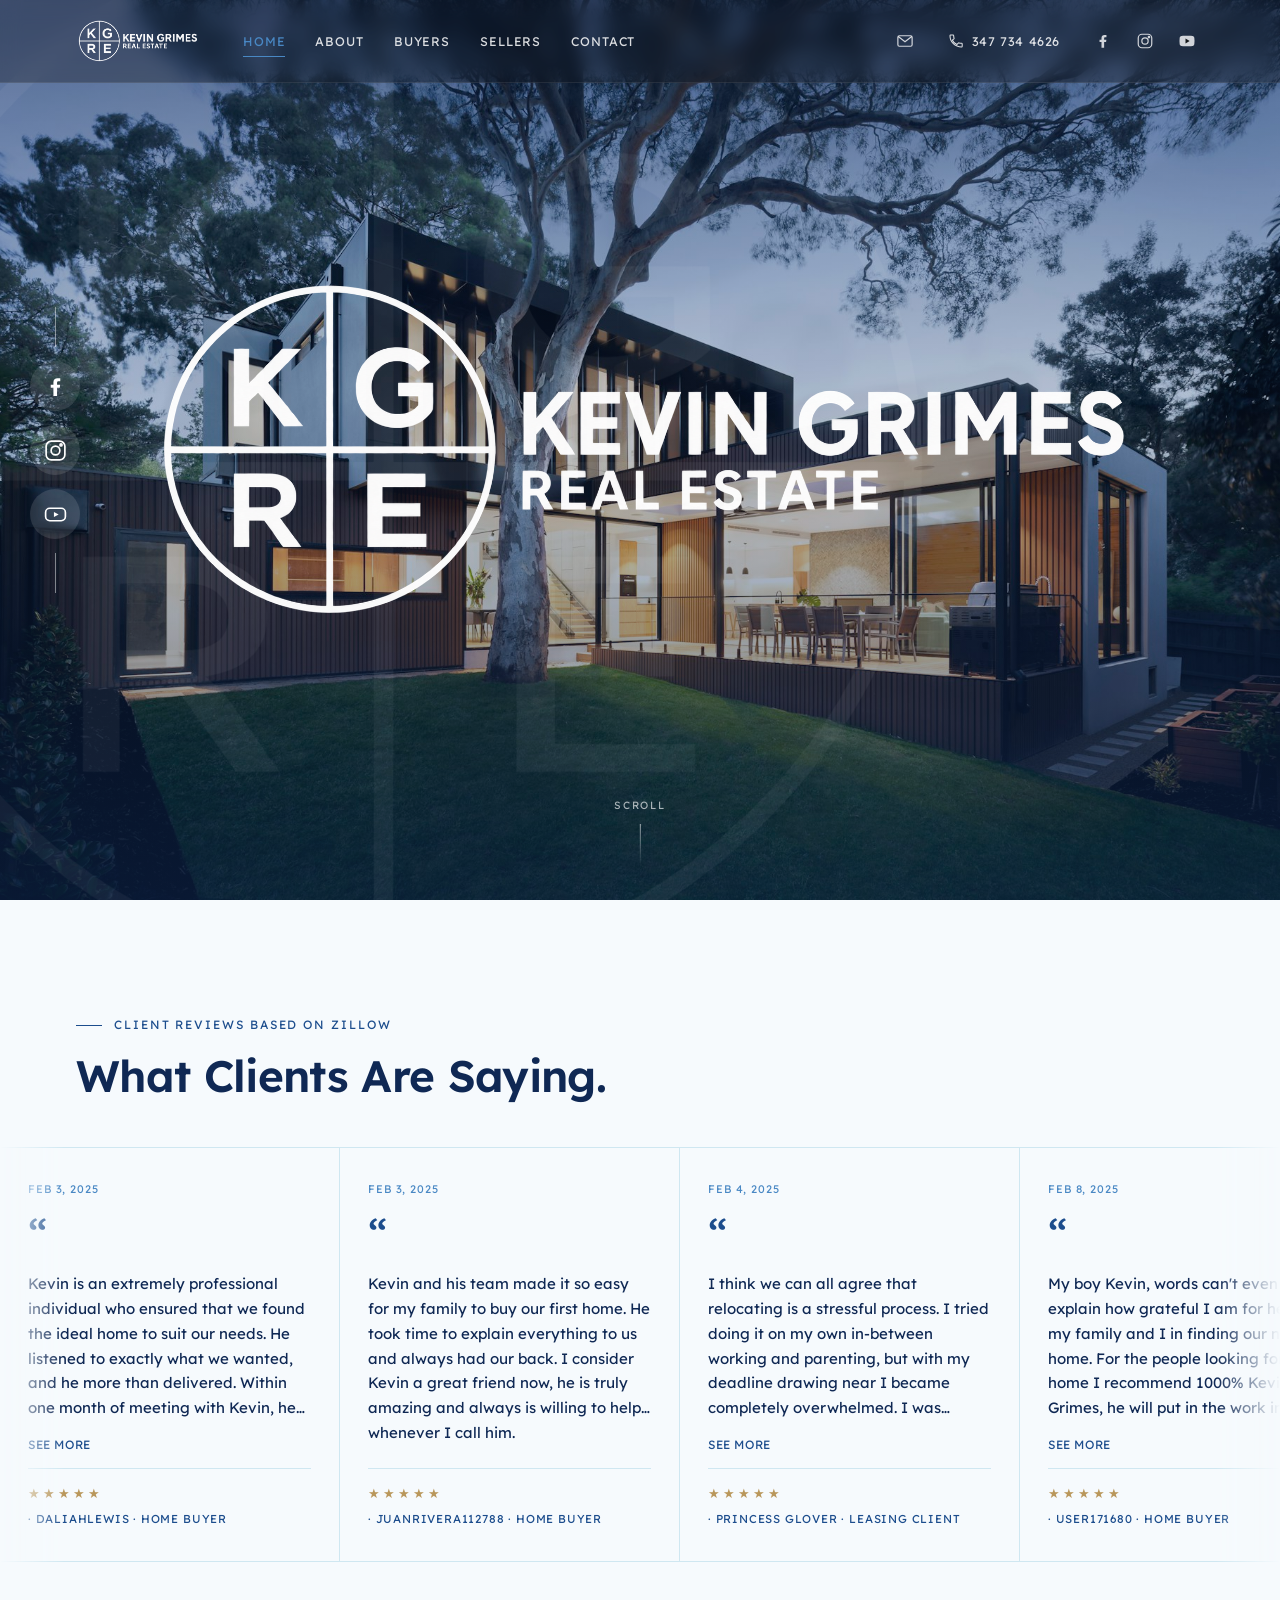
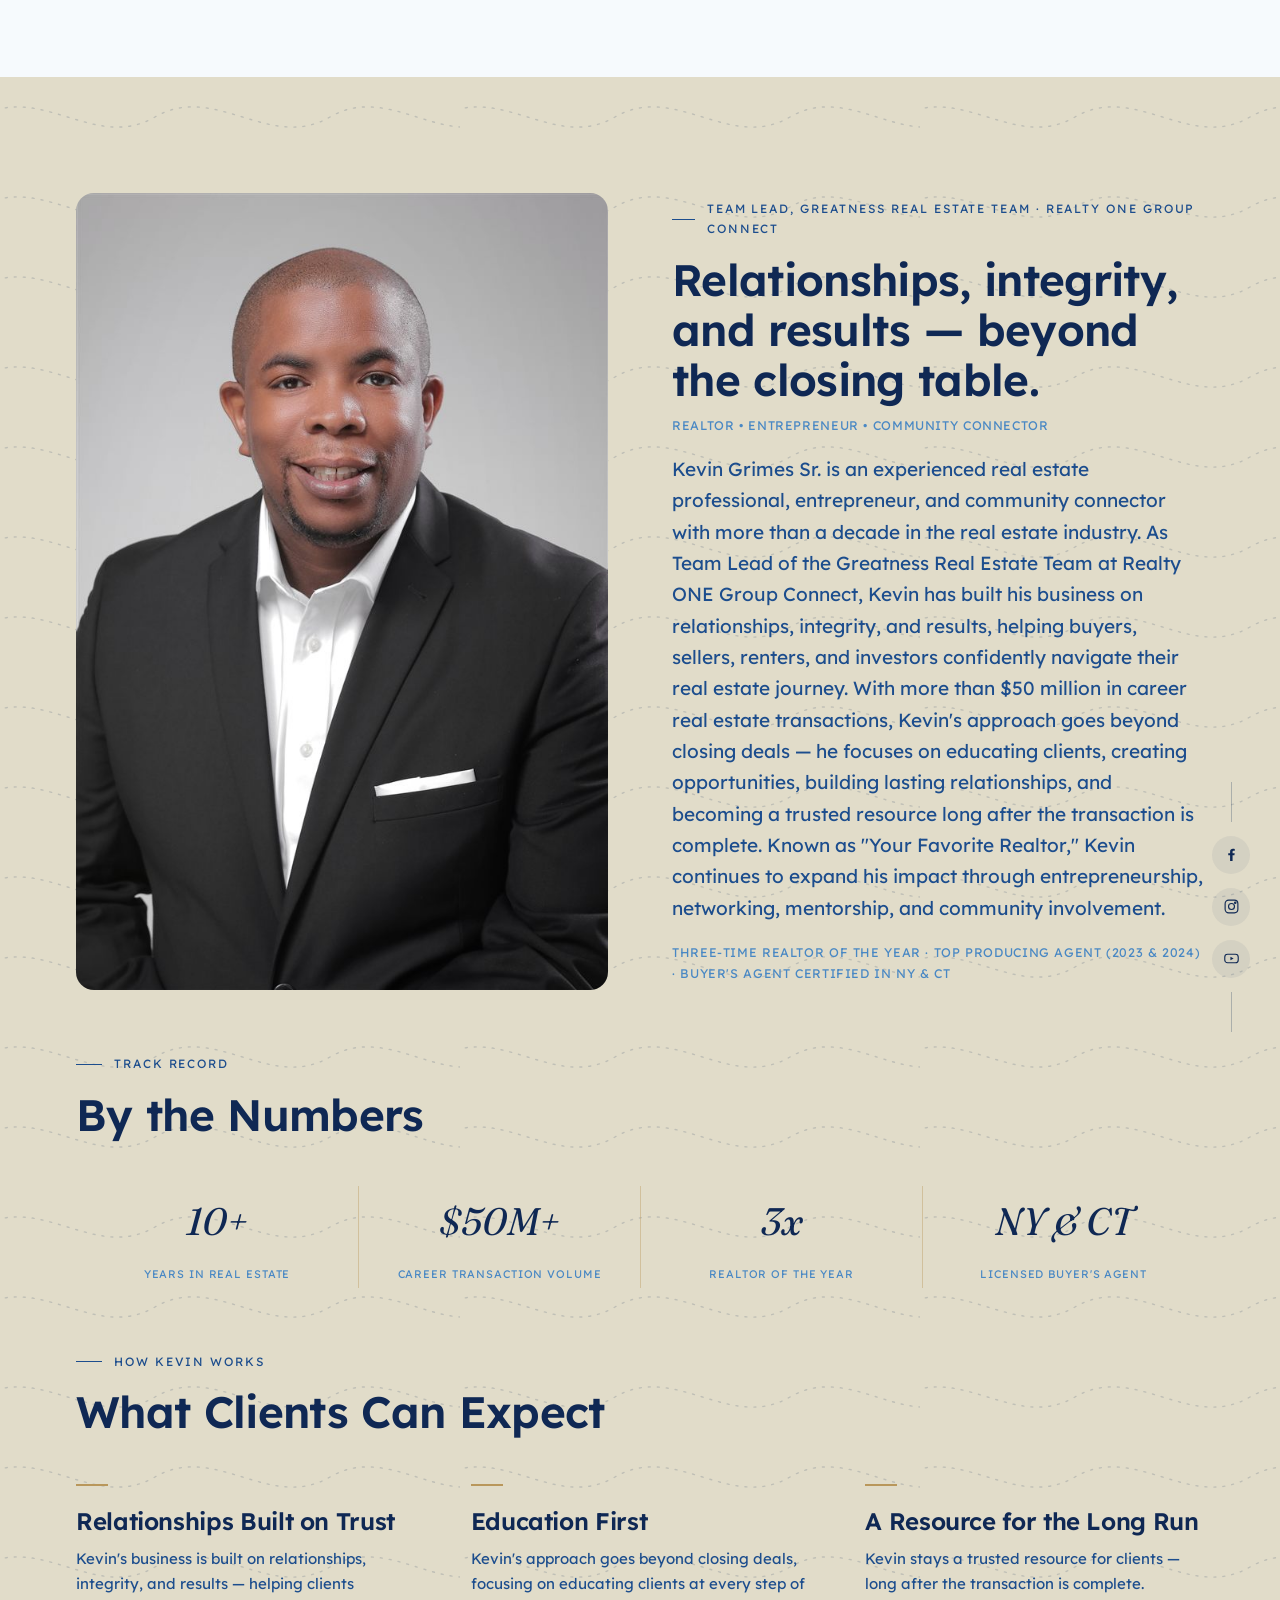
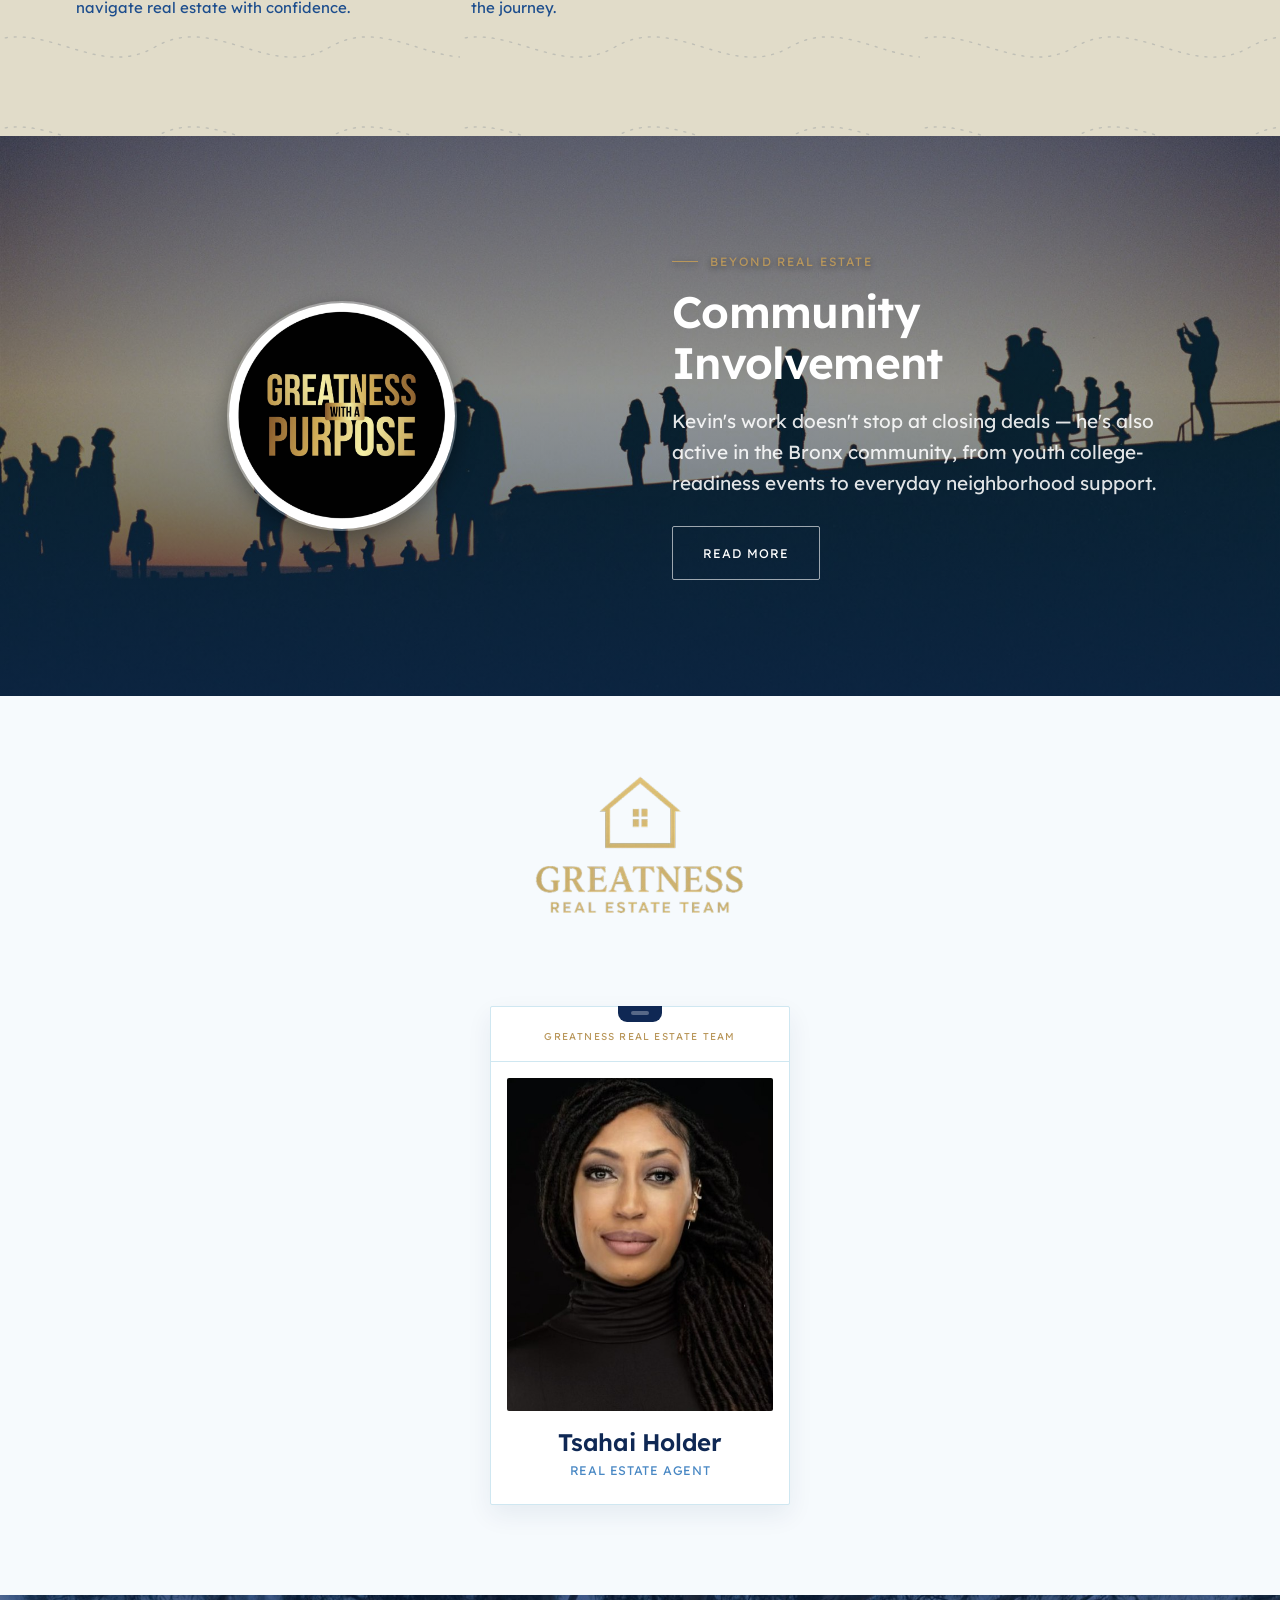
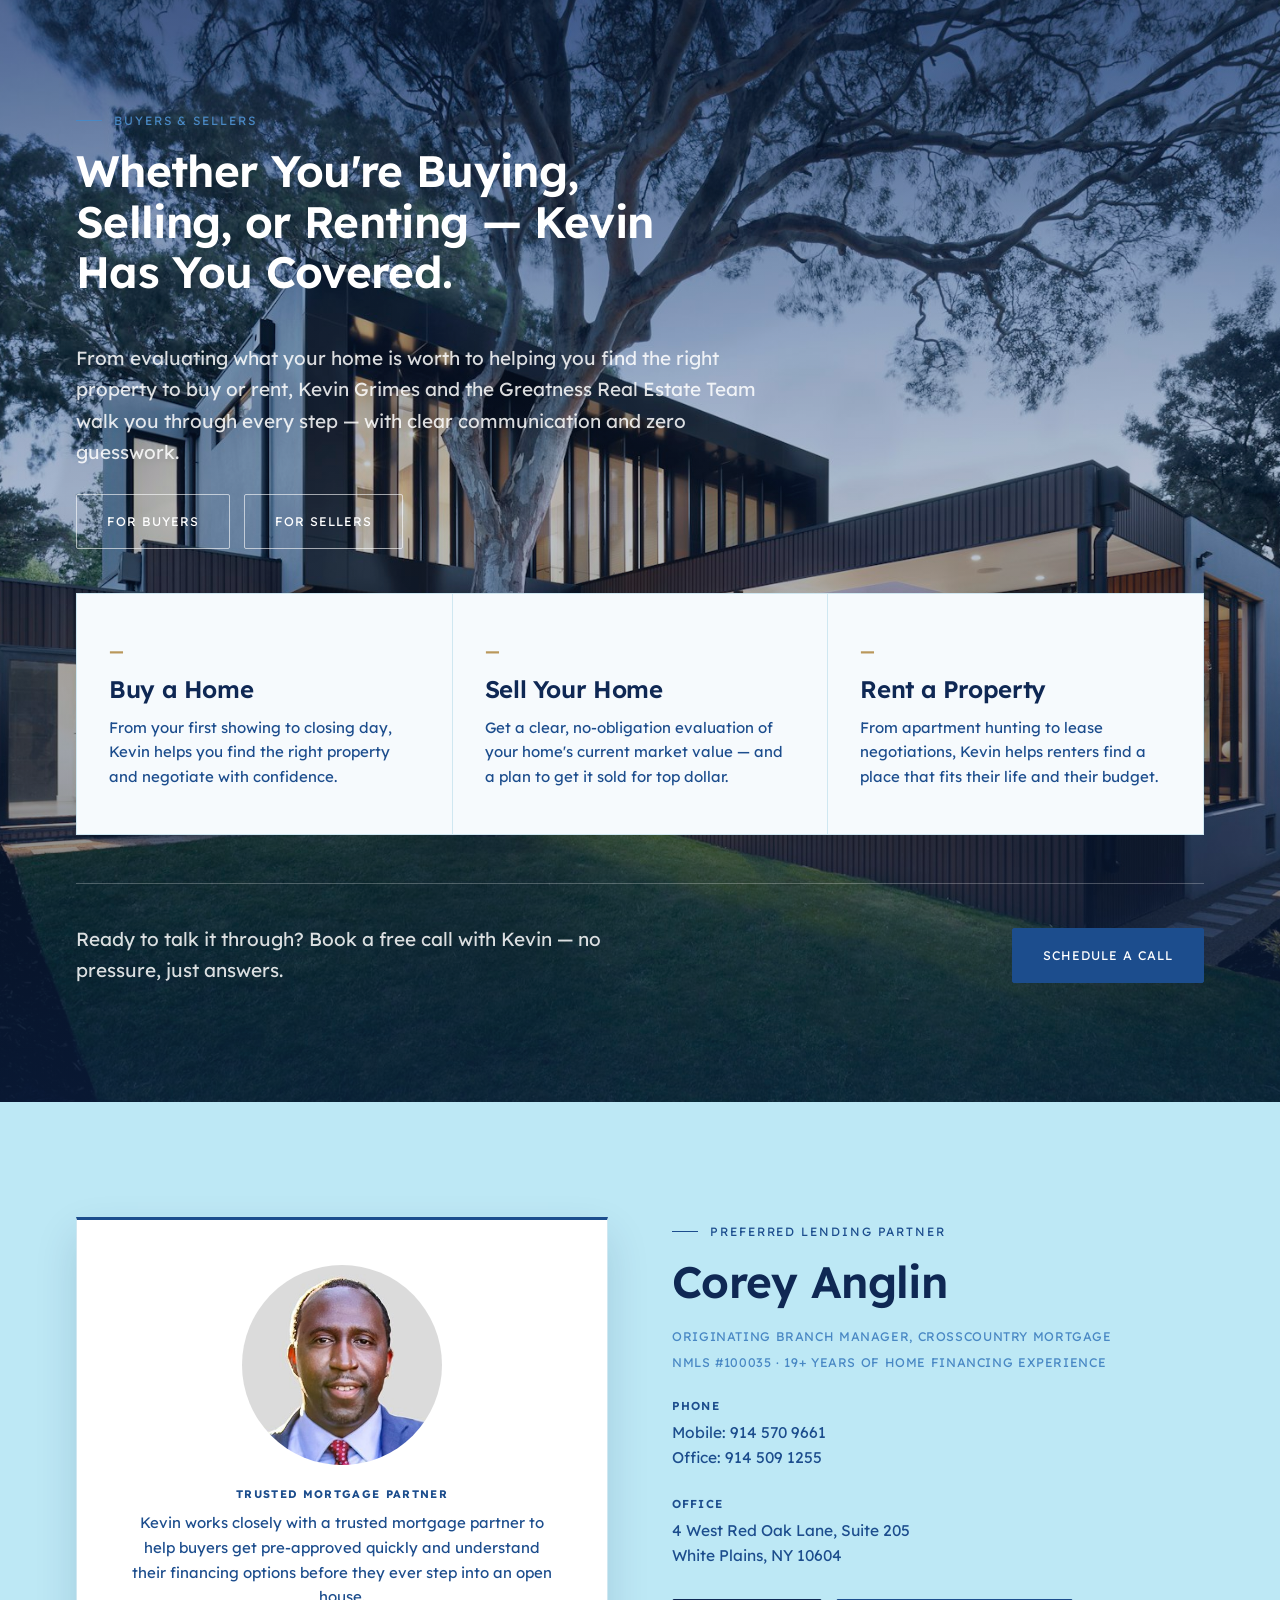
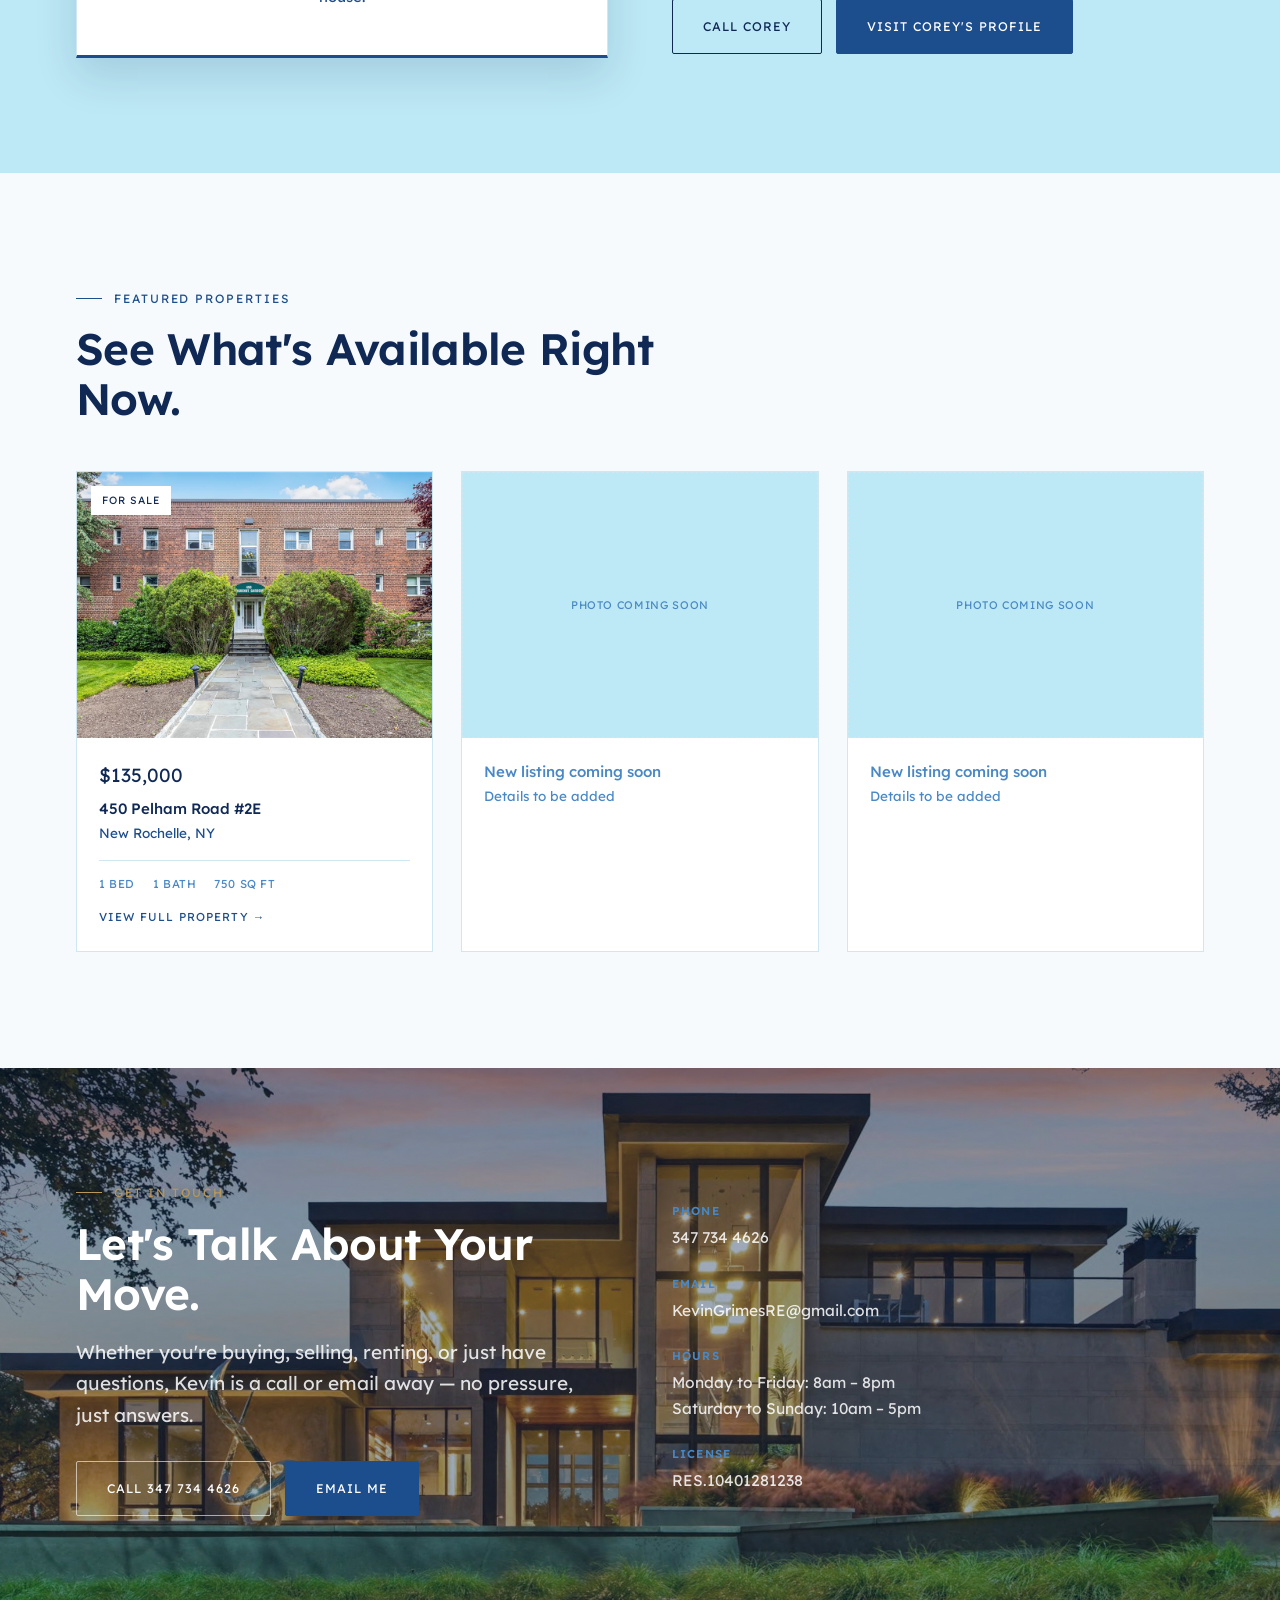
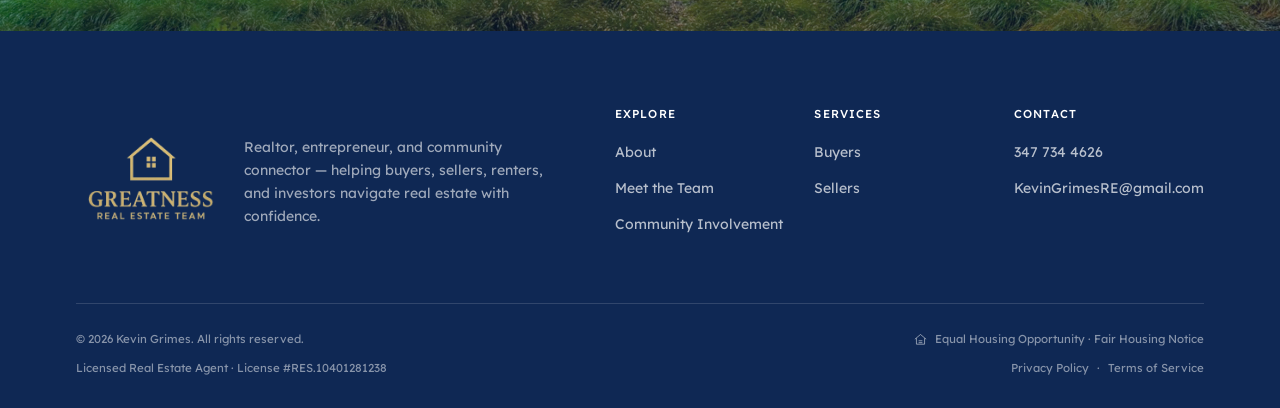
==== commit b8172475: "Add files via upload" ====
--- a/index.html
+++ b/index.html
@@ -4,7 +4,7 @@
 <meta charset="UTF-8">
 <meta name="viewport" content="width=device-width, initial-scale=1.0">
 <title>Kevin Grimes | Real Estate</title>
-<meta name="description" content="Kevin Grimes Sr. — Realtor, entrepreneur, and community connector. Team Lead of the Greatness Real Estate Team at Realty ONE Group Connect, helping buyers, sellers, and renters navigate real estate with confidence.">
+<meta name="description" content="Kevin Grimes — Realtor, entrepreneur, and community connector helping buyers, sellers, and renters navigate real estate with confidence.">
 
 <!-- PLACEHOLDER DOMAIN — site isn't live yet. Find-and-replace
      https://www.kevingrimesre.com/ with the real domain once it's set,
@@ -13,9 +13,9 @@
 
 <!-- Open Graph (Facebook, LinkedIn, iMessage, etc.) -->
 <meta property="og:type" content="website">
-<meta property="og:site_name" content="Kevin Grimes Sr. Real Estate">
-<meta property="og:title" content="Kevin Grimes Sr. | Real Estate">
-<meta property="og:description" content="Kevin Grimes Sr. — Realtor, entrepreneur, and community connector. Team Lead of the Greatness Real Estate Team at Realty ONE Group Connect, helping buyers, sellers, and renters navigate real estate with confidence.">
+<meta property="og:site_name" content="Kevin Grimes | Real Estate">
+<meta property="og:title" content="Kevin Grimes | Real Estate">
+<meta property="og:description" content="Kevin Grimes — Realtor, entrepreneur, and community connector helping buyers, sellers, and renters navigate real estate with confidence.">
 <meta property="og:url" content="https://www.kevingrimesre.com/">
 <meta property="og:image" content="https://www.kevingrimesre.com/images/kgre-header.png">
 <meta property="og:image:width" content="2172">
@@ -24,8 +24,8 @@
 
 <!-- Twitter/X Card -->
 <meta name="twitter:card" content="summary_large_image">
-<meta name="twitter:title" content="Kevin Grimes Sr. | Real Estate">
-<meta name="twitter:description" content="Kevin Grimes Sr. — Realtor, entrepreneur, and community connector helping buyers, sellers, and renters navigate real estate with confidence.">
+<meta name="twitter:title" content="Kevin Grimes | Real Estate">
+<meta name="twitter:description" content="Kevin Grimes — Realtor, entrepreneur, and community connector helping buyers, sellers, and renters navigate real estate with confidence.">
 <meta name="twitter:image" content="https://www.kevingrimesre.com/images/kgre-header.png">
 
 <!-- Favicon — reuses the existing KGRE circle mark, no new asset needed -->
@@ -46,7 +46,7 @@
 {
   "@context": "https://schema.org",
   "@type": "RealEstateAgent",
-  "name": "Kevin Grimes Sr.",
+  "name": "Kevin Grimes",
   "alternateName": "Greatness Real Estate Team",
   "url": "https://www.kevingrimesre.com/",
   "image": "https://www.kevingrimesre.com/images/kgsr-pic.JPG",
@@ -75,7 +75,7 @@
 <header class="site-header">
   <div class="wrap">
     <a href="index.html" class="brand">
-      <img src="images/kgre-header.png" alt="Kevin Grimes Sr. Real Estate" class="brand-logo" width="2172" height="724">
+      <img src="images/kgre-header.png" alt="Kevin Grimes Real Estate" class="brand-logo" width="2172" height="724">
     </a>
 
     <div class="nav-collapse">
@@ -120,11 +120,17 @@
 <main id="main">
 
 <!-- =========================================================
-     LANDING / HERO — full viewport height
-     Swap the gradient in .hero-media for a real photo:
-       background-image: url('images/hero.jpg');
+     LANDING / HERO — full viewport height, background slideshow
+     (hero-1.jpg through hero-6.jpg, crossfaded in main.js)
      ========================================================= -->
 <section class="hero" id="home">
+  <!-- The visual hero has no on-screen headline (wordmark logo stands
+       in for it — see the "Centered wordmark logo" comment below), so
+       the page had no real <h1> at all. This one is sr-only: same
+       text a visible headline would carry, present for SEO/screen
+       readers without changing the hero's look. -->
+  <h1 class="sr-only">Kevin Grimes — Realtor Serving New York &amp; Connecticut</h1>
+
   <!-- Background slideshow — crossfades to the next image every 3s (see main.js) -->
   <div class="hero-media" aria-hidden="true">
     <div class="hero-slide active" style="background-image:url('images/hero-1.jpg')"></div>
@@ -139,7 +145,7 @@
   <img src="images/kgre-logo.png" alt="" class="hero-watermark" aria-hidden="true" width="1254" height="1254">
 
   <!-- Centered wordmark logo -->
-  <img src="images/kgre-header.png" alt="Kevin Grimes Sr. Real Estate" class="hero-logo" width="2172" height="724">
+  <img src="images/kgre-header.png" alt="Kevin Grimes Real Estate" class="hero-logo" width="2172" height="724">
 
   <!-- Vertical social rail, left edge -->
   <div class="hero-socials">
@@ -174,31 +180,182 @@
   <div class="wrap">
     <div class="section-head">
       <div>
-        <p class="eyebrow">Client Reviews</p>
+        <p class="eyebrow">Client Reviews Based on Zillow</p>
         <h2>What Clients Are Saying.</h2>
       </div>
     </div>
-
-    <div class="reviews">
-      <div class="review reveal">
-        <span class="mark" aria-hidden="true">&ldquo;</span>
-        <p>Mr. Grimes was exceptionally proficient in renting our apartment. His business etiquette was admirable. He executed what we asked for and more. Should the need arise for anything to do with Real estate, Mr. Grimes is definitely my first choice.</p>
-        <span class="who">&middot; raqfran5</span>
-      </div>
-
-      <div class="review reveal">
-        <span class="mark" aria-hidden="true">&ldquo;</span>
-        <p>Working with Kevin was an absolute pleasure. He listened to our exact needs and found our dream home in less than a month! The entire buying process was effortless. Kevin is professional, approachable, and truly delivers results. I highly recommend Kevin and his team!</p>
-        <span class="who">&middot; daliahlewis</span>
-      </div>
-
-      <div class="review reveal">
-        <span class="mark" aria-hidden="true">&ldquo;</span>
-        <p>Kevin and his team made it so easy for my family to buy our first home he took time to explain everything to us and always had our back I consider Kevin a great friend now he is truly amazing and always is willing to help when ever I call him.</p>
-        <span class="who">&middot; juanrivera112788</span>
-      </div>
-    </div>
-  </div>
+  </div>
+
+  <!-- Auto-scrolling carousel: 7 reviews, track duplicated once so
+       the loop has no visible seam (see .reviews-carousel in
+       style.css). Moved outside .wrap so it runs edge-to-edge instead
+       of being boxed in by the wrap's max-width/gutter. Slow,
+       continuous drift to the left; pauses on hover/focus so it's
+       readable, and freezes entirely under prefers-reduced-motion
+       (site-wide rule at the top of the stylesheet already zeroes
+       animation-duration). -->
+  <div class="reviews-carousel reveal">
+      <div class="reviews-row">
+      <div class="reviews-track">
+        <div class="review">
+          <span class="review-date">Feb 3, 2025</span>
+          <span class="mark" aria-hidden="true">&ldquo;</span>
+          <p>Kevin is an extremely professional individual who ensured that we found the ideal home to suit our needs. He listened to exactly what we wanted, and he more than delivered. Within one month of meeting with Kevin, he was able to find our dream home. The whole process was seamless. He's also very personable and down to earth. Working with him was a pleasure and I would highly recommend him and his team to find you your dream home.</p>
+          <button type="button" class="review-toggle" aria-expanded="false">See more</button>
+          <div class="review-foot">
+            <span class="review-stars" aria-label="5 out of 5 stars">&#9733;&#9733;&#9733;&#9733;&#9733;</span>
+            <span class="who">&middot; daliahlewis &middot; Home Buyer</span>
+          </div>
+        </div>
+
+        <div class="review">
+          <span class="review-date">Feb 3, 2025</span>
+          <span class="mark" aria-hidden="true">&ldquo;</span>
+          <p>Kevin and his team made it so easy for my family to buy our first home. He took time to explain everything to us and always had our back. I consider Kevin a great friend now, he is truly amazing and always is willing to help whenever I call him.</p>
+          <button type="button" class="review-toggle" aria-expanded="false">See more</button>
+          <div class="review-foot">
+            <span class="review-stars" aria-label="5 out of 5 stars">&#9733;&#9733;&#9733;&#9733;&#9733;</span>
+            <span class="who">&middot; juanrivera112788 &middot; Home Buyer</span>
+          </div>
+        </div>
+
+        <div class="review">
+          <span class="review-date">Feb 4, 2025</span>
+          <span class="mark" aria-hidden="true">&ldquo;</span>
+          <p>I think we can all agree that relocating is a stressful process. I tried doing it on my own in-between working and parenting, but with my deadline drawing near I became completely overwhelmed. I was referred to Kevin and he was more than happy to assist. Within a month's time he found my dream apartment. He was very responsive and concrete with communication. I loved that he was attentive to details of my likings. His client focused mindset is definitely unmatched. He was very knowledgeable about the areas of viewings he showed and about the market in general. Kevin operated from day one with honesty and integrity. He was very resourceful. Kevin wasn't the average realtor, Kevin cared and it showed in everything he did.</p>
+          <button type="button" class="review-toggle" aria-expanded="false">See more</button>
+          <div class="review-foot">
+            <span class="review-stars" aria-label="5 out of 5 stars">&#9733;&#9733;&#9733;&#9733;&#9733;</span>
+            <span class="who">&middot; Princess glover &middot; Leasing Client</span>
+          </div>
+        </div>
+
+        <div class="review">
+          <span class="review-date">Feb 8, 2025</span>
+          <span class="mark" aria-hidden="true">&ldquo;</span>
+          <p>My boy Kevin, words can't even explain how grateful I am for helping my family and I in finding our new home. For the people looking for a home I recommend 1000% Kevin Grimes, he will put in the work in order to find the home for you, not only will he find a home for you but will fight in order to get you the home no matter what. Thanks again brother, you are always invited to the family BBQ.</p>
+          <button type="button" class="review-toggle" aria-expanded="false">See more</button>
+          <div class="review-foot">
+            <span class="review-stars" aria-label="5 out of 5 stars">&#9733;&#9733;&#9733;&#9733;&#9733;</span>
+            <span class="who">&middot; user171680 &middot; Home Buyer</span>
+          </div>
+        </div>
+
+        <div class="review">
+          <span class="review-date">Feb 21, 2025</span>
+          <span class="mark" aria-hidden="true">&ldquo;</span>
+          <p>Mr. Grimes was exceptionally proficient in renting our apartment. His business etiquette was admirable. He executed what we asked for and more. Should the need arise for anything to do with Real estate, Mr. Grimes is definitely my first choice.</p>
+          <button type="button" class="review-toggle" aria-expanded="false">See more</button>
+          <div class="review-foot">
+            <span class="review-stars" aria-label="5 out of 5 stars">&#9733;&#9733;&#9733;&#9733;&#9733;</span>
+            <span class="who">&middot; raqfran5 &middot; Leasing Client</span>
+          </div>
+        </div>
+
+        <div class="review">
+          <span class="review-date">Apr 22, 2025</span>
+          <span class="mark" aria-hidden="true">&ldquo;</span>
+          <p>Finding the right home can be overwhelming! Working with Mr. Grimes made it easier. He was professional, patient and reliable. His outstanding communication and follow through on addressing concerns made him a credible source to work with. He possesses strong negotiation skills that favor his clients. I highly recommend Mr. Grimes as your agent.</p>
+          <button type="button" class="review-toggle" aria-expanded="false">See more</button>
+          <div class="review-foot">
+            <span class="review-stars" aria-label="5 out of 5 stars">&#9733;&#9733;&#9733;&#9733;&#9733;</span>
+            <span class="who">&middot; ms hammett15 &middot; Leasing Client</span>
+          </div>
+        </div>
+
+        <div class="review">
+          <span class="review-date">Jul 1, 2025</span>
+          <span class="mark" aria-hidden="true">&ldquo;</span>
+          <p>Kevin was extremely knowledgeable and patient. I don't know the amount of houses we seen, but it was definitely over 10 and each time he was as excited as I was to see them. Contacted at anytime of night and he responded with attentiveness to make sure the deal was done. If I or friends have to house hunt in the future, please believe that I'm calling Kevin.</p>
+          <button type="button" class="review-toggle" aria-expanded="false">See more</button>
+          <div class="review-foot">
+            <span class="review-stars" aria-label="5 out of 5 stars">&#9733;&#9733;&#9733;&#9733;&#9733;</span>
+            <span class="who">&middot; yannickc1985 &middot; Home Buyers</span>
+          </div>
+        </div>
+      </div>
+
+      <!-- Duplicate set, hidden from assistive tech and tab order — exists only so the marquee loop is seamless. -->
+      <div class="reviews-track" aria-hidden="true">
+        <div class="review">
+          <span class="review-date">Feb 3, 2025</span>
+          <span class="mark" aria-hidden="true">&ldquo;</span>
+          <p>Kevin is an extremely professional individual who ensured that we found the ideal home to suit our needs. He listened to exactly what we wanted, and he more than delivered. Within one month of meeting with Kevin, he was able to find our dream home. The whole process was seamless. He's also very personable and down to earth. Working with him was a pleasure and I would highly recommend him and his team to find you your dream home.</p>
+          <button type="button" class="review-toggle" aria-expanded="false" tabindex="-1">See more</button>
+          <div class="review-foot">
+            <span class="review-stars" aria-label="5 out of 5 stars">&#9733;&#9733;&#9733;&#9733;&#9733;</span>
+            <span class="who">&middot; daliahlewis &middot; Home Buyer</span>
+          </div>
+        </div>
+
+        <div class="review">
+          <span class="review-date">Feb 3, 2025</span>
+          <span class="mark" aria-hidden="true">&ldquo;</span>
+          <p>Kevin and his team made it so easy for my family to buy our first home. He took time to explain everything to us and always had our back. I consider Kevin a great friend now, he is truly amazing and always is willing to help whenever I call him.</p>
+          <button type="button" class="review-toggle" aria-expanded="false" tabindex="-1">See more</button>
+          <div class="review-foot">
+            <span class="review-stars" aria-label="5 out of 5 stars">&#9733;&#9733;&#9733;&#9733;&#9733;</span>
+            <span class="who">&middot; juanrivera112788 &middot; Home Buyer</span>
+          </div>
+        </div>
+
+        <div class="review">
+          <span class="review-date">Feb 4, 2025</span>
+          <span class="mark" aria-hidden="true">&ldquo;</span>
+          <p>I think we can all agree that relocating is a stressful process. I tried doing it on my own in-between working and parenting, but with my deadline drawing near I became completely overwhelmed. I was referred to Kevin and he was more than happy to assist. Within a month's time he found my dream apartment. He was very responsive and concrete with communication. I loved that he was attentive to details of my likings. His client focused mindset is definitely unmatched. He was very knowledgeable about the areas of viewings he showed and about the market in general. Kevin operated from day one with honesty and integrity. He was very resourceful. Kevin wasn't the average realtor, Kevin cared and it showed in everything he did.</p>
+          <button type="button" class="review-toggle" aria-expanded="false" tabindex="-1">See more</button>
+          <div class="review-foot">
+            <span class="review-stars" aria-label="5 out of 5 stars">&#9733;&#9733;&#9733;&#9733;&#9733;</span>
+            <span class="who">&middot; Princess glover &middot; Leasing Client</span>
+          </div>
+        </div>
+
+        <div class="review">
+          <span class="review-date">Feb 8, 2025</span>
+          <span class="mark" aria-hidden="true">&ldquo;</span>
+          <p>My boy Kevin, words can't even explain how grateful I am for helping my family and I in finding our new home. For the people looking for a home I recommend 1000% Kevin Grimes, he will put in the work in order to find the home for you, not only will he find a home for you but will fight in order to get you the home no matter what. Thanks again brother, you are always invited to the family BBQ.</p>
+          <button type="button" class="review-toggle" aria-expanded="false" tabindex="-1">See more</button>
+          <div class="review-foot">
+            <span class="review-stars" aria-label="5 out of 5 stars">&#9733;&#9733;&#9733;&#9733;&#9733;</span>
+            <span class="who">&middot; user171680 &middot; Home Buyer</span>
+          </div>
+        </div>
+
+        <div class="review">
+          <span class="review-date">Feb 21, 2025</span>
+          <span class="mark" aria-hidden="true">&ldquo;</span>
+          <p>Mr. Grimes was exceptionally proficient in renting our apartment. His business etiquette was admirable. He executed what we asked for and more. Should the need arise for anything to do with Real estate, Mr. Grimes is definitely my first choice.</p>
+          <button type="button" class="review-toggle" aria-expanded="false" tabindex="-1">See more</button>
+          <div class="review-foot">
+            <span class="review-stars" aria-label="5 out of 5 stars">&#9733;&#9733;&#9733;&#9733;&#9733;</span>
+            <span class="who">&middot; raqfran5 &middot; Leasing Client</span>
+          </div>
+        </div>
+
+        <div class="review">
+          <span class="review-date">Apr 22, 2025</span>
+          <span class="mark" aria-hidden="true">&ldquo;</span>
+          <p>Finding the right home can be overwhelming! Working with Mr. Grimes made it easier. He was professional, patient and reliable. His outstanding communication and follow through on addressing concerns made him a credible source to work with. He possesses strong negotiation skills that favor his clients. I highly recommend Mr. Grimes as your agent.</p>
+          <button type="button" class="review-toggle" aria-expanded="false" tabindex="-1">See more</button>
+          <div class="review-foot">
+            <span class="review-stars" aria-label="5 out of 5 stars">&#9733;&#9733;&#9733;&#9733;&#9733;</span>
+            <span class="who">&middot; ms hammett15 &middot; Leasing Client</span>
+          </div>
+        </div>
+
+        <div class="review">
+          <span class="review-date">Jul 1, 2025</span>
+          <span class="mark" aria-hidden="true">&ldquo;</span>
+          <p>Kevin was extremely knowledgeable and patient. I don't know the amount of houses we seen, but it was definitely over 10 and each time he was as excited as I was to see them. Contacted at anytime of night and he responded with attentiveness to make sure the deal was done. If I or friends have to house hunt in the future, please believe that I'm calling Kevin.</p>
+          <button type="button" class="review-toggle" aria-expanded="false" tabindex="-1">See more</button>
+          <div class="review-foot">
+            <span class="review-stars" aria-label="5 out of 5 stars">&#9733;&#9733;&#9733;&#9733;&#9733;</span>
+            <span class="who">&middot; yannickc1985 &middot; Home Buyers</span>
+          </div>
+        </div>
+      </div>
+      </div>
+    </div>
 </section>
 
 
@@ -327,7 +484,10 @@
   <div class="wrap">
     <img src="images/greatness-realestate-team.png" alt="Greatness Real Estate Team" class="team-logo" width="700" height="700" loading="lazy">
 
-    <div class="team-grid">
+    <!-- Only one team member confirmed so far — team-grid becomes
+         team-grid-single so the one real card doesn't stretch to fill
+         a 3-column row. See .team-grid-single in style.css. -->
+    <div class="team-grid team-grid-single">
       <div class="team-member reveal">
         <!-- ID-card treatment: grommet tab reads as a badge hole-punch,
              org strip echoes the team-logo above, photo is a straight
@@ -336,42 +496,11 @@
           <span class="id-card-clip" aria-hidden="true"></span>
           <p class="id-card-org">Greatness Real Estate Team</p>
           <div class="id-card-photo">
-            <img src="images/team-1.jpg" alt="Maria Chen" width="800" height="1198" loading="lazy">
+            <img src="images/tsahai-holder.jpg" alt="Tsahai Holder" width="473" height="590" loading="lazy">
           </div>
           <div class="id-card-body">
-            <h3>Maria Chen</h3>
-            <p class="team-role">Buyer's Agent</p>
-            <p class="id-card-desc">Guides first-time and move-up buyers from the first showing to the closing table.</p>
-          </div>
-        </div>
-      </div>
-
-      <div class="team-member reveal">
-        <div class="id-card">
-          <span class="id-card-clip" aria-hidden="true"></span>
-          <p class="id-card-org">Greatness Real Estate Team</p>
-          <div class="id-card-photo">
-            <img src="images/team-2.jpg" alt="David Whitfield" width="800" height="1200" loading="lazy">
-          </div>
-          <div class="id-card-body">
-            <h3>David Whitfield</h3>
-            <p class="team-role">Listing Specialist</p>
-            <p class="id-card-desc">Builds the pricing and staging strategy that gets a listing noticed, and sold, fast.</p>
-          </div>
-        </div>
-      </div>
-
-      <div class="team-member reveal">
-        <div class="id-card">
-          <span class="id-card-clip" aria-hidden="true"></span>
-          <p class="id-card-org">Greatness Real Estate Team</p>
-          <div class="id-card-photo">
-            <img src="images/team-3.jpg" alt="Sophia Ramirez" width="800" height="1007" loading="lazy">
-          </div>
-          <div class="id-card-body">
-            <h3>Sophia Ramirez</h3>
-            <p class="team-role">Client Relations Manager</p>
-            <p class="id-card-desc">The first call and the last check-in, keeping every client in the loop from contract to keys.</p>
+            <h3>Tsahai Holder</h3>
+            <p class="team-role">Real Estate Agent</p>
           </div>
         </div>
       </div>
@@ -402,7 +531,7 @@
       </div>
     </div>
 
-    <p class="lede reveal">From evaluating what your home is worth to helping you find the right property to buy or rent, Kevin Grimes Sr. and the Greatness Real Estate Team walk you through every step — with clear communication and zero guesswork.</p>
+    <p class="lede reveal">From evaluating what your home is worth to helping you find the right property to buy or rent, Kevin Grimes and the Greatness Real Estate Team walk you through every step — with clear communication and zero guesswork.</p>
 
     <div class="contact-links reveal" style="margin:26px 0 44px;">
       <a href="buyers.html" class="btn btn-light">For Buyers</a>
@@ -418,8 +547,14 @@
 
       <div class="tile reveal" style="--tile-bg:url('images/hero-3.jpg')">
         <span class="num" aria-hidden="true">&mdash;</span>
-        <h3>Sell your Home</h3>
+        <h3>Sell Your Home</h3>
         <p>Get a clear, no-obligation evaluation of your home's current market value — and a plan to get it sold for top dollar.</p>
+      </div>
+
+      <div class="tile reveal" style="--tile-bg:url('images/hero-5.jpg')">
+        <span class="num" aria-hidden="true">&mdash;</span>
+        <h3>Rent a Property</h3>
+        <p>From apartment hunting to lease negotiations, Kevin helps renters find a place that fits their life and their budget.</p>
       </div>
     </div>
 
@@ -548,11 +683,10 @@
            boxing them (empty space) — real dimensions means the box
            always exactly matches the visible photo, so there's never
            dead space between the image and its caption.
-           Note: property-1-exterior2.jpg was added to the images folder
-           but is a byte-for-byte duplicate of property-1-exterior.jpg
-           (verified via checksum) — left out of the gallery so the same
-           photo doesn't appear twice; the file's still on disk if that
-           was a mistake and a different photo was meant to go there. -->
+           Note: property-1-exterior2.jpg was a byte-for-byte duplicate
+           of property-1-exterior.jpg (verified via checksum) and has
+           been deleted from the images folder — if a different photo
+           was meant to go there, it'll need to be re-added. -->
       <div class="property-modal-gallery">
         <figure>
           <img src="images/listings/property-1-exterior.jpg" alt="450 Pelham Road #2E — exterior" width="1024" height="682" loading="lazy">
@@ -683,7 +817,7 @@
 
     <div class="footer-bottom">
       <div class="footer-bottom-left">
-        <span>&copy; <span id="year">2026</span> Kevin Grimes Sr. All rights reserved.</span>
+        <span>&copy; <span id="year">2026</span> Kevin Grimes. All rights reserved.</span>
         <span>Licensed Real Estate Agent · License #RES.10401281238</span>
       </div>
       <div class="footer-bottom-right">
--- a/style.css
+++ b/style.css
@@ -518,23 +518,6 @@
 #listings .section-cta { border-top-color: rgba(255,255,255,.25); }
 #listings .section-cta p { color: rgba(255,255,255,.85); }
 
-/* Only 2 tiles here (Buy/Sell — Rent was removed), so drop this
-   instance from the shared 3-column .tiles grid to 2 and center it
-   at a capped width, instead of leaving an empty third column.
-   Scoped to #listings so the About section's tiles-minimal (still a
-   real 3-up) is untouched. */
-#listings .tiles {
-  grid-template-columns: repeat(2, 1fr);
-  max-width: 760px;
-  margin: 0 auto;
-}
-/* The ID-scoped selector above outranks the shared .tiles responsive
-   rules below (specificity, not source order), so it needs its own
-   mobile override or it would stay stuck at 2 columns on phones. */
-@media (max-width: 620px) {
-  #listings .tiles { grid-template-columns: 1fr; max-width: 420px; }
-}
-
 .section-head {
   display: flex;
   justify-content: space-between;
@@ -734,7 +717,8 @@
 
 @media (min-width: 1300px) {
   .topic-rail { display: flex; }
-  #buyers-intro .topic-nav { display: none; }
+  #buyers-intro .topic-nav,
+  #sellers-intro .topic-nav { display: none; }
 }
 
 /* Buyers guide intro — photo band. Same photo-hero pattern as the
@@ -1159,23 +1143,87 @@
   color: var(--ink-faint);
 }
 
-/* --- Reviews ------------------------------------------- */
-.reviews {
-  display: grid;
-  grid-template-columns: repeat(3, 1fr);
-  gap: 1px;
-  background: var(--line);
-  border: 1px solid var(--line);
-}
+/* --- Reviews / testimonials carousel -------------------- */
+/* Auto-scrolling marquee. The track is duplicated once in the
+   markup, so animating exactly -50% is one full loop with no visible
+   seam or reset-jump. Edge mask fades cards in/out instead of
+   cutting them off mid-card. Pauses on hover/focus to read; freezes
+   under prefers-reduced-motion via the site-wide rule at the top of
+   this file (animation-duration: .01ms !important). */
+.reviews-carousel {
+  overflow: hidden;
+  border-top: 1px solid var(--line);
+  border-bottom: 1px solid var(--line);
+  -webkit-mask-image: linear-gradient(to right, transparent, #000 5%, #000 95%, transparent);
+          mask-image: linear-gradient(to right, transparent, #000 5%, #000 95%, transparent);
+}
+/* Both the visible set and its aria-hidden duplicate live inside one
+   flex row so the animation can slide the whole thing by exactly
+   -50% (one full set's width) and loop with no gap or jump. */
+.reviews-carousel > .reviews-row {
+  display: flex;
+  width: max-content;
+  animation: reviews-scroll 64s linear infinite;
+}
+.reviews-carousel:hover > .reviews-row,
+.reviews-carousel:focus-within > .reviews-row { animation-play-state: paused; }
+.reviews-track { display: flex; }
+
 .review {
+  flex: 0 0 340px;
   background: var(--bg);
   padding: 32px 28px;
   display: flex;
   flex-direction: column;
   gap: 16px;
+  border-right: 1px solid var(--line);
+}
+/* Optional — only present on cards where we have a real review date.
+   Sits above the quote mark instead of buried in the footer, so it
+   reads as "when this happened" at a glance. */
+.review-date {
+  font-family: var(--mono);
+  font-size: 11px;
+  letter-spacing: .08em;
+  text-transform: uppercase;
+  color: var(--ink-faint);
 }
 .review .mark { font-family: var(--display); font-size: 42px; line-height: 1; color: var(--accent); }
-.review p { font-size: 15px; flex-grow: 1; }
+
+/* Clamped by default so one long review doesn't blow out every card's
+   height in the row (siblings stretch to match — see .reviews-track).
+   .review-toggle is hidden until main.js confirms a given card's text
+   actually overflows the clamp, so short reviews never get an
+   unnecessary "See more". */
+.review p {
+  font-size: 15px;
+  flex-grow: 1;
+  display: -webkit-box;
+  -webkit-box-orient: vertical;
+  -webkit-line-clamp: 6;
+  line-clamp: 6;
+  overflow: hidden;
+}
+.review.expanded p {
+  -webkit-line-clamp: unset;
+  line-clamp: unset;
+  overflow: visible;
+}
+.review-toggle {
+  display: none;
+  align-self: flex-start;
+  background: none;
+  border: none;
+  padding: 0;
+  font-family: var(--mono);
+  font-size: 12px;
+  letter-spacing: .05em;
+  text-transform: uppercase;
+  color: var(--accent);
+  cursor: pointer;
+}
+.review-toggle.is-visible { display: inline-block; }
+.review-toggle:hover, .review-toggle:focus-visible { text-decoration: underline; }
 .review .who {
   font-family: var(--mono);
   font-size: 11.5px;
@@ -1184,6 +1232,22 @@
   color: var(--ink-soft);
   border-top: 1px solid var(--line);
   padding-top: 14px;
+}
+
+/* Star rating + attribution — used on reviews where we have a real
+   platform rating/date to show. Wraps .who instead of duplicating
+   its border, so cards with and without a rating line up the same. */
+.review-foot { border-top: 1px solid var(--line); padding-top: 14px; display: flex; flex-direction: column; gap: 6px; }
+.review-foot .who { border-top: 0; padding-top: 0; }
+.review-stars { color: var(--gold); font-size: 13px; letter-spacing: 3px; }
+
+@keyframes reviews-scroll {
+  from { transform: translateX(0); }
+  to   { transform: translateX(-50%); }
+}
+
+@media (max-width: 620px) {
+  .review { flex: 0 0 268px; padding: 26px 22px; }
 }
 
 /* --- Team ------------------------------------------------ */
@@ -1198,6 +1262,19 @@
   grid-template-columns: repeat(3, 1fr);
   gap: 28px;
 }
+
+/* One confirmed team member so far — collapse the shared 3-up grid to
+   a single centered column at a capped card width, instead of
+   stretching one card full-width. Compound selector so it beats
+   .team-grid's column count at every breakpoint (same pattern as
+   #listings .tiles for the 2-tile case). Drop this modifier once the
+   roster grows back to the plain 3-up .team-grid. */
+.team-grid.team-grid-single {
+  grid-template-columns: 1fr;
+  max-width: 300px;
+  margin: 0 auto;
+}
+
 .team-member { text-align: center; }
 
 /* ID card — replaces the old circular headshot crop. The grommet tab
@@ -1502,7 +1579,7 @@
    RESPONSIVE
    ========================================================= */
 @media (max-width: 980px) {
-  .tiles, .reviews, .team-grid, .stat-grid, .property-grid { grid-template-columns: repeat(2, 1fr); }
+  .tiles, .team-grid, .stat-grid, .property-grid { grid-template-columns: repeat(2, 1fr); }
   .footer-grid { grid-template-columns: 1fr 1fr; }
 
   /* Stat dividers switch from vertical (single row) to horizontal (two rows) */
@@ -1513,7 +1590,7 @@
   .split { grid-template-columns: 1fr; }
 }
 @media (max-width: 620px) {
-  .tiles, .reviews, .team-grid, .stat-grid, .property-grid { grid-template-columns: 1fr; }
+  .tiles, .team-grid, .stat-grid, .property-grid { grid-template-columns: 1fr; }
   .footer-grid { grid-template-columns: 1fr; }
 
   /* Single column now — only the very first stat sits flush with no rule above it */
@@ -1522,6 +1599,6 @@
 
 /* Grid fallback for older browsers */
 @supports not (display: grid) {
-  .tiles, .reviews, .team-grid, .footer-grid { display: flex; flex-wrap: wrap; }
-  .tile, .review, .team-member { flex: 1 1 300px; }
-}
+  .tiles, .team-grid, .footer-grid { display: flex; flex-wrap: wrap; }
+  .tile, .team-member { flex: 1 1 300px; }
+}
